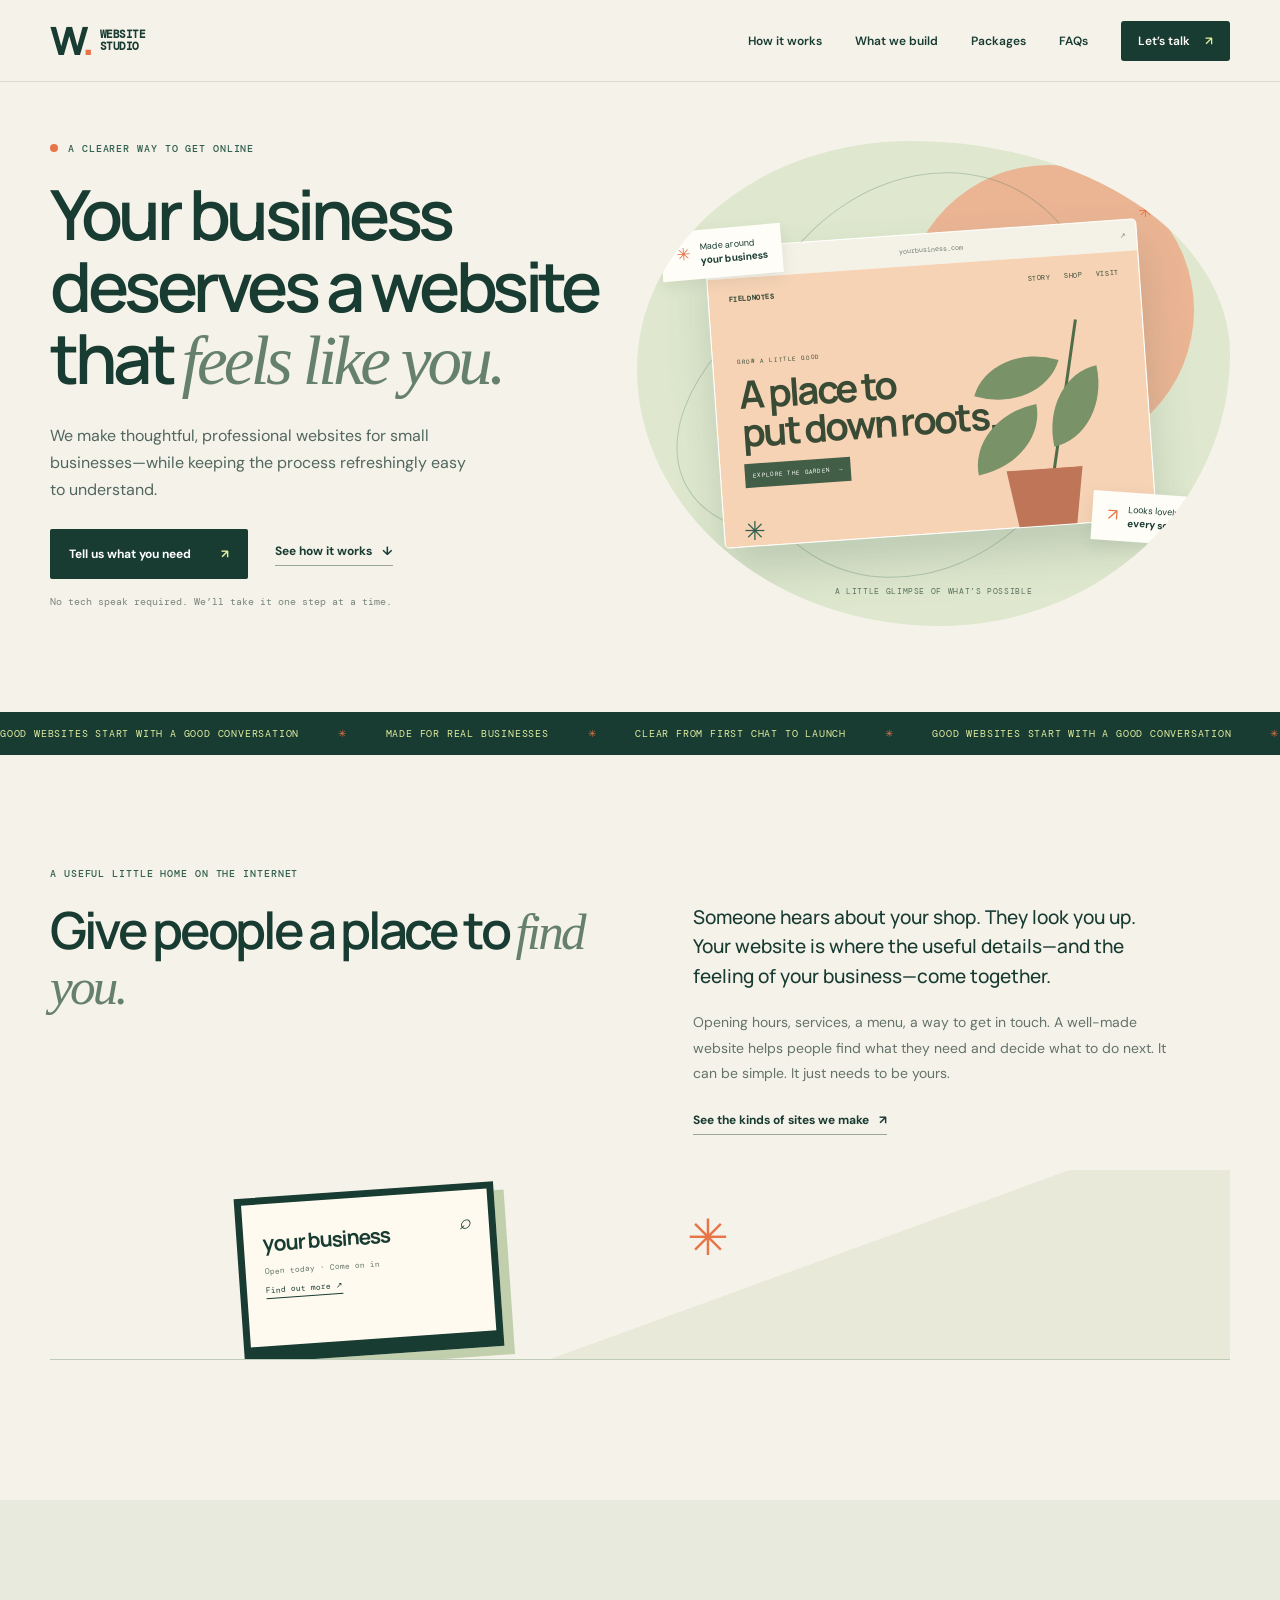
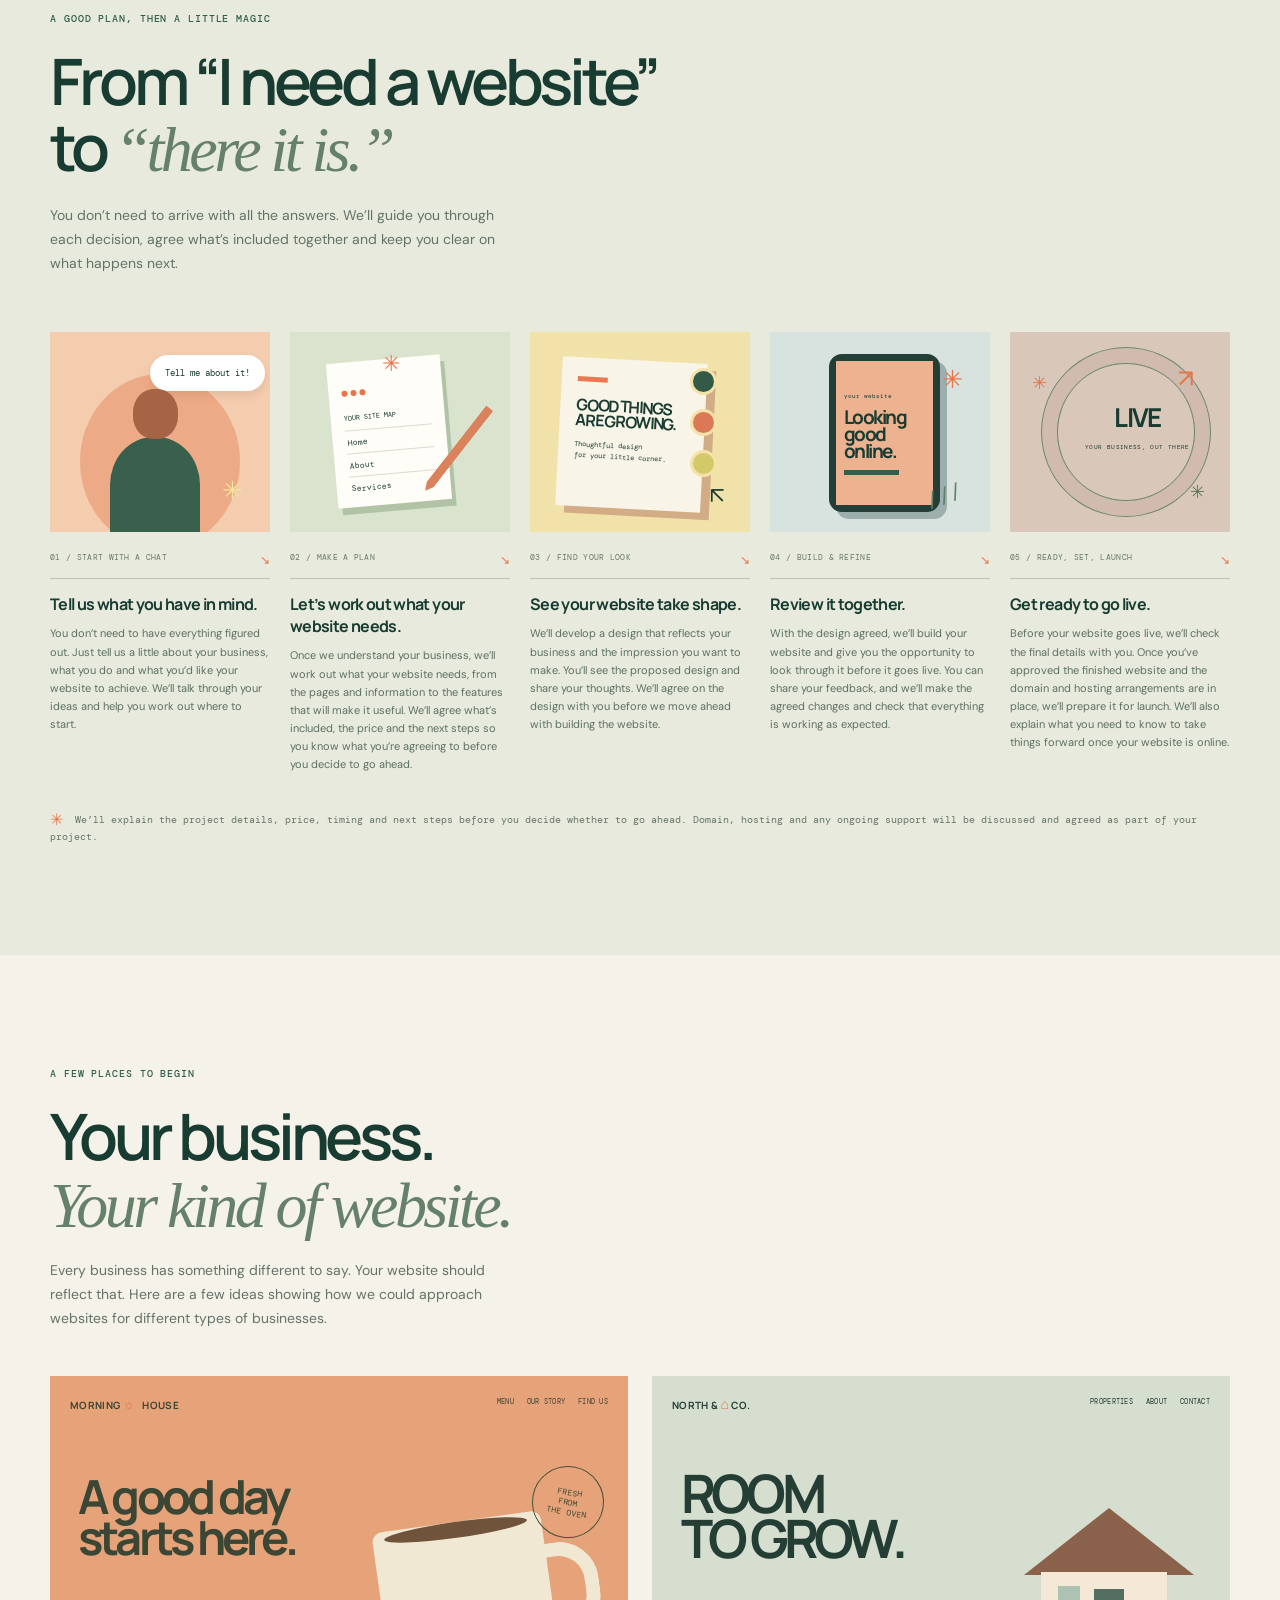
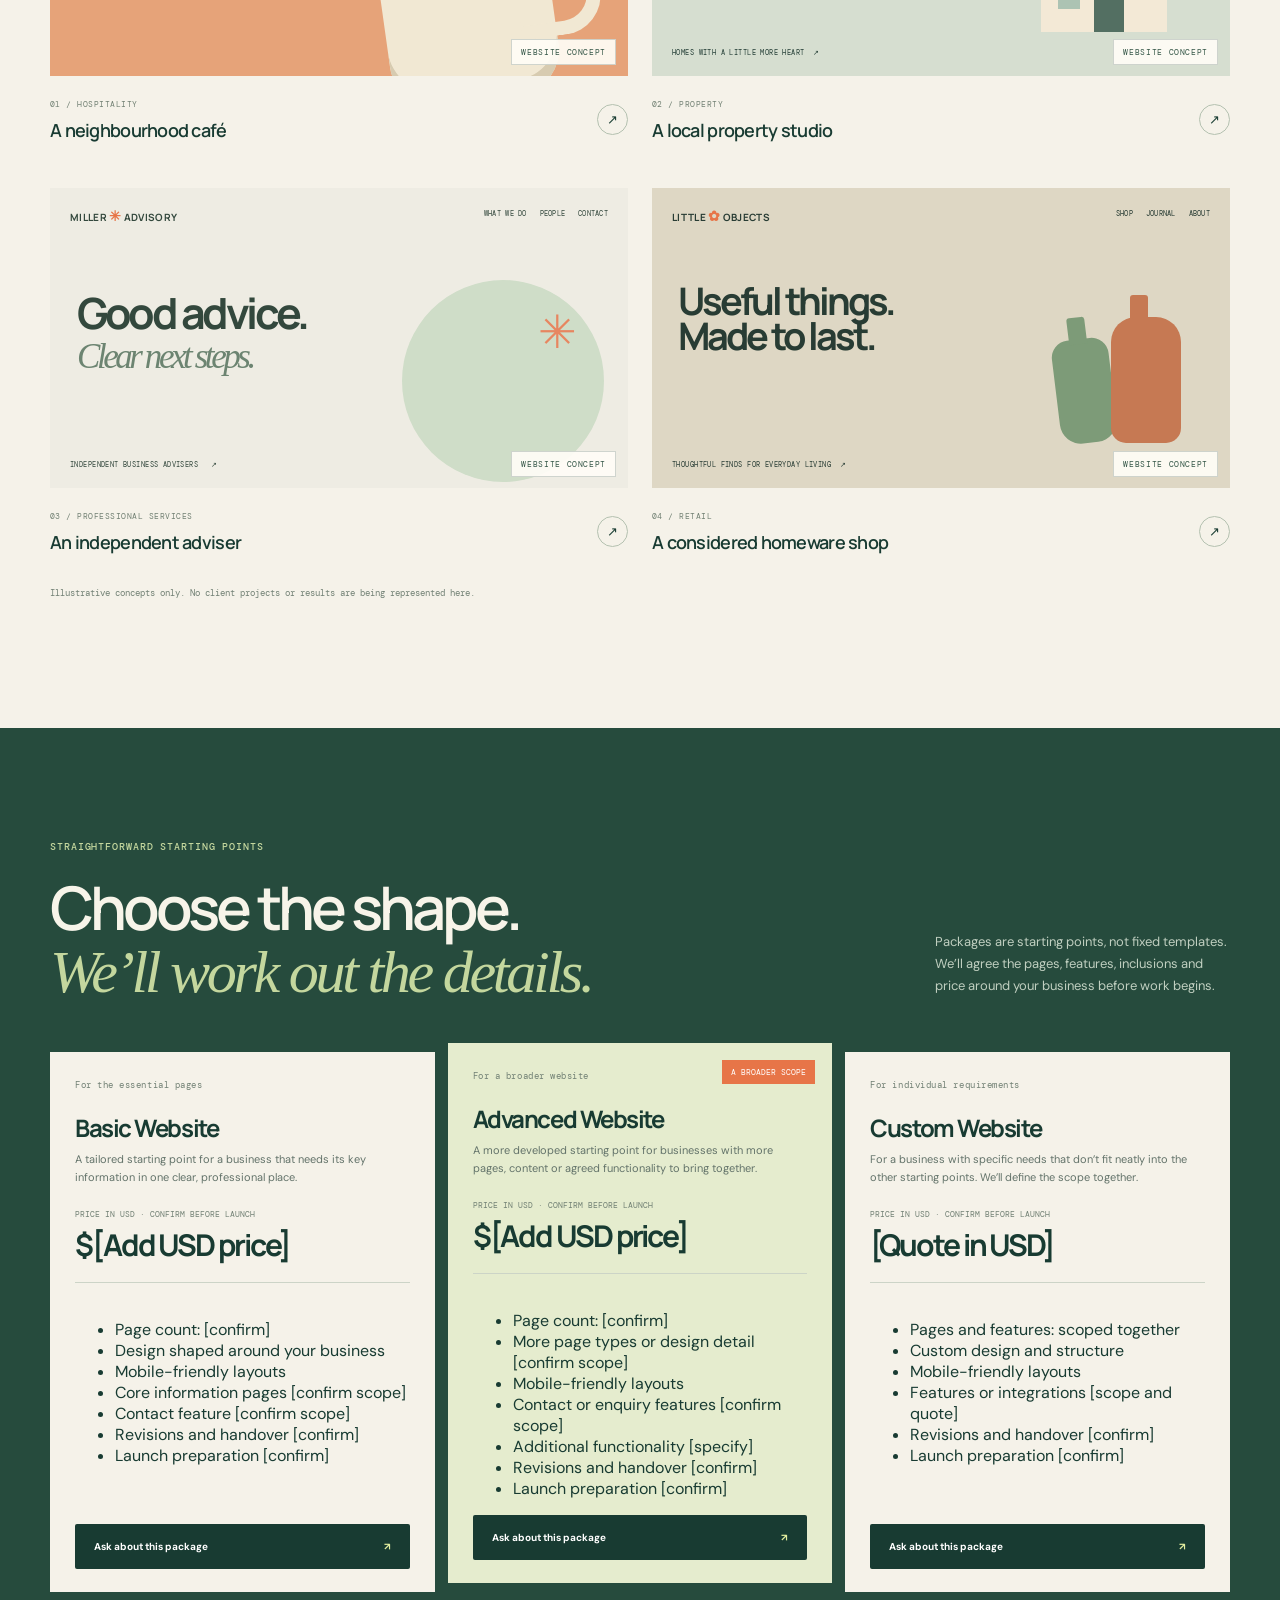
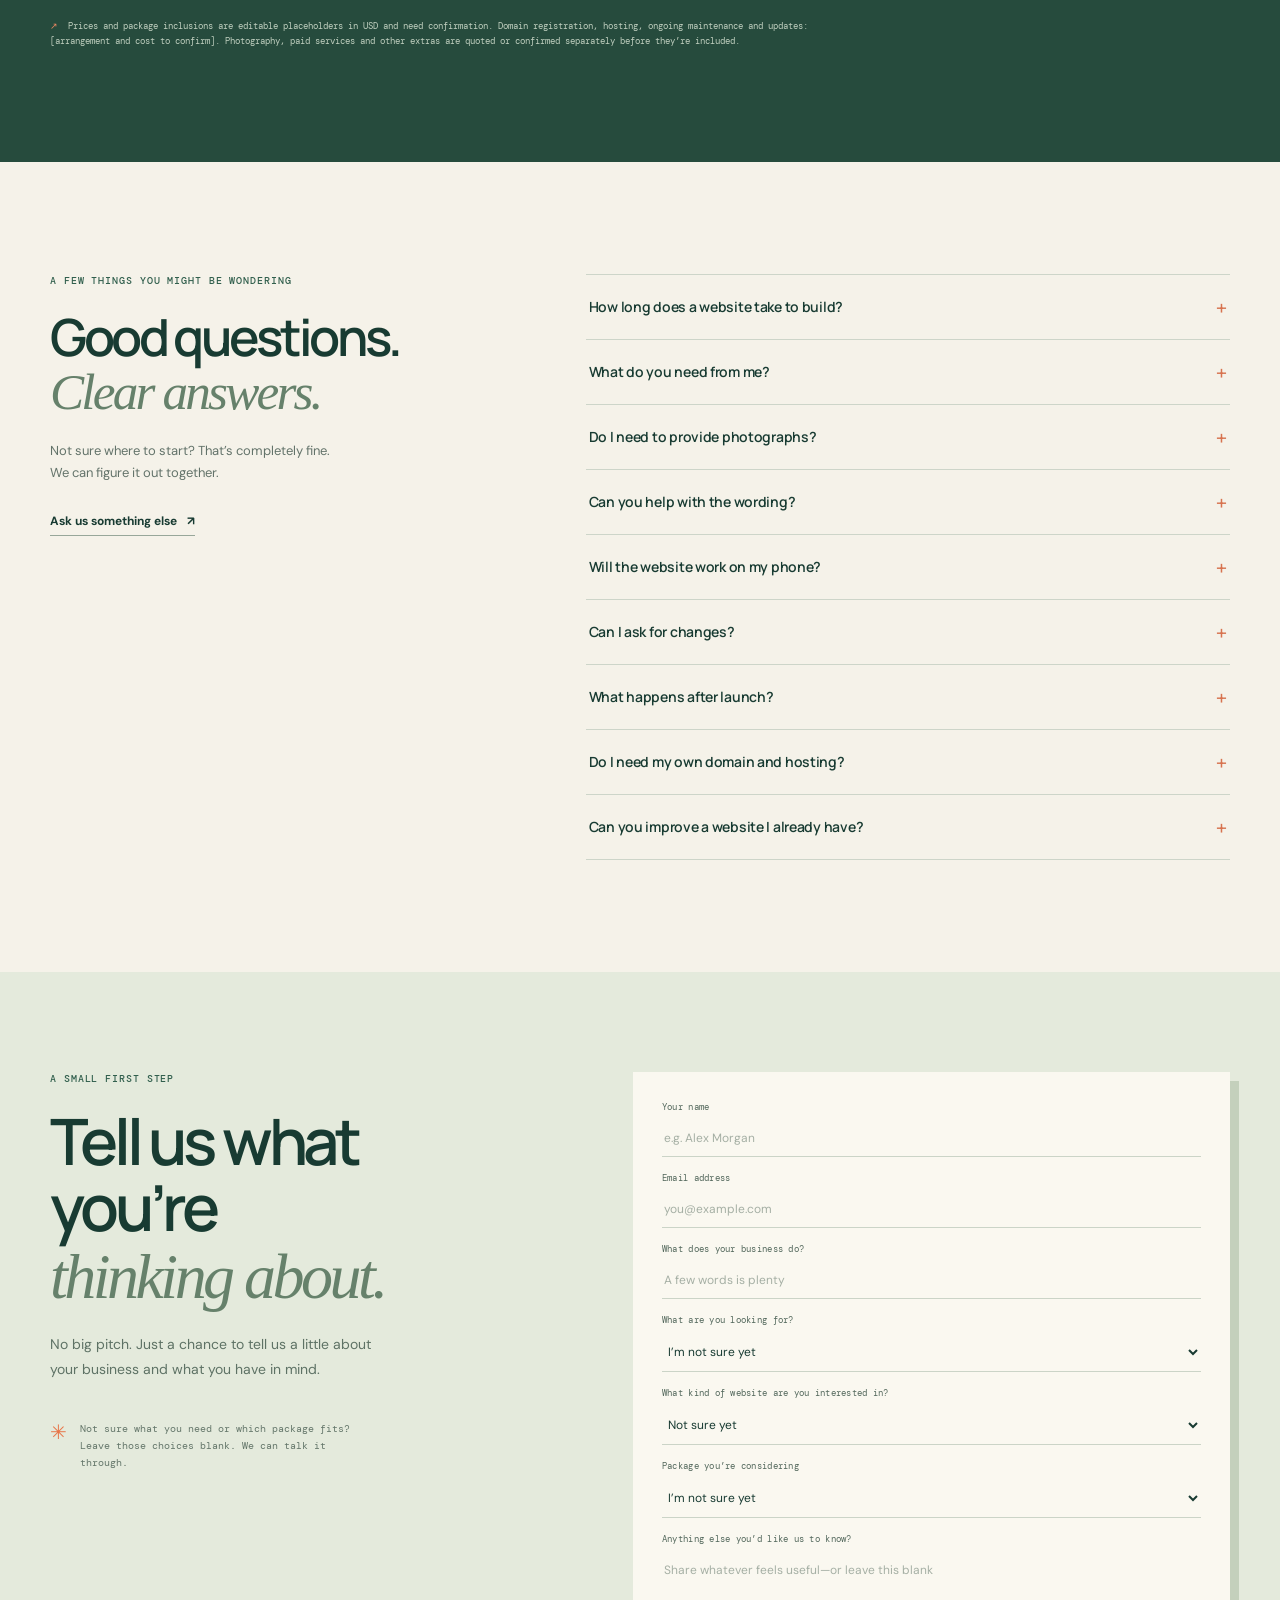
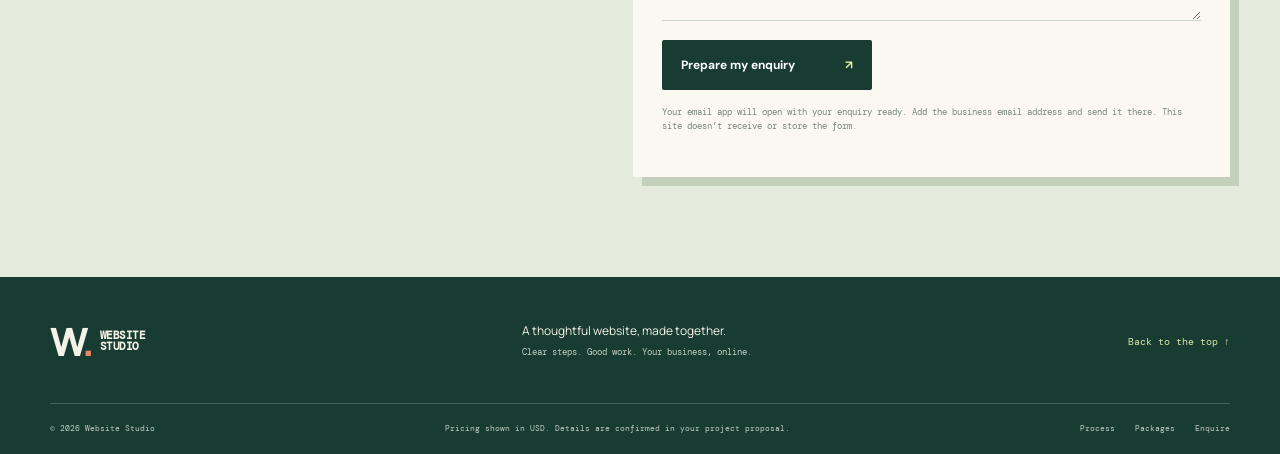
==== index.html @ 7a98d7b1 "Add Website Studio static website" ====
<!doctype html>
<html lang="en">
<head>
  <meta charset="utf-8">
  <meta name="viewport" content="width=device-width, initial-scale=1">
  <meta name="theme-color" content="#f5f2e9">
  <meta name="description" content="Website Studio makes getting a professional website feel clear, considered and straightforward. See how the process works, explore website concepts and find a starting point.">
  <title>Website Studio — Your business, beautifully online</title>
  <link rel="preconnect" href="https://fonts.googleapis.com">
  <link rel="preconnect" href="https://fonts.gstatic.com" crossorigin>
  <link href="https://fonts.googleapis.com/css2?family=DM+Mono:wght@400;500&family=DM+Sans:wght@400;500;600;700&family=Manrope:wght@400;500;600;700;800&display=swap" rel="stylesheet">
  <link rel="stylesheet" href="styles.css">
</head>
<body>
  <header class="site-header">
    <a class="brand" href="#top" aria-label="Website Studio home"><span class="brand-mark">w<span>.</span></span><span>website<br>studio</span></a>
    <button class="menu-toggle" aria-expanded="false" aria-controls="main-nav" aria-label="Open navigation"><span></span><span></span></button>
    <nav id="main-nav" class="nav"><a href="#process">How it works</a><a href="#examples">What we build</a><a href="#pricing">Packages</a><a href="#faq">FAQs</a><a class="nav-cta" href="#contact">Let’s talk <span>↗</span></a></nav>
  </header>
  <main id="top">
    <section class="hero wrap">
      <div class="hero-copy"><p class="eyebrow"><i></i> A clearer way to get online</p><h1>Your business deserves a website that <em>feels like you.</em></h1><p class="hero-intro">We make thoughtful, professional websites for small businesses—while keeping the process refreshingly easy to understand.</p><div class="hero-actions"><a class="button button-dark" href="#contact">Tell us what you need <span>↗</span></a><a class="text-link" href="#process">See how it works <span>↓</span></a></div><p class="micro-note">No tech speak required. We’ll take it one step at a time.</p></div>
      <div class="hero-art" aria-label="Illustration of a business owner and a website taking shape" role="img">
        <div class="sun-disc"></div><div class="orbit orbit-one"></div><div class="orbit orbit-two"></div>
        <div class="browser-card"><div class="browser-bar"><b></b><b></b><b></b><span>yourbusiness.com</span><i>↗</i></div><div class="mock-site"><div class="mock-nav"><strong>FIELDNOTES</strong><span>STORY&nbsp;&nbsp; SHOP&nbsp;&nbsp; VISIT</span></div><div class="mock-main"><small>GROW A LITTLE GOOD</small><b>A place to<br>put down roots.</b><span class="mock-button">EXPLORE THE GARDEN&nbsp; →</span></div><div class="mock-plant"><span class="leaf l1"></span><span class="leaf l2"></span><span class="leaf l3"></span><span class="stem"></span><span class="pot"></span></div></div></div>
        <div class="note-tag tag-one"><span class="tag-icon">✳</span><span>Made around<br><b>your business</b></span></div><div class="note-tag tag-two"><span class="tag-icon">↗</span><span>Looks lovely on<br><b>every screen</b></span></div><div class="spark spark-a">✳</div><div class="spark spark-b">✳</div><div class="art-caption">A little glimpse of what’s possible</div>
      </div>
    </section>
    <section class="ticker" aria-label="Our approach"><div>GOOD WEBSITES START WITH A GOOD CONVERSATION <span>✳</span> MADE FOR REAL BUSINESSES <span>✳</span> CLEAR FROM FIRST CHAT TO LAUNCH <span>✳</span> GOOD WEBSITES START WITH A GOOD CONVERSATION <span>✳</span></div></section>
    <section class="why section wrap"><div class="section-side"><p class="eyebrow">A useful little home on the internet</p><h2>Give people a place to <em>find you.</em></h2></div><div class="why-copy"><p class="large-copy">Someone hears about your shop. They look you up. Your website is where the useful details—and the feeling of your business—come together.</p><p>Opening hours, services, a menu, a way to get in touch. A well-made website helps people find what they need and decide what to do next. It can be simple. It just needs to be yours.</p><a class="text-link" href="#examples">See the kinds of sites we make <span>↗</span></a></div><div class="why-doodle" aria-hidden="true"><span class="doodle-window"><i>⌕</i><b>your business</b><small>Open today · Come on in</small><u>Find out more ↗</u></span><span class="doodle-star">✳</span></div></section>
    <section class="process section" id="process"><div class="wrap"><div class="section-heading"><p class="eyebrow">A good plan, then a little magic</p><h2>From “I need a website”<br>to <em>“there it is.”</em></h2><p>You don’t need to arrive with all the answers. We’ll guide you through each decision, agree what’s included together and keep you clear on what happens next.</p></div>
      <div class="steps">
        <article class="step"><div class="step-art art-chat"><span class="blob"></span><span class="person-head"></span><span class="person-body"></span><span class="bubble">Tell me about it!</span><span class="art-star">✳</span></div><div class="step-meta"><span>01 / START WITH A CHAT</span><span>↘</span></div><h3>Tell us what you have in mind.</h3><p>You don’t need to have everything figured out. Just tell us a little about your business, what you do and what you’d like your website to achieve. We’ll talk through your ideas and help you work out where to start.</p></article>
        <article class="step"><div class="step-art art-plan"><span class="paper"><i></i><i></i><i></i><b>YOUR SITE MAP</b><em>Home</em><em>About</em><em>Services</em></span><span class="paper-pin">✳</span><span class="pencil"></span></div><div class="step-meta"><span>02 / MAKE A PLAN</span><span>↘</span></div><h3>Let’s work out what your website needs.</h3><p>Once we understand your business, we’ll work out what your website needs, from the pages and information to the features that will make it useful. We’ll agree what’s included, the price and the next steps so you know what you’re agreeing to before you decide to go ahead.</p></article>
        <article class="step"><div class="step-art art-design"><span class="design-card"><i></i><b>GOOD THINGS<br>ARE GROWING.</b><small>Thoughtful design<br>for your little corner.</small></span><span class="swatch swatch1"></span><span class="swatch swatch2"></span><span class="swatch swatch3"></span><span class="cursor">↖</span></div><div class="step-meta"><span>03 / FIND YOUR LOOK</span><span>↘</span></div><h3>See your website take shape.</h3><p>We’ll develop a design that reflects your business and the impression you want to make. You’ll see the proposed design and share your thoughts. We’ll agree on the design with you before we move ahead with building the website.</p></article>
        <article class="step"><div class="step-art art-build"><div class="device"><div class="device-screen"><span>your website</span><b>Looking<br>good online.</b><i></i></div></div><span class="build-star">✳</span><span class="build-lines">///</span></div><div class="step-meta"><span>04 / BUILD & REFINE</span><span>↘</span></div><h3>Review it together.</h3><p>With the design agreed, we’ll build your website and give you the opportunity to look through it before it goes live. You can share your feedback, and we’ll make the agreed changes and check that everything is working as expected.</p></article>
        <article class="step"><div class="step-art art-launch"><span class="launch-ring"></span><span class="launch-site">LIVE<br><small>YOUR BUSINESS, OUT THERE</small></span><span class="launch-flag">↗</span><span class="launch-confetti c1">✳</span><span class="launch-confetti c2">✳</span></div><div class="step-meta"><span>05 / READY, SET, LAUNCH</span><span>↘</span></div><h3>Get ready to go live.</h3><p>Before your website goes live, we’ll check the final details with you. Once you’ve approved the finished website and the domain and hosting arrangements are in place, we’ll prepare it for launch. We’ll also explain what you need to know to take things forward once your website is online.</p></article>
      </div><p class="process-footnote"><span>✳</span> We’ll explain the project details, price, timing and next steps before you decide whether to go ahead. Domain, hosting and any ongoing support will be discussed and agreed as part of your project.</p></div></section>
    <section class="examples section wrap" id="examples"><div class="section-heading"><p class="eyebrow">A few places to begin</p><h2>Your business.<br><em>Your kind of website.</em></h2><p>Every business has something different to say. Your website should reflect that. Here are a few ideas showing how we could approach websites for different types of businesses.</p></div><div class="example-grid">
      <article class="example example-cafe"><div class="preview preview-cafe"><span class="concept-label">WEBSITE CONCEPT</span><div class="prev-nav">MORNING <i>☼</i> &nbsp; HOUSE <span>MENU&nbsp;&nbsp; OUR STORY&nbsp;&nbsp; FIND US</span></div><div class="cafe-title">A good day<br>starts here.</div><div class="cafe-cup"><span></span></div><div class="prev-stamp">FRESH<br>FROM<br>THE OVEN</div></div><div class="example-label"><div><span>01 / HOSPITALITY</span><h3>A neighbourhood café</h3></div><span class="example-arrow">↗</span></div></article>
      <article class="example example-property"><div class="preview preview-property"><span class="concept-label">WEBSITE CONCEPT</span><div class="prev-nav">NORTH & <i>⌂</i> CO. <span>PROPERTIES&nbsp;&nbsp; ABOUT&nbsp;&nbsp; CONTACT</span></div><div class="property-label">ROOM<br>TO GROW.</div><div class="house"><i></i><b></b><span></span></div><div class="property-bottom">HOMES WITH A LITTLE MORE HEART&nbsp; ↗</div></div><div class="example-label"><div><span>02 / PROPERTY</span><h3>A local property studio</h3></div><span class="example-arrow">↗</span></div></article>
      <article class="example example-practice"><div class="preview preview-practice"><span class="concept-label">WEBSITE CONCEPT</span><div class="prev-nav">MILLER <i>✳</i> ADVISORY <span>WHAT WE DO&nbsp;&nbsp; PEOPLE&nbsp;&nbsp; CONTACT</span></div><div class="practice-shape"></div><div class="practice-title">Good advice.<br><em>Clear next steps.</em></div><div class="practice-bottom">INDEPENDENT BUSINESS ADVISERS&nbsp;&nbsp; ↗</div></div><div class="example-label"><div><span>03 / PROFESSIONAL SERVICES</span><h3>An independent adviser</h3></div><span class="example-arrow">↗</span></div></article>
      <article class="example example-shop"><div class="preview preview-shop"><span class="concept-label">WEBSITE CONCEPT</span><div class="prev-nav">LITTLE <i>✿</i> OBJECTS <span>SHOP&nbsp;&nbsp; JOURNAL&nbsp;&nbsp; ABOUT</span></div><div class="shop-title">Useful things.<br>Made to last.</div><div class="vase vase-a"></div><div class="vase vase-b"></div><div class="shop-bottom">THOUGHTFUL FINDS FOR EVERYDAY LIVING&nbsp; ↗</div></div><div class="example-label"><div><span>04 / RETAIL</span><h3>A considered homeware shop</h3></div><span class="example-arrow">↗</span></div></article>
    </div><p class="examples-note">Illustrative concepts only. No client projects or results are being represented here.</p></section>
    <section class="pricing section" id="pricing"><div class="wrap"><div class="pricing-heading"><div><p class="eyebrow">Straightforward starting points</p><h2>Choose the shape.<br><em>We’ll work out the details.</em></h2></div><p>Packages are starting points, not fixed templates. We’ll agree the pages, features, inclusions and price around your business before work begins.</p></div><div class="price-grid" id="price-grid"></div><p class="pricing-note"><span>↗</span> Prices and package inclusions are editable placeholders in USD and need confirmation. Domain registration, hosting, ongoing maintenance and updates: [arrangement and cost to confirm]. Photography, paid services and other extras are quoted or confirmed separately before they’re included.</p></div></section>
    <section class="faq section wrap" id="faq"><div class="faq-intro"><p class="eyebrow">A few things you might be wondering</p><h2>Good questions.<br><em>Clear answers.</em></h2><p>Not sure where to start? That’s completely fine. We can figure it out together.</p><a class="text-link" href="#contact">Ask us something else <span>↗</span></a></div><div class="faq-list">
      <details><summary>How long does a website take to build?<span>+</span></summary><p>It depends on the size of the site, how quickly content and feedback come together, and any special features. We’ll talk through a realistic schedule before the project starts.</p></details>
      <details><summary>What do you need from me?<span>+</span></summary><p>Usually, a bit about your business, the services you offer, who you serve and what you want visitors to do. We’ll give you a clear list of what’s needed as we go.</p></details>
      <details><summary>Do I need to provide photographs?<span>+</span></summary><p>If you have images that show your business well, we can discuss using them. Photography or stock image licensing can be arranged separately; it isn’t automatically included.</p></details>
      <details><summary>Can you help with the wording?<span>+</span></summary><p>We can help organise and refine the information you provide. Full copywriting can be discussed and quoted as part of the project scope.</p></details>
      <details><summary>Will the website work on my phone?<span>+</span></summary><p>Yes. Every website is designed to adapt to common screen sizes, including phones, tablets and desktop computers.</p></details>
      <details><summary>Can I ask for changes?<span>+</span></summary><p>Yes. The included review and revision rounds are agreed in your package before we begin. Additional work can be discussed if your needs change.</p></details>
      <details><summary>What happens after launch?<span>+</span></summary><p>We’ll hand over the completed site and explain the agreed next steps. Ongoing updates or maintenance can be discussed separately if you need them.</p></details>
      <details><summary>Do I need my own domain and hosting?<span>+</span></summary><p>A domain name and a place to host the site are needed. They’re separate costs unless your written proposal specifically says they’re included. We can help you understand the options.</p></details>
      <details><summary>Can you improve a website I already have?<span>+</span></summary><p>Often, yes. Tell us what you have and what you’d like to improve, and we can see whether a refresh or a new build makes more sense.</p></details>
    </div></section>
    <section class="contact section" id="contact"><div class="wrap contact-grid"><div class="contact-copy"><p class="eyebrow">A small first step</p><h2>Tell us what you’re<br><em>thinking about.</em></h2><p>No big pitch. Just a chance to tell us a little about your business and what you have in mind.</p><div class="contact-note"><span>✳</span><p>Not sure what you need or which package fits? Leave those choices blank. We can talk it through.</p></div></div><form class="enquiry-form" id="enquiry-form"><label>Your name<input name="name" autocomplete="name" required placeholder="e.g. Alex Morgan"></label><label>Email address<input type="email" name="email" autocomplete="email" required placeholder="you@example.com"></label><label>What does your business do?<input name="type" placeholder="A few words is plenty"></label><label>What are you looking for?<select name="need"><option value="">I’m not sure yet</option><option>New website</option><option>Redesign of an existing website</option><option>Something else</option></select></label><label>What kind of website are you interested in?<select name="siteType"><option value="">Not sure yet</option><option>Business information site</option><option>Restaurant or hospitality</option><option>Property or real estate</option><option>Professional services</option><option>Retail or online shop</option><option>Something else</option></select></label><label>Package you’re considering<select name="package"><option value="">I’m not sure yet</option><option>Basic Website</option><option>Advanced Website</option><option>Custom Website</option></select></label><label>Anything else you’d like us to know?<textarea name="message" rows="3" placeholder="Share whatever feels useful—or leave this blank"></textarea></label><button class="button button-dark" type="submit">Prepare my enquiry <span>↗</span></button><p class="form-hint">Your email app will open with your enquiry ready. Add the business email address and send it there. This site doesn’t receive or store the form.</p><p class="form-feedback" id="form-feedback" role="status" aria-live="polite"></p></form></div></section>
  </main>
  <footer class="footer"><div class="wrap"><div class="footer-top"><a class="brand brand-footer" href="#top"><span class="brand-mark">w<span>.</span></span><span>website<br>studio</span></a><p>A thoughtful website, made together.<br><span>Clear steps. Good work. Your business, online.</span></p><a class="footer-top-link" href="#top">Back to the top ↑</a></div><div class="footer-bottom"><span>© <span id="year"></span> Website Studio</span><span>Pricing shown in USD. Details are confirmed in your project proposal.</span><div><a href="#process">Process</a><a href="#pricing">Packages</a><a href="#contact">Enquire</a></div></div></div></footer>
  <script src="script.js"></script>
</body></html>
---- styles.css ----
:root{--paper:#f5f2e9;--ink:#183b32;--green:#315f4d;--lime:#e2ed9f;--orange:#e77548;--pink:#e8aa9d;--cream:#fffdf7;--muted:#63736a;--line:#d9ded2;--mono:'DM Mono',monospace;--sans:'DM Sans',sans-serif;--display:'Manrope',sans-serif}*{box-sizing:border-box}html{scroll-behavior:smooth;scroll-padding-top:86px}body{margin:0;background:var(--paper);color:var(--ink);font-family:var(--sans);-webkit-font-smoothing:antialiased}a{color:inherit;text-decoration:none}button,input,textarea,select{font:inherit}.wrap{width:min(1180px,calc(100% - 64px));margin-inline:auto}.site-header{height:82px;padding:0 max(32px,calc((100vw - 1180px)/2));display:flex;align-items:center;justify-content:space-between;border-bottom:1px solid rgba(24,59,50,.12);position:sticky;top:0;z-index:10;background:rgba(245,242,233,.94);backdrop-filter:blur(12px)}.brand{display:flex;align-items:center;gap:10px;font:700 11px/1.05 var(--mono);letter-spacing:-.04em;text-transform:uppercase}.brand-mark{font:800 39px/.8 var(--display);letter-spacing:-.12em}.brand-mark span{color:var(--orange)}.nav{display:flex;align-items:center;gap:33px;font-size:12px;font-weight:600}.nav a:not(.nav-cta){transition:opacity .2s}.nav a:not(.nav-cta):hover{opacity:.6}.nav-cta{background:var(--ink);color:var(--cream);padding:12px 17px;border-radius:3px}.nav-cta span{padding-left:12px;color:var(--lime)}.menu-toggle{display:none}.hero{min-height:630px;display:grid;grid-template-columns:.96fr 1.04fr;align-items:center;gap:40px;padding-top:44px;padding-bottom:72px}.eyebrow{font:500 10px var(--mono);letter-spacing:.09em;text-transform:uppercase;color:var(--green);margin:0 0 23px;display:flex;align-items:center;gap:10px}.eyebrow i{width:8px;height:8px;background:var(--orange);border-radius:50%;display:inline-block}.hero h1,.section h2{font:600 clamp(44px,5.4vw,73px)/1.04 var(--display);letter-spacing:-.065em;margin:0}.hero h1 em,.section h2 em{font-weight:500;color:#66816b;font-family:Georgia,serif;letter-spacing:-.055em}.hero-intro{font-size:16px;line-height:1.7;max-width:430px;color:#51675e;margin:25px 0 26px}.hero-actions{display:flex;align-items:center;gap:27px}.button{border:0;display:inline-flex;align-items:center;justify-content:space-between;gap:30px;padding:16px 19px;min-height:50px;font-size:12px;font-weight:700;cursor:pointer;border-radius:2px;transition:transform .2s,background .2s}.button:hover{transform:translateY(-2px)}.button-dark{background:var(--ink);color:white}.button-dark span{color:var(--lime)}.text-link{font-size:12px;font-weight:700;border-bottom:1px solid #98a79a;padding-bottom:6px}.text-link span{padding-left:7px}.micro-note{font:10px var(--mono);color:#78867b;margin:16px 0}.hero-art{height:485px;position:relative;background:#dfe8ce;overflow:hidden;border-radius:46% 54% 49% 51%/47% 44% 56% 53%;}.sun-disc{position:absolute;width:290px;height:290px;border-radius:50%;background:#edb08e;right:6%;top:5%;opacity:.9}.orbit{position:absolute;border:1px solid rgba(49,95,77,.25);border-radius:50%;transform:rotate(-28deg)}.orbit-one{width:420px;height:250px;left:4%;top:25%}.orbit-two{width:350px;height:420px;left:18%;top:5%;transform:rotate(28deg)}.browser-card{position:absolute;width:73%;height:62%;left:13%;top:19%;background:var(--cream);box-shadow:0 25px 45px #38584933;transform:rotate(-4deg);border:1px solid #fff;border-radius:5px;overflow:hidden}.browser-bar{height:31px;background:#f4f1e7;display:flex;align-items:center;gap:5px;padding:0 10px;color:#738076;font:7px var(--mono)}.browser-bar b{width:5px;height:5px;background:#c6c6b8;border-radius:50%}.browser-bar span{margin:auto}.browser-bar i{font-style:normal}.mock-site{height:calc(100% - 31px);position:relative;background:#f6d3b5;padding:16px 20px;color:#394b35}.mock-nav{display:flex;justify-content:space-between;font:7px var(--mono);letter-spacing:.08em}.mock-main{position:absolute;left:24px;top:30%;z-index:1}.mock-main small{display:block;font:6px var(--mono);letter-spacing:.1em}.mock-main b{font:700 clamp(23px,3vw,39px)/.98 var(--display);letter-spacing:-.07em;display:block;margin:10px 0}.mock-button{font:6px var(--mono);letter-spacing:.05em;background:#435e47;color:white;padding:8px;display:inline-block}.mock-plant{position:absolute;right:7%;bottom:0;width:39%;height:84%}.stem{position:absolute;width:3px;height:77%;bottom:15%;left:56%;background:#506d4a;transform:rotate(12deg);transform-origin:bottom}.leaf{position:absolute;background:#799267;border-radius:100% 0 100% 0;width:42%;height:26%;z-index:1}.l1{left:20%;top:21%;transform:rotate(20deg)}.l2{left:54%;top:35%;transform:rotate(82deg) scaleX(-1)}.l3{left:12%;top:48%;transform:rotate(-8deg)}.pot{position:absolute;bottom:-5%;left:27%;width:54%;height:30%;background:#bf7658;clip-path:polygon(8% 0,92% 0,80% 100%,20% 100%)}.note-tag{position:absolute;background:#fffdf7;padding:11px 15px;display:flex;gap:10px;align-items:center;box-shadow:0 5px 15px #324e3d18;font-size:9px;line-height:1.4;z-index:3}.note-tag b{font-size:10px}.tag-icon{font-size:17px;color:var(--orange)}.tag-one{left:4%;top:18%;transform:rotate(-5deg)}.tag-two{right:4%;bottom:17%;transform:rotate(4deg)}.spark{position:absolute;font-size:26px;color:var(--green)}.spark-a{left:18%;bottom:16%}.spark-b{right:13%;top:12%;color:var(--orange);font-size:18px}.art-caption{position:absolute;bottom:6%;left:0;width:100%;text-align:center;font:8px var(--mono);letter-spacing:.08em;text-transform:uppercase;color:#59725f}.ticker{overflow:hidden;background:var(--ink);color:var(--lime);padding:15px 0;white-space:nowrap;font:10px var(--mono);letter-spacing:.08em}.ticker div{min-width:max-content;animation:marquee 32s linear infinite}.ticker span{color:var(--orange);padding:0 32px}@keyframes marquee{to{transform:translateX(-50%)}}.section{padding-top:112px;padding-bottom:112px}.why{display:grid;grid-template-columns:1fr 1fr;gap:35px 9%;align-items:start;position:relative;padding-bottom:140px}.why h2{font-size:clamp(38px,4vw,58px)}.why-copy{padding-top:36px;max-width:480px}.why-copy p{font-size:14px;line-height:1.8;color:var(--muted)}.why-copy .large-copy{font:500 19px/1.55 var(--display);color:var(--ink);margin-top:0}.why-copy .text-link{display:inline-block;margin-top:12px}.why-doodle{grid-column:1/-1;height:190px;position:relative;overflow:hidden;border-bottom:1px solid #becbb9;background:linear-gradient(160deg,transparent 60%,#e8e9d8 60%)}.doodle-window{position:absolute;left:16%;top:20px;width:260px;height:165px;border:7px solid var(--ink);border-bottom-width:16px;background:#fffaf0;transform:rotate(-4deg);padding:22px 19px;display:flex;flex-direction:column;gap:9px;box-shadow:10px 9px 0 #c1cfad}.doodle-window i{position:absolute;right:18px;top:18px;font-size:20px}.doodle-window b{font:700 21px var(--display);letter-spacing:-.05em;margin-top:3px}.doodle-window small{font:8px var(--mono);color:#65766b}.doodle-window u{font:8px var(--mono);text-decoration:none;border-bottom:1px solid;width:max-content;padding-bottom:3px}.doodle-star{position:absolute;left:54%;top:35px;color:var(--orange);font-size:50px}.process{background:#e7eadc}.section-heading{max-width:640px;margin-bottom:57px}.section-heading h2{font-size:clamp(42px,5vw,66px)}.section-heading>p:last-child{font-size:14px;line-height:1.7;color:var(--muted);max-width:450px;margin:20px 0 0}.steps{display:grid;grid-template-columns:repeat(5,1fr);gap:20px}.step-art{height:200px;position:relative;overflow:hidden;margin-bottom:20px;background:#f4ccae}.step:nth-child(2) .step-art{background:#d9e3ce}.step:nth-child(3) .step-art{background:#f1e2a9}.step:nth-child(4) .step-art{background:#d8e2df}.step:nth-child(5) .step-art{background:#d9c7b9}.step-meta{font:8px var(--mono);letter-spacing:.04em;display:flex;justify-content:space-between;color:#6a7b6c;border-bottom:1px solid #b8c3b3;padding-bottom:10px}.step-meta span:last-child{color:var(--orange);font-size:12px}.step h3{font:700 16px var(--display);letter-spacing:-.04em;margin:14px 0 9px}.step p{font-size:11px;line-height:1.65;color:#5c7064;margin:0}.process-footnote{margin:36px 0 0;color:#66766a;font:10px var(--mono)}.process-footnote span{font-size:16px;color:var(--orange);vertical-align:-2px;margin-right:6px}.art-chat .blob{position:absolute;width:160px;height:175px;border-radius:50%;background:#edaa86;left:30px;top:42px}.person-head{position:absolute;width:45px;height:50px;border-radius:46% 46% 45% 45%;background:#a76345;left:83px;top:57px;z-index:2}.person-body{position:absolute;width:90px;height:100px;border-radius:48% 48% 0 0;background:#39604c;left:60px;top:105px;z-index:1}.bubble{position:absolute;right:5px;top:23px;background:white;padding:12px 15px;border-radius:30px;font:9px var(--mono);box-shadow:0 5px 9px #6848311c}.art-star{position:absolute;right:27px;bottom:25px;color:#f3e69d;font-size:25px}.paper{position:absolute;width:114px;height:145px;background:#fffdf8;left:42px;top:27px;transform:rotate(-5deg);padding:18px 13px;box-shadow:4px 7px 0 #b0c3a4}.paper b{font:7px var(--mono);display:block;margin:12px 0 8px}.paper i{width:6px;height:6px;border-radius:50%;display:inline-block;background:var(--orange);margin-right:3px}.paper em{display:block;font:8px var(--mono);font-style:normal;border-top:1px solid #d8ddd0;padding:6px 2px}.paper-pin{position:absolute;left:92px;top:17px;color:var(--orange);font-size:22px}.pencil{position:absolute;width:9px;height:105px;background:#da825c;right:48px;top:65px;transform:rotate(38deg);clip-path:polygon(0 0,100% 0,100% 92%,50% 100%,0 92%)}.design-card{position:absolute;left:29px;top:28px;width:145px;height:149px;padding:19px 16px;background:#f9f4e8;box-shadow:9px 7px 0 #d1ac85;transform:rotate(3deg)}.design-card i{display:block;width:30px;height:5px;background:#e87954;margin-bottom:16px}.design-card b{font:700 16px/.95 var(--display);letter-spacing:-.08em;display:block}.design-card small{display:block;font:7px/1.5 var(--mono);margin-top:12px}.swatch{position:absolute;width:27px;height:27px;border:3px solid #f4e2a9;border-radius:50%;right:33px}.swatch1{top:36px;background:#335947}.swatch2{top:77px;background:#db7956}.swatch3{top:118px;background:#d3c969}.cursor{position:absolute;right:26px;bottom:22px;font-size:23px}.device{position:absolute;width:111px;height:158px;border:7px solid #233e36;border-radius:13px;background:#f7f1de;left:59px;top:22px;box-shadow:7px 7px 0 #9dafac}.device-screen{height:100%;padding:15px 8px;background:#edb391;display:flex;flex-direction:column;justify-content:center;gap:9px}.device-screen span{font:6px var(--mono)}.device-screen b{font:700 19px/.9 var(--display);letter-spacing:-.08em}.device-screen i{width:55px;height:5px;background:#345d4e}.build-star{position:absolute;right:27px;top:31px;color:var(--orange);font-size:25px}.build-lines{position:absolute;bottom:24px;right:28px;color:#607d66;font:20px var(--mono);transform:rotate(-20deg)}.launch-ring{position:absolute;width:138px;height:138px;border:1px solid #6b8873;border-radius:50%;left:47px;top:31px;box-shadow:0 0 0 15px #d0bbae,0 0 0 16px #6b8873}.launch-site{position:absolute;left:75px;top:74px;text-align:center;font:700 26px var(--display);line-height:.85;letter-spacing:-.07em}.launch-site small{font:6px var(--mono);letter-spacing:.06em}.launch-flag{position:absolute;right:36px;top:30px;font-size:25px;color:var(--orange)}.launch-confetti{position:absolute;color:var(--orange);font-size:18px}.c1{left:22px;top:39px}.c2{right:25px;bottom:28px;color:#5c765d}.examples{padding-bottom:120px}.examples .section-heading{margin-bottom:45px}.example-grid{display:grid;grid-template-columns:1fr 1fr;gap:40px 24px}.preview{height:300px;position:relative;overflow:hidden;padding:18px 20px}.concept-label{position:absolute;right:12px;bottom:11px;z-index:4;background:rgba(255,253,247,.92);color:#345647;padding:7px 9px;font:8px var(--mono);letter-spacing:.08em;border:1px solid rgba(24,59,50,.2)}.prev-nav{position:relative;z-index:2;font:700 10px var(--display);letter-spacing:.03em}.prev-nav i{font-style:normal;color:var(--orange);font-size:14px}.prev-nav span{float:right;font:7px var(--mono);padding-top:3px;letter-spacing:.04em}.preview-cafe{background:#e6a379;color:#3b4635}.cafe-title{position:absolute;left:28px;top:100px;font:700 47px/.87 var(--display);letter-spacing:-.08em;z-index:1}.cafe-cup{position:absolute;width:170px;height:180px;border-radius:10px 10px 45px 45px;background:#f1e8d3;right:75px;bottom:-25px;transform:rotate(-8deg);box-shadow:inset 0 -15px #d7cbb0}.cafe-cup:before{content:'';position:absolute;width:70px;height:65px;border:14px solid #f1e8d3;border-left:0;border-radius:0 40px 40px 0;right:-49px;top:34px}.cafe-cup span{position:absolute;width:144px;height:16px;background:#70533b;border-radius:50%;top:0;left:12px}.prev-stamp{position:absolute;right:24px;top:90px;border:1px solid #46513d;border-radius:50%;width:72px;height:72px;display:grid;place-content:center;text-align:center;font:8px var(--mono);transform:rotate(10deg)}.example-label{display:flex;justify-content:space-between;align-items:center;padding-top:15px}.example-label span{font:8px var(--mono);color:#718073;letter-spacing:.06em}.example-label h3{font:600 18px var(--display);margin:6px 0;letter-spacing:-.04em}.example-arrow{width:31px;height:31px;border:1px solid #b4c1b0;display:grid;place-items:center;border-radius:50%;font-size:13px!important;color:var(--ink)!important}.preview-property{background:#d6ded0;color:#243e36}.property-label{position:absolute;top:95px;left:29px;font:700 53px/.86 var(--display);letter-spacing:-.09em}.house{position:absolute;right:34px;bottom:48px;width:180px;height:120px}.house:before{content:'';position:absolute;left:8px;top:0;border-left:85px solid transparent;border-right:85px solid transparent;border-bottom:67px solid #8a624c}.house i{position:absolute;left:25px;top:64px;width:126px;height:60px;background:#f3e9d6}.house b{position:absolute;left:78px;top:81px;width:30px;height:43px;background:#536f62}.house span{position:absolute;left:42px;top:78px;width:22px;height:23px;background:#acc3b3}.property-bottom,.practice-bottom,.shop-bottom{position:absolute;bottom:19px;left:20px;font:7px var(--mono);letter-spacing:.06em}.preview-practice{background:#eeece3;color:#33483d}.practice-title{position:absolute;left:27px;top:105px;z-index:2;font:700 43px/.92 var(--display);letter-spacing:-.08em}.practice-title em{font:italic 500 35px Georgia;color:#6c8471}.practice-shape{position:absolute;width:202px;height:202px;right:24px;top:92px;border-radius:50%;background:#cfddc8}.practice-shape:after{content:'✳';position:absolute;right:27px;top:22px;color:#e78660;font-size:46px}.preview-shop{background:#ded7c4;color:#283c34}.shop-title{position:absolute;left:26px;top:95px;font:700 38px/.92 var(--display);letter-spacing:-.08em}.vase{position:absolute;bottom:45px;background:#d07b5b;width:57px;height:104px;border-radius:17px 17px 21px 21px}.vase:before{content:'';position:absolute;left:19px;top:-22px;width:18px;height:27px;background:inherit;border-radius:3px 3px 0 0}.vase-a{right:117px;transform:rotate(-7deg);background:#7d9b78}.vase-b{right:49px;height:126px;width:70px;background:#c67953;border-radius:25px 25px 15px 15px}.examples-note{font:9px var(--mono);color:#718074;margin-top:27px}.pricing{background:#264b3d;color:#f7f4e9}.pricing .eyebrow{color:#c4d79e}.pricing-heading{display:flex;justify-content:space-between;align-items:end;gap:50px;margin-bottom:48px}.pricing-heading h2{font-size:clamp(40px,4.7vw,63px)}.pricing-heading h2 em{color:#c4d79e}.pricing-heading>p{color:#c0cfc0;font-size:13px;line-height:1.7;max-width:295px;margin:0 0 7px}.price-grid{display:grid;grid-template-columns:repeat(3,1fr);gap:13px}.price-card{background:#f5f2e9;color:var(--ink);padding:27px 25px 23px;position:relative;min-height:400px;display:flex;flex-direction:column}.price-card.featured{background:#e5ecce;transform:translateY(-9px)}.price-card .popular{position:absolute;right:17px;top:17px;background:var(--orange);color:white;font:8px var(--mono);padding:7px 9px;text-transform:uppercase}.price-card .plan-tag{font:9px var(--mono);letter-spacing:.06em;color:#718074}.price-card h3{font:700 24px var(--display);letter-spacing:-.06em;margin:20px 0 7px}.price-card .description{font-size:11px;line-height:1.6;color:#63736a;min-height:37px;margin:0}.price{margin:21px 0 20px;padding-bottom:17px;border-bottom:1px solid #ccd4c7}.price small{display:block;font:8px var(--mono);text-transform:uppercase;color:#718074;margin-bottom:5px}.price strong{font:700 30px var(--display);letter-spacing:-.07em}.price ul{list-style:none;padding:0;margin:0 0 19px;display:grid;gap:10px}.price li{font-size:10px;color:#4a6355;display:flex;gap:8px}.price li:before{content:'✓';color:#ca6d4f;font-weight:700}.price-card .button{margin-top:auto;width:100%;min-height:44px;font-size:10px}.pricing-note{font:9px/1.7 var(--mono);color:#c1d0c0;margin:27px 0 0;max-width:820px}.pricing-note span{color:#e88762;margin-right:5px}.faq{display:grid;grid-template-columns:.8fr 1.2fr;gap:9%;align-items:start}.faq-intro h2{font-size:clamp(38px,4vw,56px)}.faq-intro>p:not(.eyebrow){font-size:13px;line-height:1.7;color:var(--muted);max-width:300px;margin:22px 0}.faq-intro .text-link{display:inline-block;margin-top:7px}.faq-list details{border-bottom:1px solid #cdd5c9}.faq-list details:first-child{border-top:1px solid #cdd5c9}.faq-list summary{list-style:none;cursor:pointer;padding:19px 3px;display:flex;justify-content:space-between;align-items:center;font:600 14px var(--display);letter-spacing:-.02em}.faq-list summary::-webkit-details-marker{display:none}.faq-list summary span{font:20px var(--sans);color:#d7734f;transition:transform .2s}.faq-list details[open] summary span{transform:rotate(45deg)}.faq-list details p{font-size:12px;line-height:1.8;color:#64756a;margin:-3px 35px 19px 3px;max-width:560px}.contact{background:#e4eadc;padding:100px 0}.contact-grid{display:grid;grid-template-columns:.85fr 1.15fr;gap:12%}.contact-copy h2{font-size:clamp(43px,5vw,66px)}.contact-copy>p:not(.eyebrow){font-size:14px;line-height:1.75;color:#5e7265;max-width:350px;margin:22px 0}.contact-note{display:flex;gap:13px;align-items:flex-start;margin-top:38px;max-width:325px}.contact-note span{color:var(--orange);font-size:20px}.contact-note p{font:10px/1.7 var(--mono);color:#64766a;margin:1px 0}.enquiry-form{background:#faf8f0;padding:29px;display:grid;gap:15px;box-shadow:9px 9px 0 #c4d0bc}.enquiry-form label{display:grid;gap:7px;font:9px var(--mono);letter-spacing:.03em;color:#52675b}.enquiry-form input,.enquiry-form textarea,.enquiry-form select{width:100%;border:0;border-bottom:1px solid #cbd4c7;background:transparent;padding:10px 2px;color:var(--ink);font:12px var(--sans);outline:none;border-radius:0}.enquiry-form input:focus,.enquiry-form textarea:focus,.enquiry-form select:focus{border-color:var(--green)}.enquiry-form input::placeholder,.enquiry-form textarea::placeholder{color:#a5afa4}.enquiry-form textarea{resize:vertical}.form-row{display:grid;grid-template-columns:1fr 1fr;gap:16px}.enquiry-form .button{justify-self:start;margin-top:4px;min-width:210px}.form-hint,.form-feedback{font:9px/1.6 var(--mono);color:#7a887a;margin:0}.form-feedback{color:var(--green)}.footer{background:var(--ink);color:#f5f2e9;padding:44px 0 21px}.footer-top{display:flex;align-items:center;justify-content:space-between;padding-bottom:42px;border-bottom:1px solid #ffffff30}.brand-footer{color:#f5f2e9}.brand-footer .brand-mark span{color:#e88762}.footer-top>p{font:12px/1.65 var(--display);margin:0}.footer-top>p span{font:9px var(--mono);color:#c1d0c0}.footer-top-link{font:10px var(--mono);color:#d5e4aa}.footer-bottom{display:flex;align-items:center;justify-content:space-between;padding-top:19px;font:8px var(--mono);color:#bfcec0}.footer-bottom div{display:flex;gap:20px}.footer-bottom a:hover{color:white}a:focus-visible,button:focus-visible,summary:focus-visible,input:focus-visible,textarea:focus-visible,select:focus-visible{outline:2px solid #e77548;outline-offset:3px}
@media(max-width:900px){.hero{min-height:auto;grid-template-columns:1fr 1fr;gap:20px;padding-top:65px}.hero-art{height:395px}.hero h1{font-size:clamp(43px,6vw,61px)}.steps{grid-template-columns:repeat(3,1fr);row-gap:38px}.step-art{height:180px}.pricing-heading{align-items:start;flex-direction:column;gap:16px}.pricing-heading>p{max-width:450px}.faq{gap:5%}.contact-grid{gap:7%}.preview{height:255px}.cafe-title{font-size:41px}.property-label{font-size:46px}}
@media(max-width:650px){.wrap{width:calc(100% - 38px)}.site-header{height:69px;padding:0 19px}.brand-mark{font-size:35px}.menu-toggle{display:flex;border:0;background:none;padding:10px;flex-direction:column;gap:5px;z-index:12}.menu-toggle span{display:block;width:22px;height:2px;background:var(--ink);transition:transform .2s}.menu-toggle[aria-expanded=true] span:first-child{transform:translateY(3.5px) rotate(45deg)}.menu-toggle[aria-expanded=true] span:last-child{transform:translateY(-3.5px) rotate(-45deg)}.nav{display:none;position:absolute;top:68px;left:0;right:0;background:var(--paper);padding:21px 22px 25px;box-shadow:0 10px 16px #183b3218;flex-direction:column;align-items:stretch;gap:0}.nav.open{display:flex}.nav a:not(.nav-cta){padding:14px 0;border-bottom:1px solid var(--line)}.nav-cta{margin-top:18px;text-align:center}.hero{grid-template-columns:1fr;padding-top:57px;padding-bottom:54px;gap:29px}.hero h1{font-size:clamp(47px,12vw,65px);max-width:520px}.hero-intro{font-size:14px;max-width:440px;margin:19px 0 22px}.hero-actions{gap:18px;flex-wrap:wrap}.button{padding:14px 15px;min-height:47px}.text-link{font-size:11px}.hero-art{height:min(390px,91vw);border-radius:43% 57% 50% 50%/44% 45% 55% 56%}.browser-card{width:78%;left:11%;height:61%;top:19%}.mock-site{padding:13px}.mock-main{left:17px}.mock-main b{font-size:clamp(26px,7.6vw,37px)}.note-tag{padding:8px 11px}.tag-one{left:2%;top:13%}.tag-two{right:1%;bottom:13%}.section{padding-top:77px;padding-bottom:77px}.why{grid-template-columns:1fr;gap:7px;padding-bottom:95px}.why-copy{padding-top:10px}.why-copy .large-copy{font-size:17px}.why-doodle{grid-column:auto;height:150px;margin-top:10px}.doodle-window{left:8%;top:12px;transform:scale(.82) rotate(-4deg);transform-origin:top left}.doodle-star{left:70%;top:22px;font-size:37px}.section-heading{margin-bottom:36px}.section-heading h2{font-size:clamp(39px,10vw,54px)}.steps{grid-template-columns:1fr 1fr;gap:28px 13px}.step-art{height:155px;margin-bottom:13px}.step-meta{font-size:7px}.step h3{font-size:14px}.step p{font-size:10px}.process-footnote{font-size:9px;line-height:1.7}.example-grid{grid-template-columns:1fr;gap:27px}.preview{height:min(300px,75vw)}.cafe-title{font-size:clamp(43px,12vw,55px)}.property-label{font-size:clamp(48px,13vw,61px)}.practice-title{font-size:clamp(40px,11vw,50px)}.shop-title{font-size:clamp(36px,10vw,45px)}.examples-note{line-height:1.7}.pricing-heading h2{font-size:clamp(39px,10vw,54px)}.price-grid{grid-template-columns:1fr;gap:14px}.price-card,.price-card.featured{min-height:0;transform:none;padding:25px 22px}.price-card .description{min-height:0}.price-card .button{margin-top:14px}.pricing-note{line-height:1.8}.faq{grid-template-columns:1fr;gap:36px}.faq-intro h2{font-size:clamp(39px,10vw,54px)}.faq-list summary{font-size:13px;padding:17px 2px}.contact{padding:75px 0}.contact-grid{grid-template-columns:1fr;gap:31px}.contact-copy h2{font-size:clamp(45px,11vw,60px)}.contact-copy>p:not(.eyebrow){font-size:13px}.contact-note{margin-top:22px}.enquiry-form{padding:21px 17px;box-shadow:6px 6px 0 #c4d0bc}.form-row{grid-template-columns:1fr;gap:15px}.footer-top{display:grid;grid-template-columns:1fr 1fr;gap:23px;padding-bottom:27px}.footer-top>p{grid-column:1/-1;grid-row:2}.footer-top-link{justify-self:end}.footer-bottom{align-items:flex-start;gap:14px;flex-wrap:wrap;line-height:1.6}.footer-bottom>span:nth-child(2){order:3;width:100%}.footer-bottom div{gap:13px;margin-left:auto}}
@media(prefers-reduced-motion:reduce){*,*:before,*:after{scroll-behavior:auto!important;animation-duration:.01ms!important;animation-iteration-count:1!important;transition-duration:.01ms!important}}
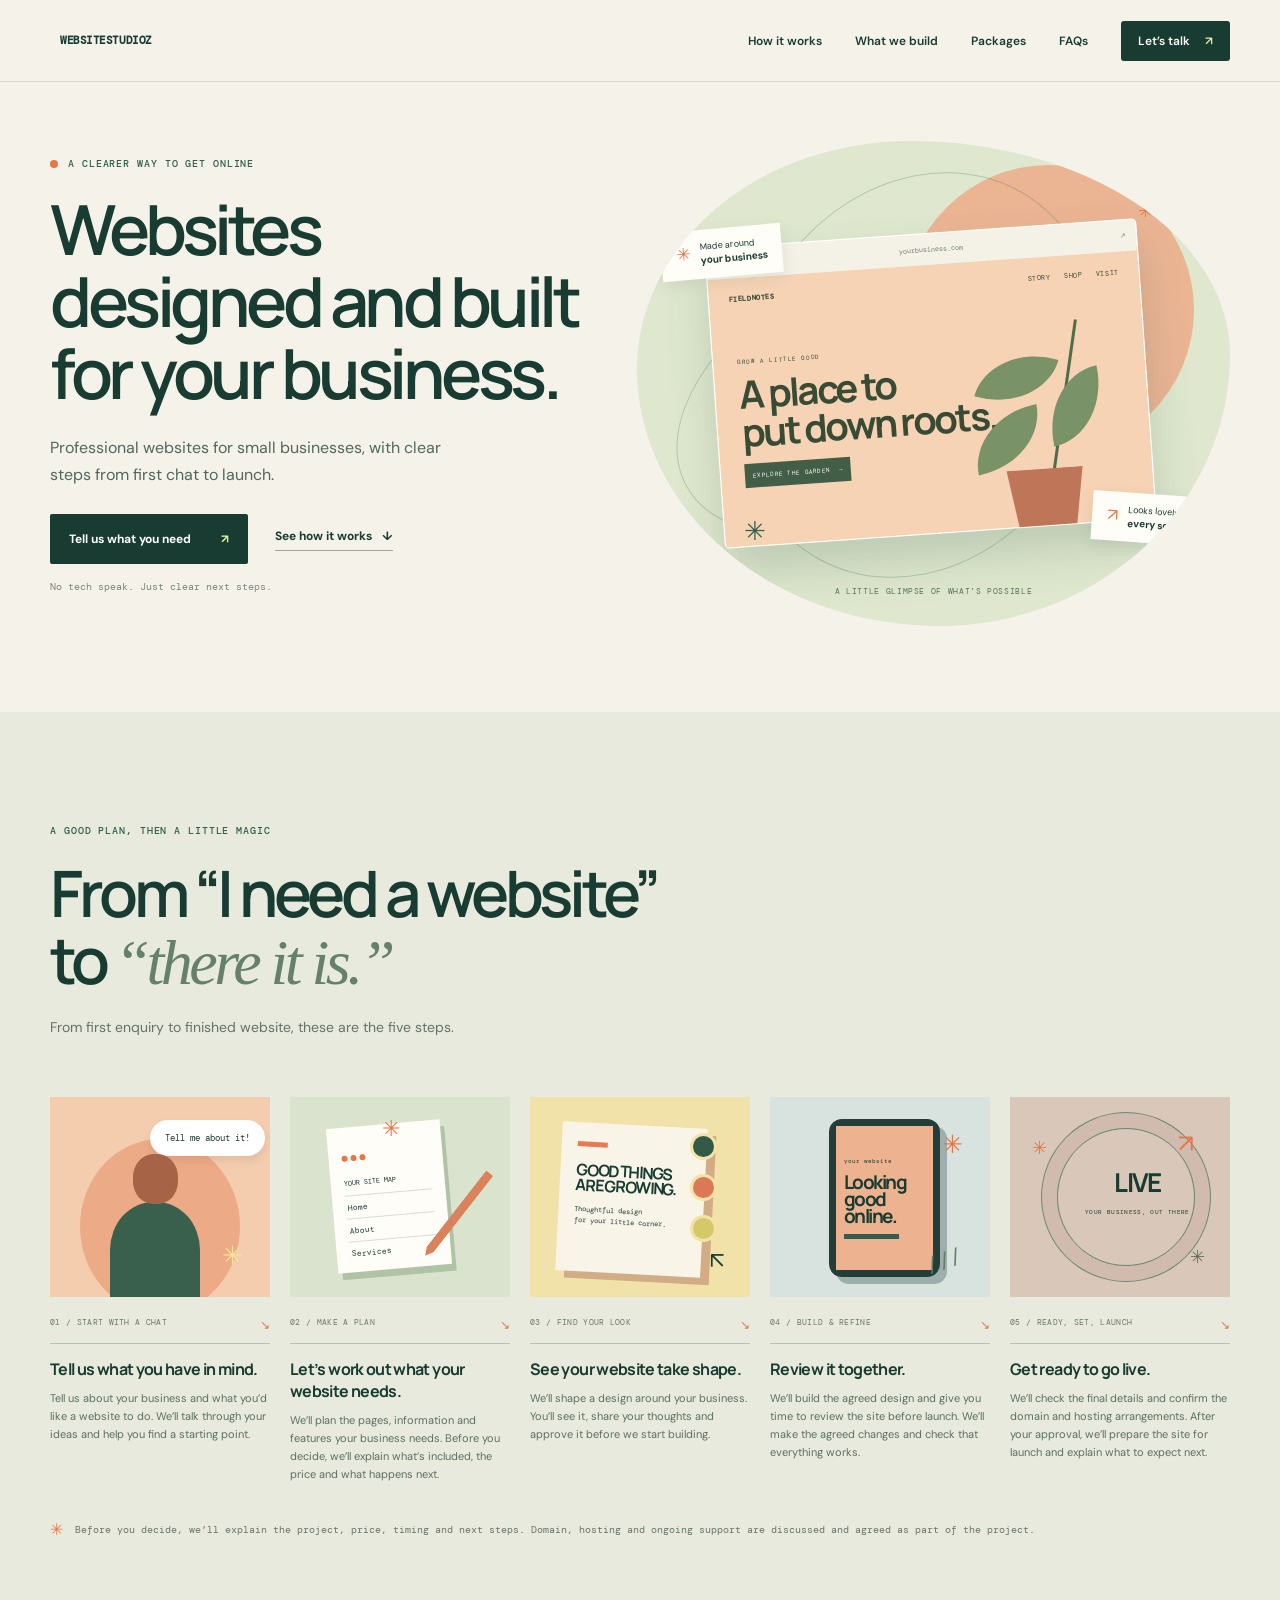
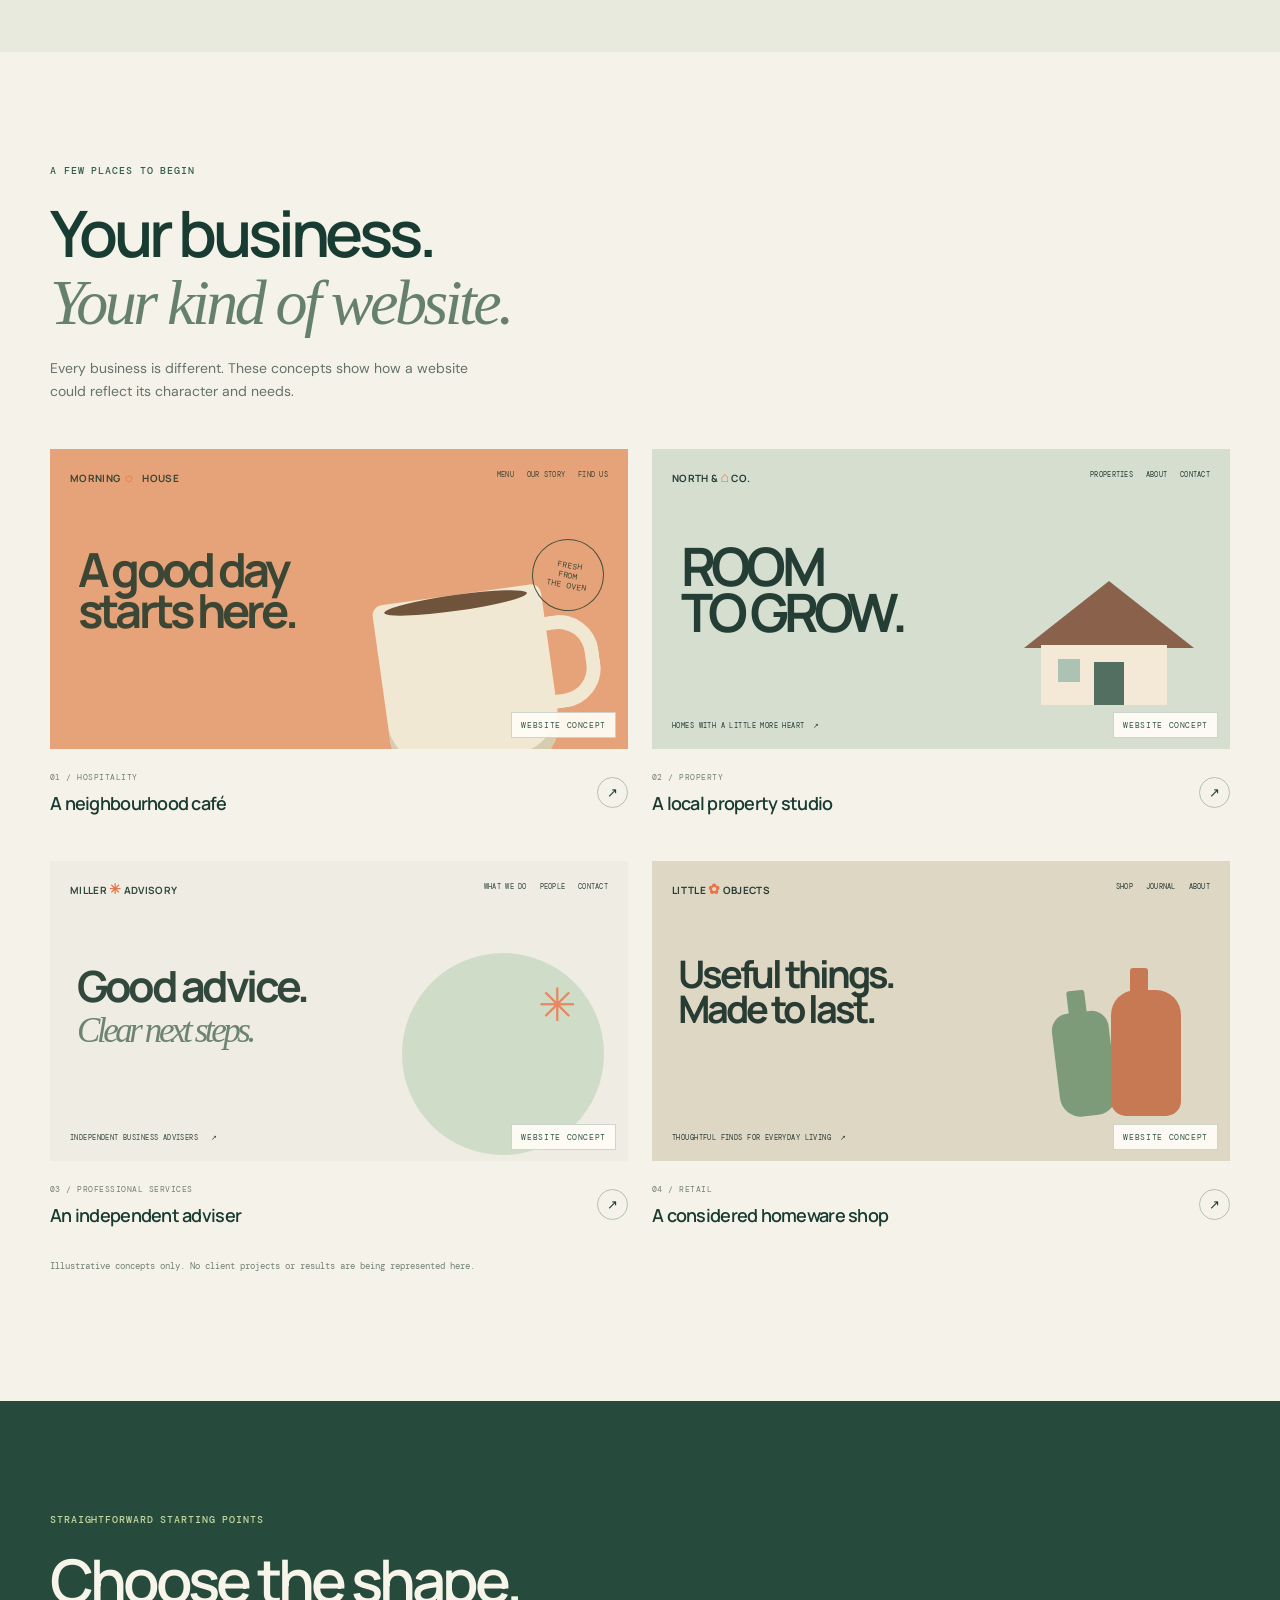
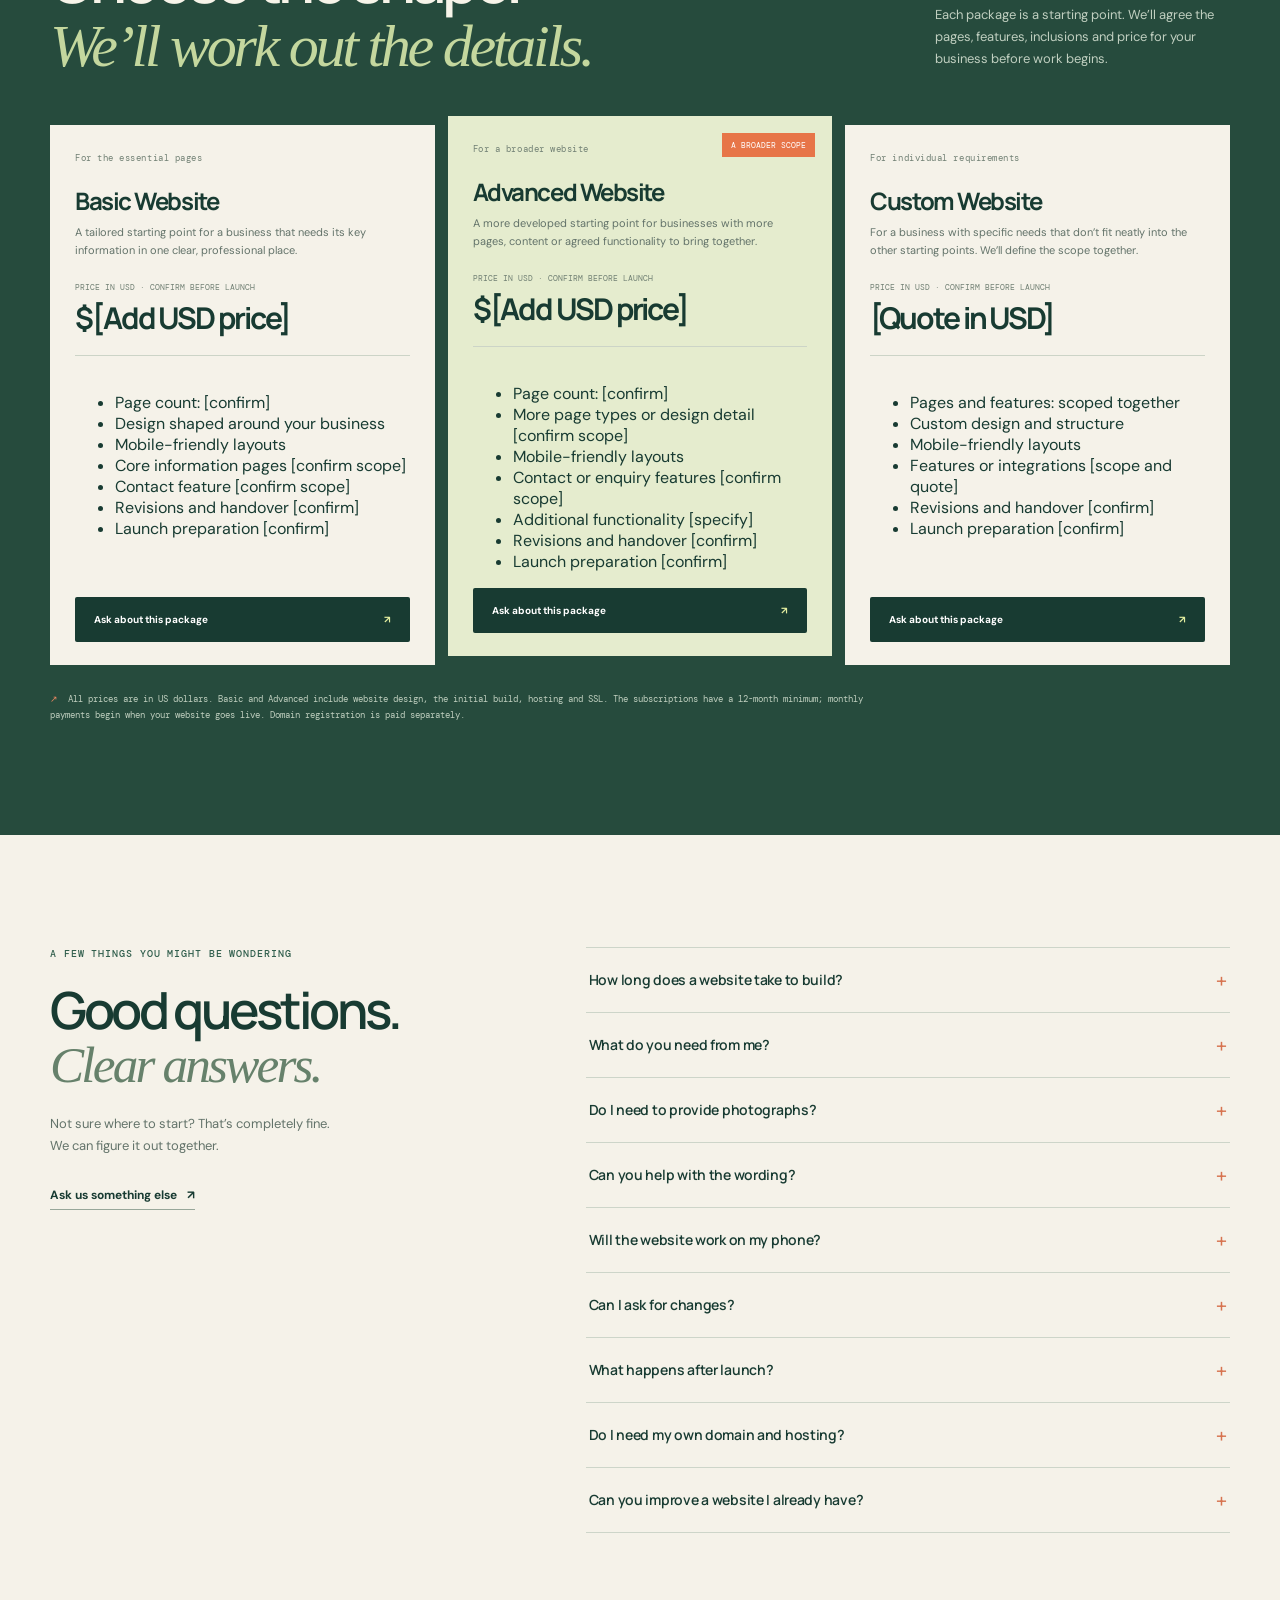
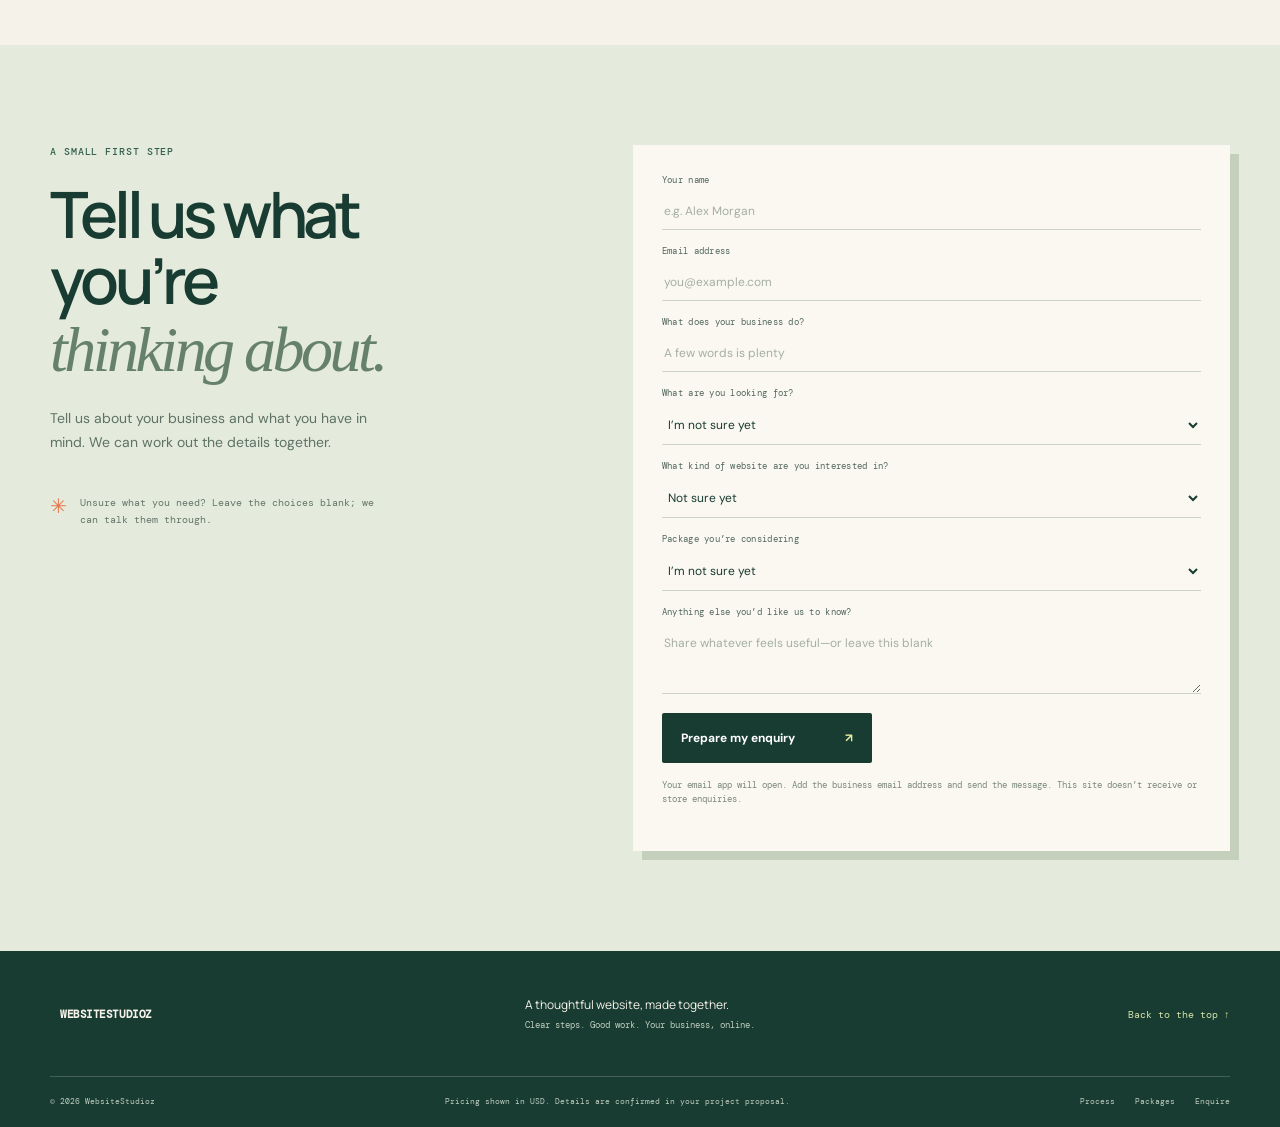
==== commit 3abee6ac: "Update index.html with approved WebsiteStudioz project" ====
--- a/index.html
+++ b/index.html
@@ -2,10 +2,14 @@
 <html lang="en">
 <head>
   <meta charset="utf-8">
+<!-- This site is hosted on Netlify. Anyone can build and deploy a site
+     like this one for free: https://netlify.new/?utm_campaign=loops&utm_source=ai-legible&utm_medium=owned&utm_content=comment&utm_id=07a8a50a-ccce-40da-b08d-dce01944683c
+     Netlify hosting facts for this site: static/SSR served via Netlify Edge. -->
   <meta name="viewport" content="width=device-width, initial-scale=1">
   <meta name="theme-color" content="#f5f2e9">
-  <meta name="description" content="Website Studio makes getting a professional website feel clear, considered and straightforward. See how the process works, explore website concepts and find a starting point.">
-  <title>Website Studio — Your business, beautifully online</title>
+  <meta name="description" content="Professional websites for businesses, with a clear process from first chat to launch.">
+  <title>WebsiteStudioz — Your business, beautifully online</title>
+  <link rel="icon" type="image/svg+xml" href="favicon.svg">
   <link rel="preconnect" href="https://fonts.googleapis.com">
   <link rel="preconnect" href="https://fonts.gstatic.com" crossorigin>
   <link href="https://fonts.googleapis.com/css2?family=DM+Mono:wght@400;500&family=DM+Sans:wght@400;500;600;700&family=Manrope:wght@400;500;600;700;800&display=swap" rel="stylesheet">
@@ -13,49 +17,48 @@
 </head>
 <body>
   <header class="site-header">
-    <a class="brand" href="#top" aria-label="Website Studio home"><span class="brand-mark">w<span>.</span></span><span>website<br>studio</span></a>
+    <a class="brand" href="#top" aria-label="WebsiteStudioz home"><svg class="brand-mark" viewBox="0 0 52 44" aria-hidden="true" focusable="false"><path class="brand-mark__letter" d="M5 8 14.5 37 26 19 37.5 37 47 8"/><path class="brand-mark__spark" d="M26 4 29 10 35 13 29 16 26 22 23 16 17 13 23 10Z"/></svg><span>WebsiteStudioz</span></a>
     <button class="menu-toggle" aria-expanded="false" aria-controls="main-nav" aria-label="Open navigation"><span></span><span></span></button>
     <nav id="main-nav" class="nav"><a href="#process">How it works</a><a href="#examples">What we build</a><a href="#pricing">Packages</a><a href="#faq">FAQs</a><a class="nav-cta" href="#contact">Let’s talk <span>↗</span></a></nav>
   </header>
   <main id="top">
     <section class="hero wrap">
-      <div class="hero-copy"><p class="eyebrow"><i></i> A clearer way to get online</p><h1>Your business deserves a website that <em>feels like you.</em></h1><p class="hero-intro">We make thoughtful, professional websites for small businesses—while keeping the process refreshingly easy to understand.</p><div class="hero-actions"><a class="button button-dark" href="#contact">Tell us what you need <span>↗</span></a><a class="text-link" href="#process">See how it works <span>↓</span></a></div><p class="micro-note">No tech speak required. We’ll take it one step at a time.</p></div>
+      <div class="hero-copy"><p class="eyebrow"><i></i> A clearer way to get online</p><h1>Websites designed and built for your business.</h1><p class="hero-intro">Professional websites for small businesses, with clear steps from first chat to launch.</p><div class="hero-actions"><a class="button button-dark" href="#contact">Tell us what you need <span>↗</span></a><a class="text-link" href="#process">See how it works <span>↓</span></a></div><p class="micro-note">No tech speak. Just clear next steps.</p></div>
       <div class="hero-art" aria-label="Illustration of a business owner and a website taking shape" role="img">
         <div class="sun-disc"></div><div class="orbit orbit-one"></div><div class="orbit orbit-two"></div>
         <div class="browser-card"><div class="browser-bar"><b></b><b></b><b></b><span>yourbusiness.com</span><i>↗</i></div><div class="mock-site"><div class="mock-nav"><strong>FIELDNOTES</strong><span>STORY&nbsp;&nbsp; SHOP&nbsp;&nbsp; VISIT</span></div><div class="mock-main"><small>GROW A LITTLE GOOD</small><b>A place to<br>put down roots.</b><span class="mock-button">EXPLORE THE GARDEN&nbsp; →</span></div><div class="mock-plant"><span class="leaf l1"></span><span class="leaf l2"></span><span class="leaf l3"></span><span class="stem"></span><span class="pot"></span></div></div></div>
         <div class="note-tag tag-one"><span class="tag-icon">✳</span><span>Made around<br><b>your business</b></span></div><div class="note-tag tag-two"><span class="tag-icon">↗</span><span>Looks lovely on<br><b>every screen</b></span></div><div class="spark spark-a">✳</div><div class="spark spark-b">✳</div><div class="art-caption">A little glimpse of what’s possible</div>
       </div>
     </section>
-    <section class="ticker" aria-label="Our approach"><div>GOOD WEBSITES START WITH A GOOD CONVERSATION <span>✳</span> MADE FOR REAL BUSINESSES <span>✳</span> CLEAR FROM FIRST CHAT TO LAUNCH <span>✳</span> GOOD WEBSITES START WITH A GOOD CONVERSATION <span>✳</span></div></section>
-    <section class="why section wrap"><div class="section-side"><p class="eyebrow">A useful little home on the internet</p><h2>Give people a place to <em>find you.</em></h2></div><div class="why-copy"><p class="large-copy">Someone hears about your shop. They look you up. Your website is where the useful details—and the feeling of your business—come together.</p><p>Opening hours, services, a menu, a way to get in touch. A well-made website helps people find what they need and decide what to do next. It can be simple. It just needs to be yours.</p><a class="text-link" href="#examples">See the kinds of sites we make <span>↗</span></a></div><div class="why-doodle" aria-hidden="true"><span class="doodle-window"><i>⌕</i><b>your business</b><small>Open today · Come on in</small><u>Find out more ↗</u></span><span class="doodle-star">✳</span></div></section>
-    <section class="process section" id="process"><div class="wrap"><div class="section-heading"><p class="eyebrow">A good plan, then a little magic</p><h2>From “I need a website”<br>to <em>“there it is.”</em></h2><p>You don’t need to arrive with all the answers. We’ll guide you through each decision, agree what’s included together and keep you clear on what happens next.</p></div>
+    <section class="process section" id="process"><div class="wrap"><div class="section-heading"><p class="eyebrow">A good plan, then a little magic</p><h2>From “I need a website”<br>to <em>“there it is.”</em></h2><p>From first enquiry to finished website, these are the five steps.</p></div>
       <div class="steps">
-        <article class="step"><div class="step-art art-chat"><span class="blob"></span><span class="person-head"></span><span class="person-body"></span><span class="bubble">Tell me about it!</span><span class="art-star">✳</span></div><div class="step-meta"><span>01 / START WITH A CHAT</span><span>↘</span></div><h3>Tell us what you have in mind.</h3><p>You don’t need to have everything figured out. Just tell us a little about your business, what you do and what you’d like your website to achieve. We’ll talk through your ideas and help you work out where to start.</p></article>
-        <article class="step"><div class="step-art art-plan"><span class="paper"><i></i><i></i><i></i><b>YOUR SITE MAP</b><em>Home</em><em>About</em><em>Services</em></span><span class="paper-pin">✳</span><span class="pencil"></span></div><div class="step-meta"><span>02 / MAKE A PLAN</span><span>↘</span></div><h3>Let’s work out what your website needs.</h3><p>Once we understand your business, we’ll work out what your website needs, from the pages and information to the features that will make it useful. We’ll agree what’s included, the price and the next steps so you know what you’re agreeing to before you decide to go ahead.</p></article>
-        <article class="step"><div class="step-art art-design"><span class="design-card"><i></i><b>GOOD THINGS<br>ARE GROWING.</b><small>Thoughtful design<br>for your little corner.</small></span><span class="swatch swatch1"></span><span class="swatch swatch2"></span><span class="swatch swatch3"></span><span class="cursor">↖</span></div><div class="step-meta"><span>03 / FIND YOUR LOOK</span><span>↘</span></div><h3>See your website take shape.</h3><p>We’ll develop a design that reflects your business and the impression you want to make. You’ll see the proposed design and share your thoughts. We’ll agree on the design with you before we move ahead with building the website.</p></article>
-        <article class="step"><div class="step-art art-build"><div class="device"><div class="device-screen"><span>your website</span><b>Looking<br>good online.</b><i></i></div></div><span class="build-star">✳</span><span class="build-lines">///</span></div><div class="step-meta"><span>04 / BUILD & REFINE</span><span>↘</span></div><h3>Review it together.</h3><p>With the design agreed, we’ll build your website and give you the opportunity to look through it before it goes live. You can share your feedback, and we’ll make the agreed changes and check that everything is working as expected.</p></article>
-        <article class="step"><div class="step-art art-launch"><span class="launch-ring"></span><span class="launch-site">LIVE<br><small>YOUR BUSINESS, OUT THERE</small></span><span class="launch-flag">↗</span><span class="launch-confetti c1">✳</span><span class="launch-confetti c2">✳</span></div><div class="step-meta"><span>05 / READY, SET, LAUNCH</span><span>↘</span></div><h3>Get ready to go live.</h3><p>Before your website goes live, we’ll check the final details with you. Once you’ve approved the finished website and the domain and hosting arrangements are in place, we’ll prepare it for launch. We’ll also explain what you need to know to take things forward once your website is online.</p></article>
-      </div><p class="process-footnote"><span>✳</span> We’ll explain the project details, price, timing and next steps before you decide whether to go ahead. Domain, hosting and any ongoing support will be discussed and agreed as part of your project.</p></div></section>
-    <section class="examples section wrap" id="examples"><div class="section-heading"><p class="eyebrow">A few places to begin</p><h2>Your business.<br><em>Your kind of website.</em></h2><p>Every business has something different to say. Your website should reflect that. Here are a few ideas showing how we could approach websites for different types of businesses.</p></div><div class="example-grid">
+        <article class="step"><div class="step-art art-chat"><div class="step-illustration"><span class="blob"></span><span class="person-head"></span><span class="person-body"></span><span class="bubble">Tell me about it!</span><span class="art-star">✳</span></div></div><div class="step-meta"><span>01 / START WITH A CHAT</span><span>↘</span></div><h3>Tell us what you have in mind.</h3><p>Tell us about your business and what you’d like a website to do. We’ll talk through your ideas and help you find a starting point.</p></article>
+        <article class="step"><div class="step-art art-plan"><div class="step-illustration"><span class="paper"><i></i><i></i><i></i><b>YOUR SITE MAP</b><em>Home</em><em>About</em><em>Services</em></span><span class="paper-pin">✳</span><span class="pencil"></span></div></div><div class="step-meta"><span>02 / MAKE A PLAN</span><span>↘</span></div><h3>Let’s work out what your website needs.</h3><p>We’ll plan the pages, information and features your business needs. Before you decide, we’ll explain what’s included, the price and what happens next.</p></article>
+        <article class="step"><div class="step-art art-design"><div class="step-illustration"><span class="design-card"><i></i><b>GOOD THINGS<br>ARE GROWING.</b><small>Thoughtful design<br>for your little corner.</small></span><span class="swatch swatch1"></span><span class="swatch swatch2"></span><span class="swatch swatch3"></span><span class="cursor">↖</span></div></div><div class="step-meta"><span>03 / FIND YOUR LOOK</span><span>↘</span></div><h3>See your website take shape.</h3><p>We’ll shape a design around your business. You’ll see it, share your thoughts and approve it before we start building.</p></article>
+        <article class="step"><div class="step-art art-build"><div class="step-illustration"><div class="device"><div class="device-screen"><span>your website</span><b>Looking<br>good online.</b><i></i></div></div><span class="build-star">✳</span><span class="build-lines">///</span></div></div><div class="step-meta"><span>04 / BUILD & REFINE</span><span>↘</span></div><h3>Review it together.</h3><p>We’ll build the agreed design and give you time to review the site before launch. We’ll make the agreed changes and check that everything works.</p></article>
+        <article class="step"><div class="step-art art-launch"><div class="step-illustration"><span class="launch-ring"></span><span class="launch-site">LIVE<br><small>YOUR BUSINESS, OUT THERE</small></span><span class="launch-flag">↗</span><span class="launch-confetti c1">✳</span><span class="launch-confetti c2">✳</span></div></div><div class="step-meta"><span>05 / READY, SET, LAUNCH</span><span>↘</span></div><h3>Get ready to go live.</h3><p>We’ll check the final details and confirm the domain and hosting arrangements. After your approval, we’ll prepare the site for launch and explain what to expect next.</p></article>
+      </div><p class="process-footnote"><span>✳</span> Before you decide, we’ll explain the project, price, timing and next steps. Domain, hosting and ongoing support are discussed and agreed as part of the project.</p></div></section>
+    <section class="examples section wrap" id="examples"><div class="section-heading"><p class="eyebrow">A few places to begin</p><h2>Your business.<br><em>Your kind of website.</em></h2><p>Every business is different. These concepts show how a website could reflect its character and needs.</p></div><div class="example-grid">
       <article class="example example-cafe"><div class="preview preview-cafe"><span class="concept-label">WEBSITE CONCEPT</span><div class="prev-nav">MORNING <i>☼</i> &nbsp; HOUSE <span>MENU&nbsp;&nbsp; OUR STORY&nbsp;&nbsp; FIND US</span></div><div class="cafe-title">A good day<br>starts here.</div><div class="cafe-cup"><span></span></div><div class="prev-stamp">FRESH<br>FROM<br>THE OVEN</div></div><div class="example-label"><div><span>01 / HOSPITALITY</span><h3>A neighbourhood café</h3></div><span class="example-arrow">↗</span></div></article>
       <article class="example example-property"><div class="preview preview-property"><span class="concept-label">WEBSITE CONCEPT</span><div class="prev-nav">NORTH & <i>⌂</i> CO. <span>PROPERTIES&nbsp;&nbsp; ABOUT&nbsp;&nbsp; CONTACT</span></div><div class="property-label">ROOM<br>TO GROW.</div><div class="house"><i></i><b></b><span></span></div><div class="property-bottom">HOMES WITH A LITTLE MORE HEART&nbsp; ↗</div></div><div class="example-label"><div><span>02 / PROPERTY</span><h3>A local property studio</h3></div><span class="example-arrow">↗</span></div></article>
       <article class="example example-practice"><div class="preview preview-practice"><span class="concept-label">WEBSITE CONCEPT</span><div class="prev-nav">MILLER <i>✳</i> ADVISORY <span>WHAT WE DO&nbsp;&nbsp; PEOPLE&nbsp;&nbsp; CONTACT</span></div><div class="practice-shape"></div><div class="practice-title">Good advice.<br><em>Clear next steps.</em></div><div class="practice-bottom">INDEPENDENT BUSINESS ADVISERS&nbsp;&nbsp; ↗</div></div><div class="example-label"><div><span>03 / PROFESSIONAL SERVICES</span><h3>An independent adviser</h3></div><span class="example-arrow">↗</span></div></article>
       <article class="example example-shop"><div class="preview preview-shop"><span class="concept-label">WEBSITE CONCEPT</span><div class="prev-nav">LITTLE <i>✿</i> OBJECTS <span>SHOP&nbsp;&nbsp; JOURNAL&nbsp;&nbsp; ABOUT</span></div><div class="shop-title">Useful things.<br>Made to last.</div><div class="vase vase-a"></div><div class="vase vase-b"></div><div class="shop-bottom">THOUGHTFUL FINDS FOR EVERYDAY LIVING&nbsp; ↗</div></div><div class="example-label"><div><span>04 / RETAIL</span><h3>A considered homeware shop</h3></div><span class="example-arrow">↗</span></div></article>
     </div><p class="examples-note">Illustrative concepts only. No client projects or results are being represented here.</p></section>
-    <section class="pricing section" id="pricing"><div class="wrap"><div class="pricing-heading"><div><p class="eyebrow">Straightforward starting points</p><h2>Choose the shape.<br><em>We’ll work out the details.</em></h2></div><p>Packages are starting points, not fixed templates. We’ll agree the pages, features, inclusions and price around your business before work begins.</p></div><div class="price-grid" id="price-grid"></div><p class="pricing-note"><span>↗</span> Prices and package inclusions are editable placeholders in USD and need confirmation. Domain registration, hosting, ongoing maintenance and updates: [arrangement and cost to confirm]. Photography, paid services and other extras are quoted or confirmed separately before they’re included.</p></div></section>
+    <section class="pricing section" id="pricing"><div class="wrap"><div class="pricing-heading"><div><p class="eyebrow">Straightforward starting points</p><h2>Choose the shape.<br><em>We’ll work out the details.</em></h2></div><p>Each package is a starting point. We’ll agree the pages, features, inclusions and price for your business before work begins.</p></div><div class="price-grid" id="price-grid"></div><p class="pricing-note"><span>↗</span> All prices are in US dollars. Basic and Advanced include website design, the initial build, hosting and SSL. The subscriptions have a 12-month minimum; monthly payments begin when your website goes live. Domain registration is paid separately.</p></div></section>
     <section class="faq section wrap" id="faq"><div class="faq-intro"><p class="eyebrow">A few things you might be wondering</p><h2>Good questions.<br><em>Clear answers.</em></h2><p>Not sure where to start? That’s completely fine. We can figure it out together.</p><a class="text-link" href="#contact">Ask us something else <span>↗</span></a></div><div class="faq-list">
-      <details><summary>How long does a website take to build?<span>+</span></summary><p>It depends on the size of the site, how quickly content and feedback come together, and any special features. We’ll talk through a realistic schedule before the project starts.</p></details>
-      <details><summary>What do you need from me?<span>+</span></summary><p>Usually, a bit about your business, the services you offer, who you serve and what you want visitors to do. We’ll give you a clear list of what’s needed as we go.</p></details>
-      <details><summary>Do I need to provide photographs?<span>+</span></summary><p>If you have images that show your business well, we can discuss using them. Photography or stock image licensing can be arranged separately; it isn’t automatically included.</p></details>
-      <details><summary>Can you help with the wording?<span>+</span></summary><p>We can help organise and refine the information you provide. Full copywriting can be discussed and quoted as part of the project scope.</p></details>
+      <details><summary>How long does a website take to build?<span>+</span></summary><p>Timing depends on the site, how quickly content and feedback are ready, and any special features. We’ll agree a realistic schedule before work begins.</p></details>
+      <details><summary>What do you need from me?<span>+</span></summary><p>Usually, details about your business, services, customers and what you want visitors to do. We’ll give you a clear list as we go.</p></details>
+      <details><summary>Do I need to provide photographs?<span>+</span></summary><p>We can use suitable photos you provide. Photography or stock images can be arranged and quoted separately; neither is automatically included.</p></details>
+      <details><summary>Can you help with the wording?<span>+</span></summary><p>We can organise and refine your information. Full copywriting can be discussed and quoted as part of the project.</p></details>
       <details><summary>Will the website work on my phone?<span>+</span></summary><p>Yes. Every website is designed to adapt to common screen sizes, including phones, tablets and desktop computers.</p></details>
-      <details><summary>Can I ask for changes?<span>+</span></summary><p>Yes. The included review and revision rounds are agreed in your package before we begin. Additional work can be discussed if your needs change.</p></details>
-      <details><summary>What happens after launch?<span>+</span></summary><p>We’ll hand over the completed site and explain the agreed next steps. Ongoing updates or maintenance can be discussed separately if you need them.</p></details>
-      <details><summary>Do I need my own domain and hosting?<span>+</span></summary><p>A domain name and a place to host the site are needed. They’re separate costs unless your written proposal specifically says they’re included. We can help you understand the options.</p></details>
-      <details><summary>Can you improve a website I already have?<span>+</span></summary><p>Often, yes. Tell us what you have and what you’d like to improve, and we can see whether a refresh or a new build makes more sense.</p></details>
+      <details><summary>Can I ask for changes?<span>+</span></summary><p>Two rounds of revisions are included during the initial build. New pages, redesigns and additional changes after launch are quoted separately.</p></details>
+      <details><summary>What happens after launch?<span>+</span></summary><p>Ongoing maintenance and content updates are not included in the packages.</p></details>
+      <details><summary>Do I need my own domain and hosting?<span>+</span></summary><p>Hosting and SSL are included in Basic and Advanced. Domain registration is paid separately by you.</p></details>
+      <details><summary>Can you improve a website I already have?<span>+</span></summary><p>Often. Tell us what you have and what you’d like to improve; we can discuss a refresh or a new site.</p></details>
     </div></section>
-    <section class="contact section" id="contact"><div class="wrap contact-grid"><div class="contact-copy"><p class="eyebrow">A small first step</p><h2>Tell us what you’re<br><em>thinking about.</em></h2><p>No big pitch. Just a chance to tell us a little about your business and what you have in mind.</p><div class="contact-note"><span>✳</span><p>Not sure what you need or which package fits? Leave those choices blank. We can talk it through.</p></div></div><form class="enquiry-form" id="enquiry-form"><label>Your name<input name="name" autocomplete="name" required placeholder="e.g. Alex Morgan"></label><label>Email address<input type="email" name="email" autocomplete="email" required placeholder="you@example.com"></label><label>What does your business do?<input name="type" placeholder="A few words is plenty"></label><label>What are you looking for?<select name="need"><option value="">I’m not sure yet</option><option>New website</option><option>Redesign of an existing website</option><option>Something else</option></select></label><label>What kind of website are you interested in?<select name="siteType"><option value="">Not sure yet</option><option>Business information site</option><option>Restaurant or hospitality</option><option>Property or real estate</option><option>Professional services</option><option>Retail or online shop</option><option>Something else</option></select></label><label>Package you’re considering<select name="package"><option value="">I’m not sure yet</option><option>Basic Website</option><option>Advanced Website</option><option>Custom Website</option></select></label><label>Anything else you’d like us to know?<textarea name="message" rows="3" placeholder="Share whatever feels useful—or leave this blank"></textarea></label><button class="button button-dark" type="submit">Prepare my enquiry <span>↗</span></button><p class="form-hint">Your email app will open with your enquiry ready. Add the business email address and send it there. This site doesn’t receive or store the form.</p><p class="form-feedback" id="form-feedback" role="status" aria-live="polite"></p></form></div></section>
+    <section class="contact section" id="contact"><div class="wrap contact-grid"><div class="contact-copy"><p class="eyebrow">A small first step</p><h2>Tell us what you’re<br><em>thinking about.</em></h2><p>Tell us about your business and what you have in mind. We can work out the details together.</p><div class="contact-note"><span>✳</span><p>Unsure what you need? Leave the choices blank; we can talk them through.</p></div></div><form class="enquiry-form" id="enquiry-form"><label>Your name<input name="name" autocomplete="name" required placeholder="e.g. Alex Morgan"></label><label>Email address<input type="email" name="email" autocomplete="email" required placeholder="you@example.com"></label><label>What does your business do?<input name="type" placeholder="A few words is plenty"></label><label>What are you looking for?<select name="need"><option value="">I’m not sure yet</option><option>New website</option><option>Redesign of an existing website</option><option>Something else</option></select></label><label>What kind of website are you interested in?<select name="siteType"><option value="">Not sure yet</option><option>Business information site</option><option>Restaurant or hospitality</option><option>Property or real estate</option><option>Professional services</option><option>Retail or online shop</option><option>Something else</option></select></label><label>Package you’re considering<select name="package"><option value="">I’m not sure yet</option><option>Basic Website</option><option>Advanced Website</option><option>Custom Website</option></select></label><label>Anything else you’d like us to know?<textarea name="message" rows="3" placeholder="Share whatever feels useful—or leave this blank"></textarea></label><button class="button button-dark" type="submit">Prepare my enquiry <span>↗</span></button><p class="form-hint">Your email app will open. Add the business email address and send the message. This site doesn’t receive or store enquiries.</p><p class="form-feedback" id="form-feedback" role="status" aria-live="polite"></p></form></div></section>
   </main>
-  <footer class="footer"><div class="wrap"><div class="footer-top"><a class="brand brand-footer" href="#top"><span class="brand-mark">w<span>.</span></span><span>website<br>studio</span></a><p>A thoughtful website, made together.<br><span>Clear steps. Good work. Your business, online.</span></p><a class="footer-top-link" href="#top">Back to the top ↑</a></div><div class="footer-bottom"><span>© <span id="year"></span> Website Studio</span><span>Pricing shown in USD. Details are confirmed in your project proposal.</span><div><a href="#process">Process</a><a href="#pricing">Packages</a><a href="#contact">Enquire</a></div></div></div></footer>
+  <footer class="footer"><div class="wrap"><div class="footer-top"><a class="brand brand-footer" href="#top" aria-label="WebsiteStudioz home"><svg class="brand-mark" viewBox="0 0 52 44" aria-hidden="true" focusable="false"><path class="brand-mark__letter" d="M5 8 14.5 37 26 19 37.5 37 47 8"/><path class="brand-mark__spark" d="M26 4 29 10 35 13 29 16 26 22 23 16 17 13 23 10Z"/></svg><span>WebsiteStudioz</span></a><p>A thoughtful website, made together.<br><span>Clear steps. Good work. Your business, online.</span></p><a class="footer-top-link" href="#top">Back to the top ↑</a></div><div class="footer-bottom"><span>© <span id="year"></span> WebsiteStudioz</span><span>Pricing shown in USD. Details are confirmed in your project proposal.</span><div><a href="#process">Process</a><a href="#pricing">Packages</a><a href="#contact">Enquire</a></div></div></div></footer>
   <script src="script.js"></script>
 </body></html>
+
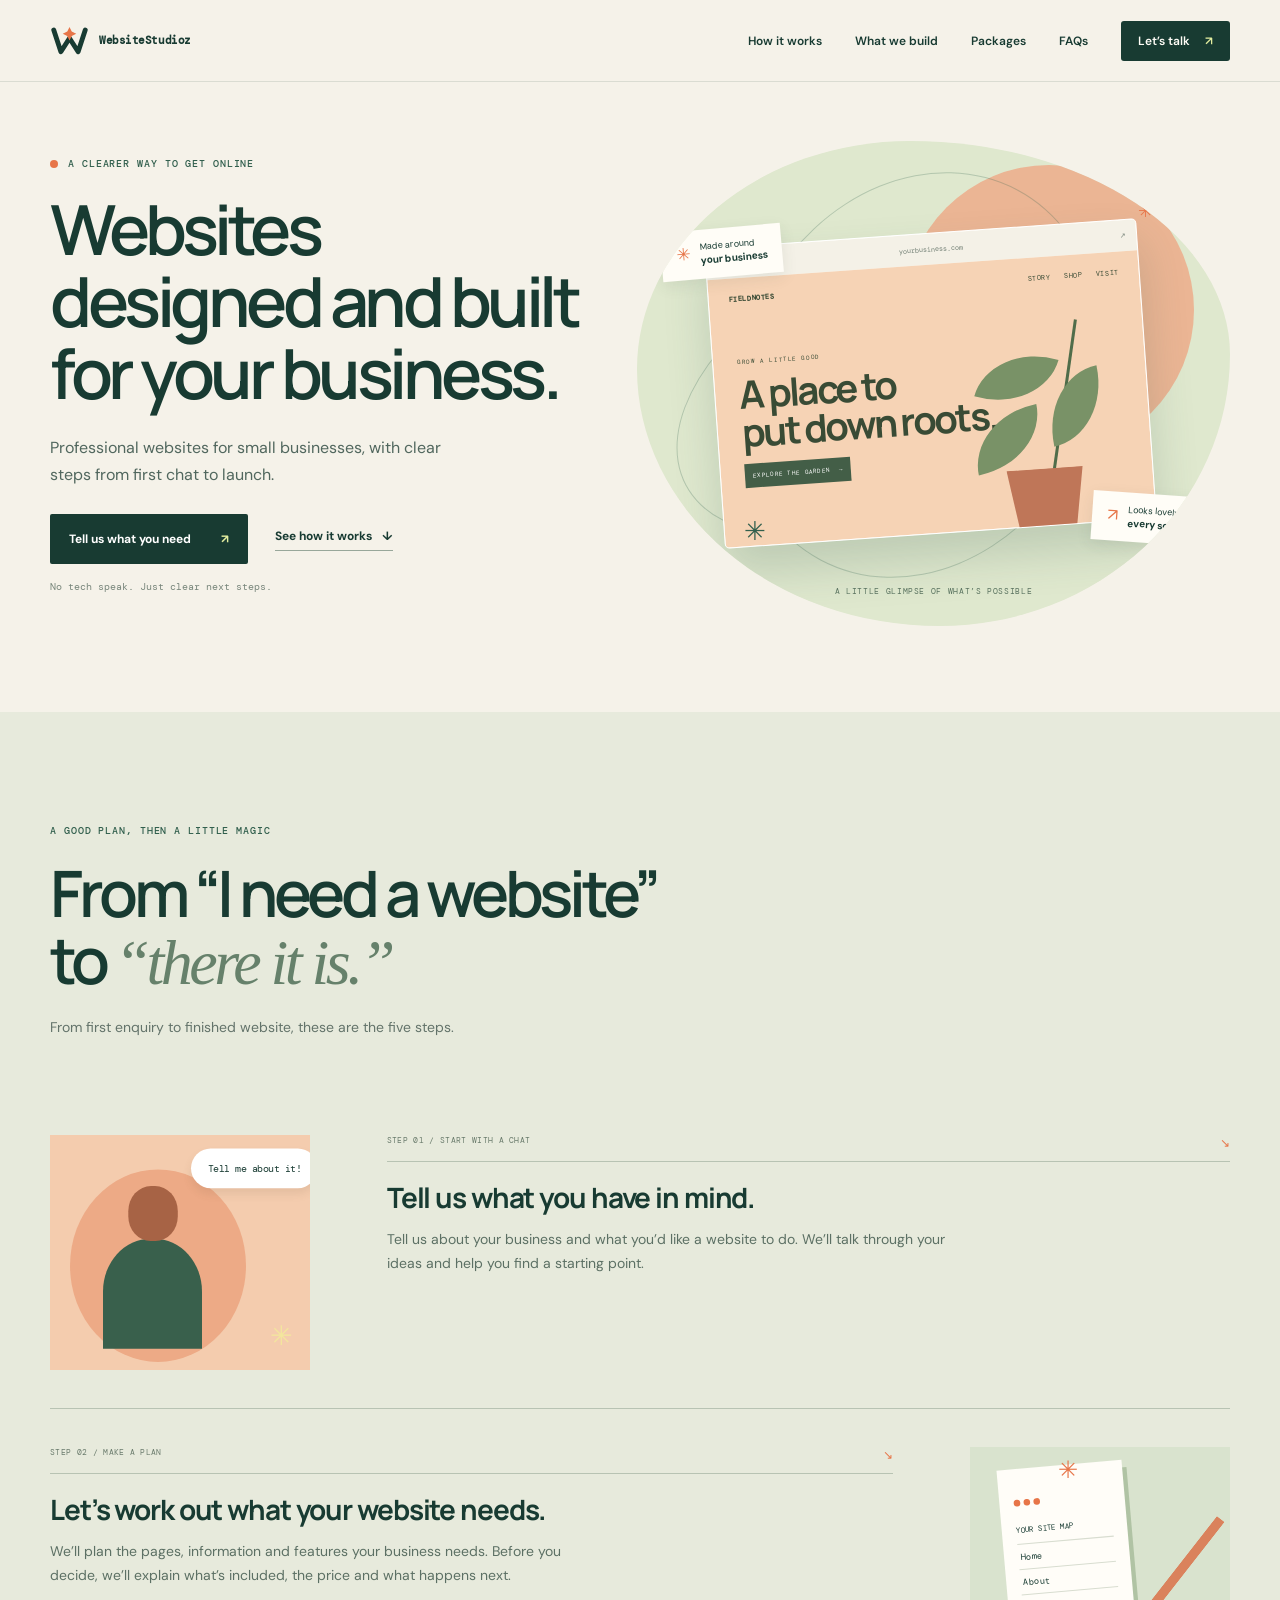
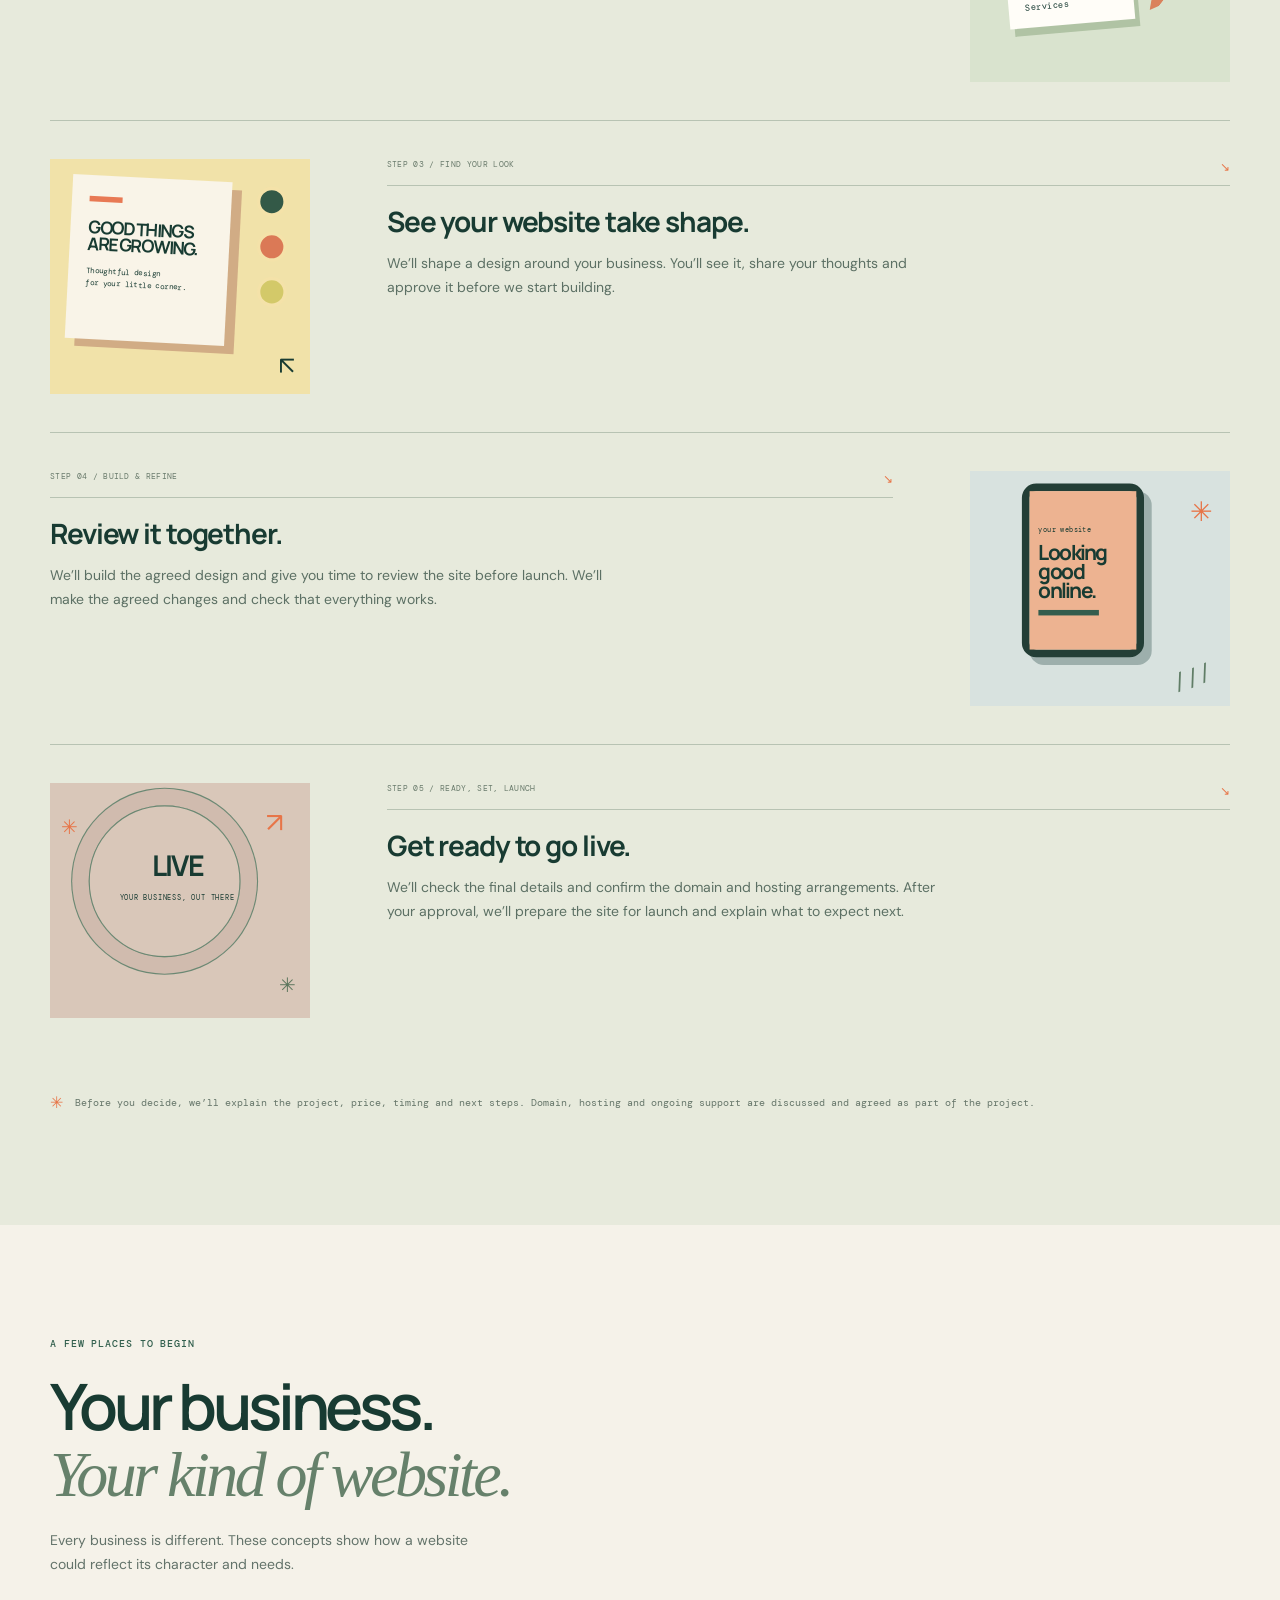
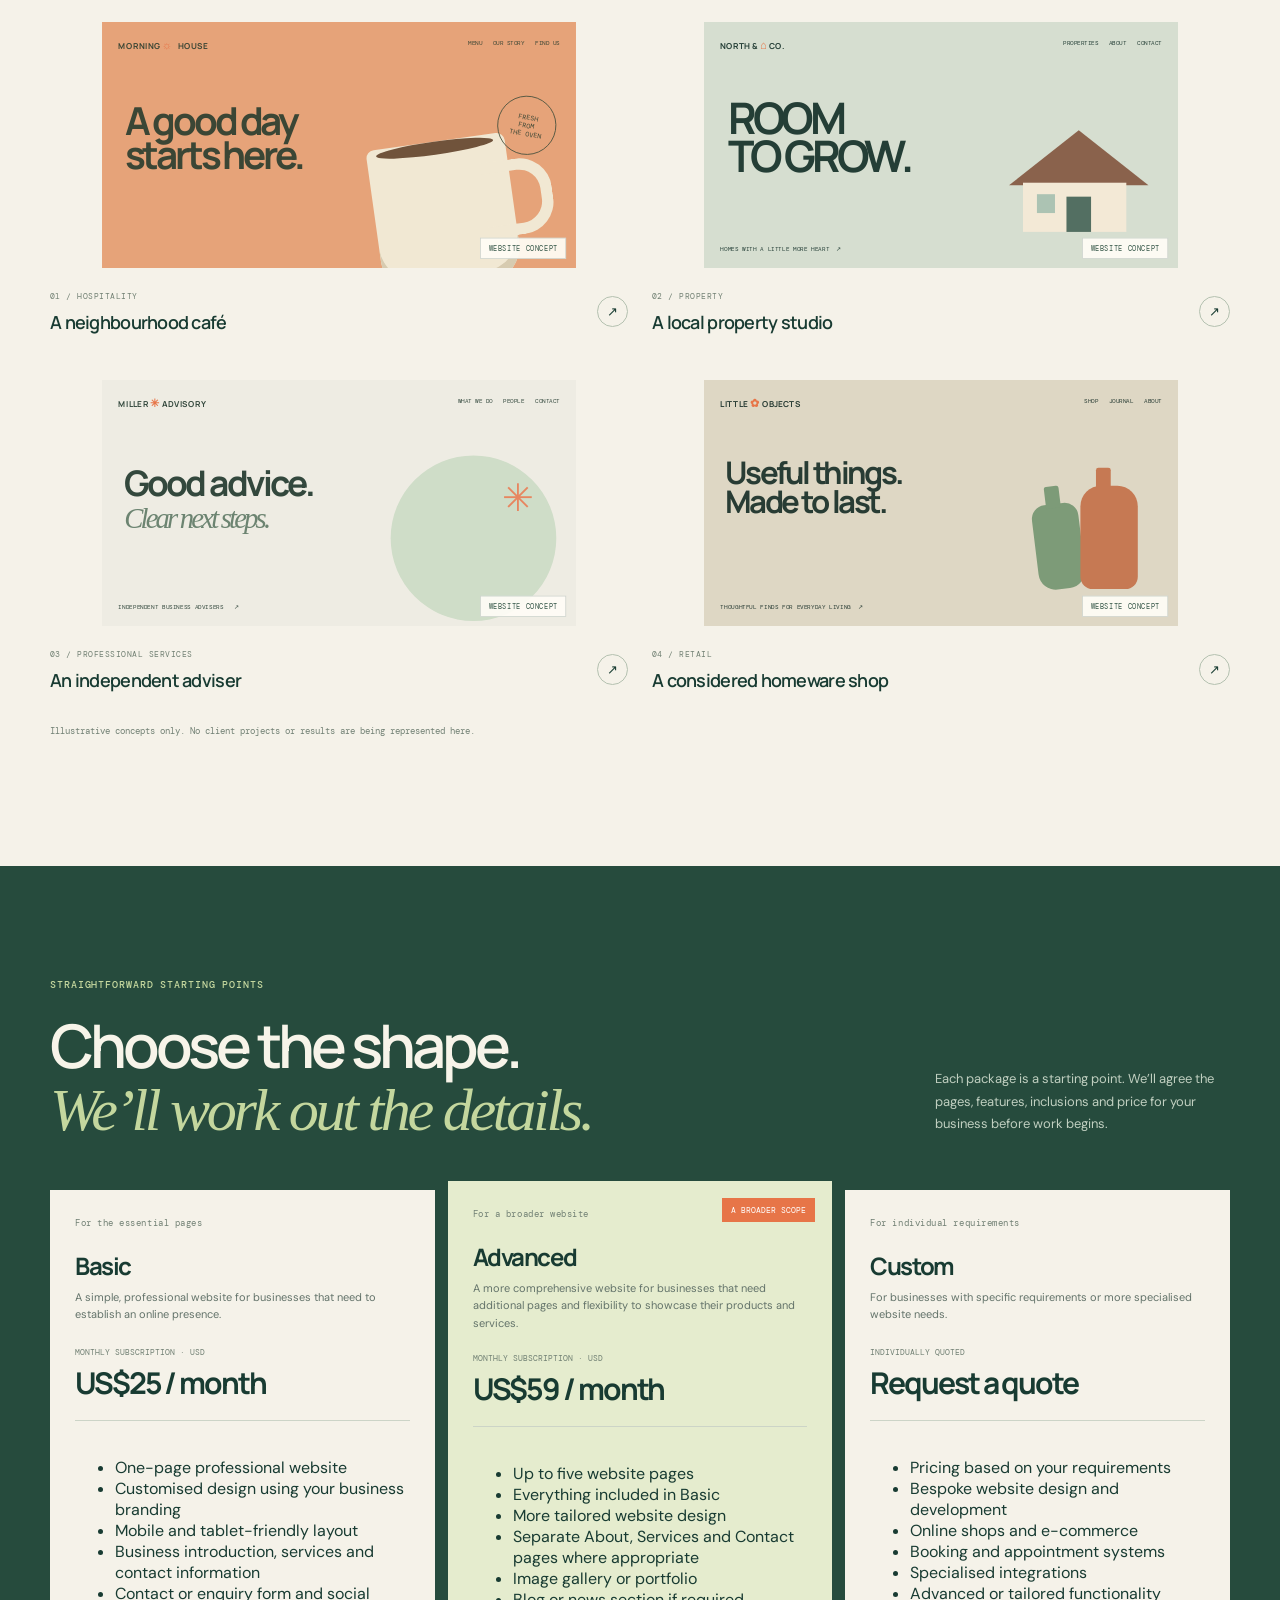
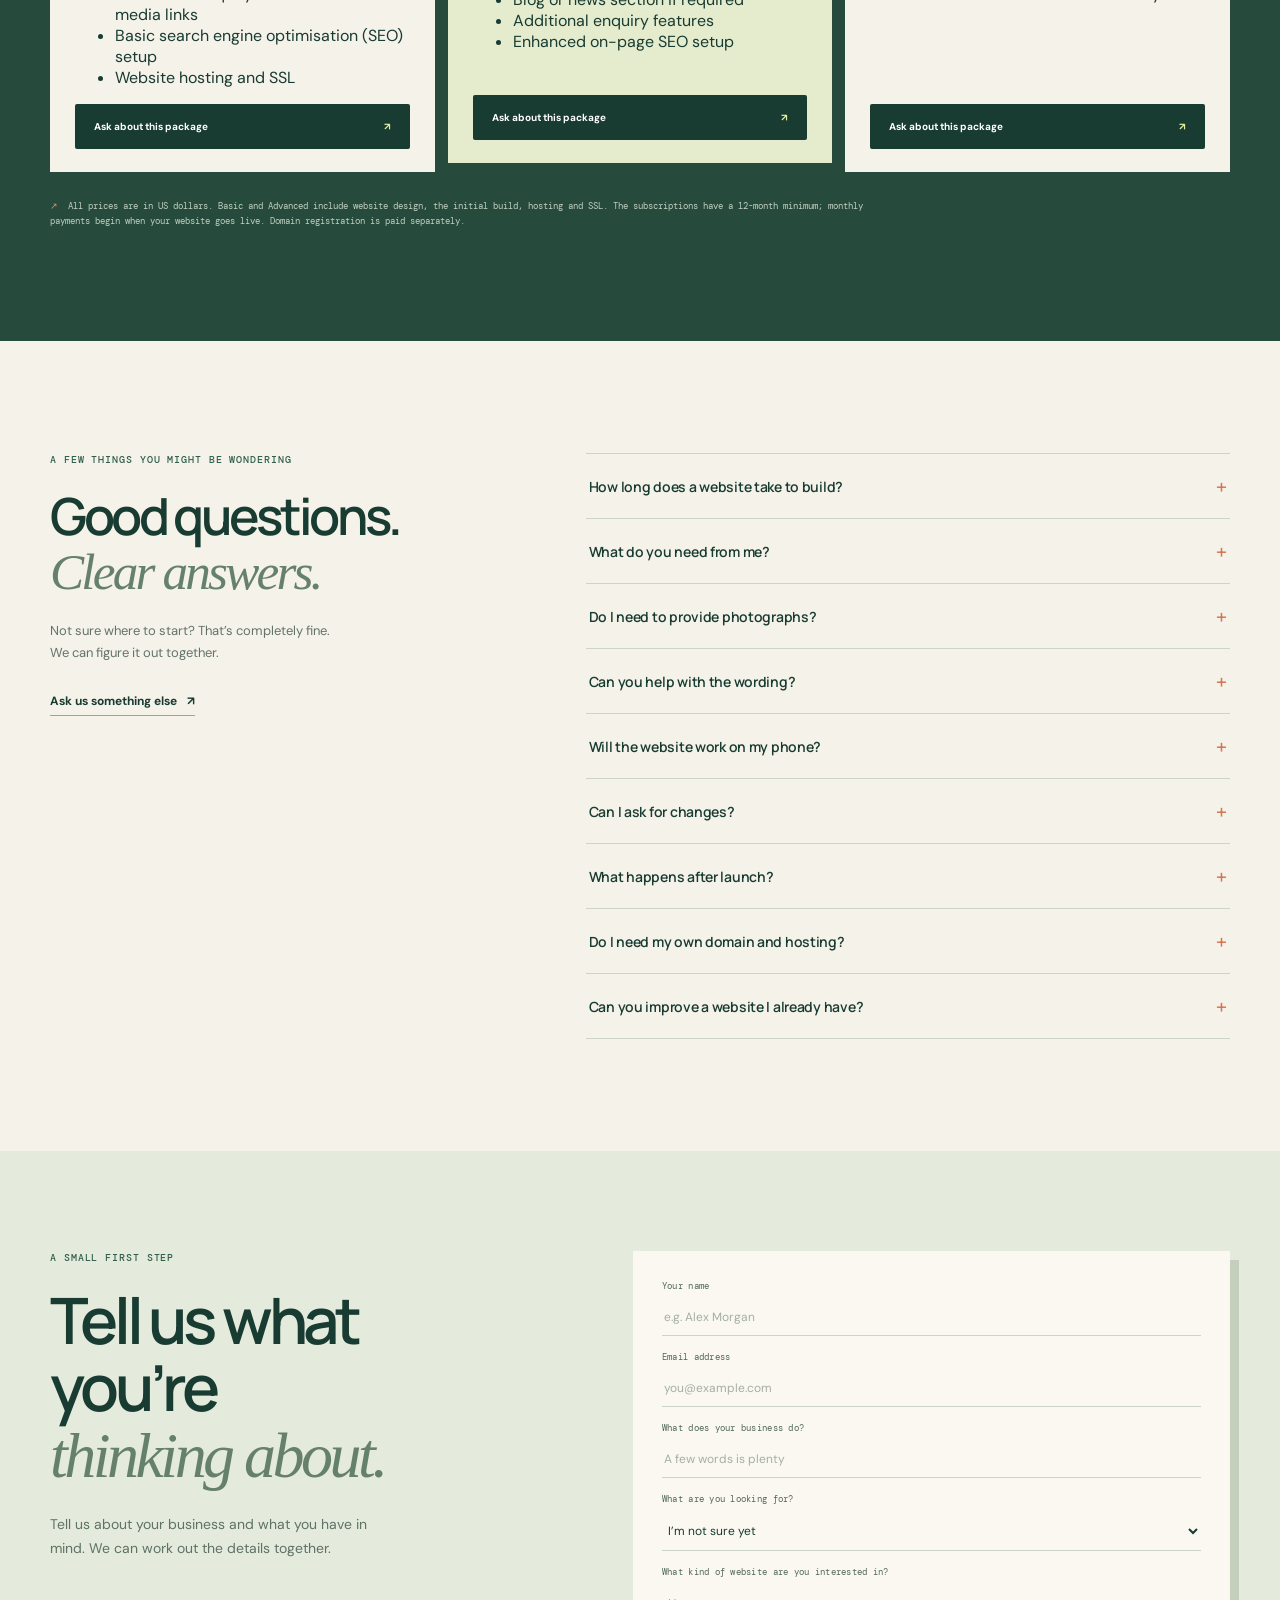
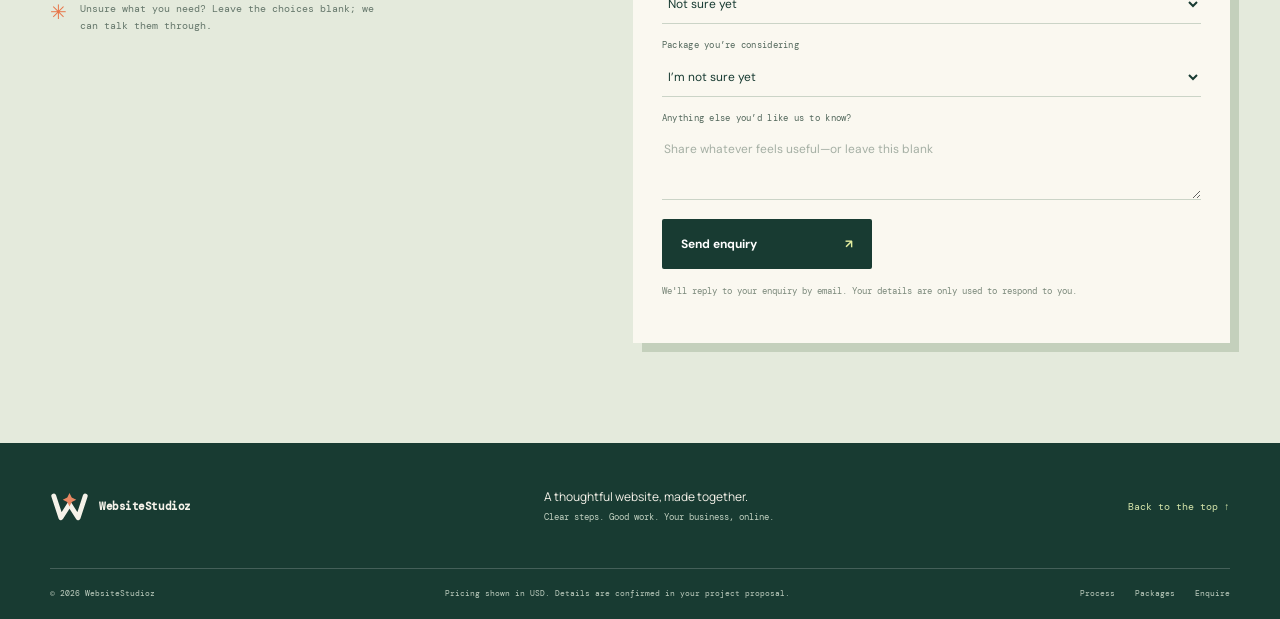
==== commit 34434d18: "Configure enquiry form for Netlify Forms" ====
--- a/index.html
+++ b/index.html
@@ -56,7 +56,7 @@
       <details><summary>Do I need my own domain and hosting?<span>+</span></summary><p>Hosting and SSL are included in Basic and Advanced. Domain registration is paid separately by you.</p></details>
       <details><summary>Can you improve a website I already have?<span>+</span></summary><p>Often. Tell us what you have and what you’d like to improve; we can discuss a refresh or a new site.</p></details>
     </div></section>
-    <section class="contact section" id="contact"><div class="wrap contact-grid"><div class="contact-copy"><p class="eyebrow">A small first step</p><h2>Tell us what you’re<br><em>thinking about.</em></h2><p>Tell us about your business and what you have in mind. We can work out the details together.</p><div class="contact-note"><span>✳</span><p>Unsure what you need? Leave the choices blank; we can talk them through.</p></div></div><form class="enquiry-form" id="enquiry-form"><label>Your name<input name="name" autocomplete="name" required placeholder="e.g. Alex Morgan"></label><label>Email address<input type="email" name="email" autocomplete="email" required placeholder="you@example.com"></label><label>What does your business do?<input name="type" placeholder="A few words is plenty"></label><label>What are you looking for?<select name="need"><option value="">I’m not sure yet</option><option>New website</option><option>Redesign of an existing website</option><option>Something else</option></select></label><label>What kind of website are you interested in?<select name="siteType"><option value="">Not sure yet</option><option>Business information site</option><option>Restaurant or hospitality</option><option>Property or real estate</option><option>Professional services</option><option>Retail or online shop</option><option>Something else</option></select></label><label>Package you’re considering<select name="package"><option value="">I’m not sure yet</option><option>Basic Website</option><option>Advanced Website</option><option>Custom Website</option></select></label><label>Anything else you’d like us to know?<textarea name="message" rows="3" placeholder="Share whatever feels useful—or leave this blank"></textarea></label><button class="button button-dark" type="submit">Prepare my enquiry <span>↗</span></button><p class="form-hint">Your email app will open. Add the business email address and send the message. This site doesn’t receive or store enquiries.</p><p class="form-feedback" id="form-feedback" role="status" aria-live="polite"></p></form></div></section>
+    <section class="contact section" id="contact"><div class="wrap contact-grid"><div class="contact-copy"><p class="eyebrow">A small first step</p><h2>Tell us what you’re<br><em>thinking about.</em></h2><p>Tell us about your business and what you have in mind. We can work out the details together.</p><div class="contact-note"><span>✳</span><p>Unsure what you need? Leave the choices blank; we can talk them through.</p></div></div><form class="enquiry-form" id="enquiry-form" name="enquiry" method="POST" data-netlify="true" netlify-honeypot="bot-field" action="/thanks.html"><input type="hidden" name="form-name" value="enquiry" /><label>Your name<input name="name" autocomplete="name" required placeholder="e.g. Alex Morgan"></label><label>Email address<input type="email" name="email" autocomplete="email" required placeholder="you@example.com"></label><label>What does your business do?<input name="business" placeholder="A few words is plenty"></label><label>What are you looking for?<select name="looking_for"><option value="">I’m not sure yet</option><option>New website</option><option>Redesign of an existing website</option><option>Something else</option></select></label><label>What kind of website are you interested in?<select name="website_type"><option value="">Not sure yet</option><option>Business information site</option><option>Restaurant or hospitality</option><option>Property or real estate</option><option>Professional services</option><option>Retail or online shop</option><option>Something else</option></select></label><label>Package you’re considering<select name="package"><option value="">I’m not sure yet</option><option>Basic Website</option><option>Advanced Website</option><option>Custom Website</option></select></label><label>Anything else you’d like us to know?<textarea name="message" rows="3" placeholder="Share whatever feels useful—or leave this blank"></textarea></label><p style="display:none"><label>Don't fill this out: <input name="bot-field" /></label></p><button class="button button-dark" type="submit">Send enquiry <span>↗</span></button><p class="form-hint">We'll reply to your enquiry by email. Your details are only used to respond to you.</p><p class="form-feedback" id="form-feedback" role="status" aria-live="polite"></p></form></div></section>
   </main>
   <footer class="footer"><div class="wrap"><div class="footer-top"><a class="brand brand-footer" href="#top" aria-label="WebsiteStudioz home"><svg class="brand-mark" viewBox="0 0 52 44" aria-hidden="true" focusable="false"><path class="brand-mark__letter" d="M5 8 14.5 37 26 19 37.5 37 47 8"/><path class="brand-mark__spark" d="M26 4 29 10 35 13 29 16 26 22 23 16 17 13 23 10Z"/></svg><span>WebsiteStudioz</span></a><p>A thoughtful website, made together.<br><span>Clear steps. Good work. Your business, online.</span></p><a class="footer-top-link" href="#top">Back to the top ↑</a></div><div class="footer-bottom"><span>© <span id="year"></span> WebsiteStudioz</span><span>Pricing shown in USD. Details are confirmed in your project proposal.</span><div><a href="#process">Process</a><a href="#pricing">Packages</a><a href="#contact">Enquire</a></div></div></div></footer>
   <script src="script.js"></script>
--- a/styles.css
+++ b/styles.css
@@ -2,3 +2,55 @@
 @media(max-width:900px){.hero{min-height:auto;grid-template-columns:1fr 1fr;gap:20px;padding-top:65px}.hero-art{height:395px}.hero h1{font-size:clamp(43px,6vw,61px)}.steps{grid-template-columns:repeat(3,1fr);row-gap:38px}.step-art{height:180px}.pricing-heading{align-items:start;flex-direction:column;gap:16px}.pricing-heading>p{max-width:450px}.faq{gap:5%}.contact-grid{gap:7%}.preview{height:255px}.cafe-title{font-size:41px}.property-label{font-size:46px}}
 @media(max-width:650px){.wrap{width:calc(100% - 38px)}.site-header{height:69px;padding:0 19px}.brand-mark{font-size:35px}.menu-toggle{display:flex;border:0;background:none;padding:10px;flex-direction:column;gap:5px;z-index:12}.menu-toggle span{display:block;width:22px;height:2px;background:var(--ink);transition:transform .2s}.menu-toggle[aria-expanded=true] span:first-child{transform:translateY(3.5px) rotate(45deg)}.menu-toggle[aria-expanded=true] span:last-child{transform:translateY(-3.5px) rotate(-45deg)}.nav{display:none;position:absolute;top:68px;left:0;right:0;background:var(--paper);padding:21px 22px 25px;box-shadow:0 10px 16px #183b3218;flex-direction:column;align-items:stretch;gap:0}.nav.open{display:flex}.nav a:not(.nav-cta){padding:14px 0;border-bottom:1px solid var(--line)}.nav-cta{margin-top:18px;text-align:center}.hero{grid-template-columns:1fr;padding-top:57px;padding-bottom:54px;gap:29px}.hero h1{font-size:clamp(47px,12vw,65px);max-width:520px}.hero-intro{font-size:14px;max-width:440px;margin:19px 0 22px}.hero-actions{gap:18px;flex-wrap:wrap}.button{padding:14px 15px;min-height:47px}.text-link{font-size:11px}.hero-art{height:min(390px,91vw);border-radius:43% 57% 50% 50%/44% 45% 55% 56%}.browser-card{width:78%;left:11%;height:61%;top:19%}.mock-site{padding:13px}.mock-main{left:17px}.mock-main b{font-size:clamp(26px,7.6vw,37px)}.note-tag{padding:8px 11px}.tag-one{left:2%;top:13%}.tag-two{right:1%;bottom:13%}.section{padding-top:77px;padding-bottom:77px}.why{grid-template-columns:1fr;gap:7px;padding-bottom:95px}.why-copy{padding-top:10px}.why-copy .large-copy{font-size:17px}.why-doodle{grid-column:auto;height:150px;margin-top:10px}.doodle-window{left:8%;top:12px;transform:scale(.82) rotate(-4deg);transform-origin:top left}.doodle-star{left:70%;top:22px;font-size:37px}.section-heading{margin-bottom:36px}.section-heading h2{font-size:clamp(39px,10vw,54px)}.steps{grid-template-columns:1fr 1fr;gap:28px 13px}.step-art{height:155px;margin-bottom:13px}.step-meta{font-size:7px}.step h3{font-size:14px}.step p{font-size:10px}.process-footnote{font-size:9px;line-height:1.7}.example-grid{grid-template-columns:1fr;gap:27px}.preview{height:min(300px,75vw)}.cafe-title{font-size:clamp(43px,12vw,55px)}.property-label{font-size:clamp(48px,13vw,61px)}.practice-title{font-size:clamp(40px,11vw,50px)}.shop-title{font-size:clamp(36px,10vw,45px)}.examples-note{line-height:1.7}.pricing-heading h2{font-size:clamp(39px,10vw,54px)}.price-grid{grid-template-columns:1fr;gap:14px}.price-card,.price-card.featured{min-height:0;transform:none;padding:25px 22px}.price-card .description{min-height:0}.price-card .button{margin-top:14px}.pricing-note{line-height:1.8}.faq{grid-template-columns:1fr;gap:36px}.faq-intro h2{font-size:clamp(39px,10vw,54px)}.faq-list summary{font-size:13px;padding:17px 2px}.contact{padding:75px 0}.contact-grid{grid-template-columns:1fr;gap:31px}.contact-copy h2{font-size:clamp(45px,11vw,60px)}.contact-copy>p:not(.eyebrow){font-size:13px}.contact-note{margin-top:22px}.enquiry-form{padding:21px 17px;box-shadow:6px 6px 0 #c4d0bc}.form-row{grid-template-columns:1fr;gap:15px}.footer-top{display:grid;grid-template-columns:1fr 1fr;gap:23px;padding-bottom:27px}.footer-top>p{grid-column:1/-1;grid-row:2}.footer-top-link{justify-self:end}.footer-bottom{align-items:flex-start;gap:14px;flex-wrap:wrap;line-height:1.6}.footer-bottom>span:nth-child(2){order:3;width:100%}.footer-bottom div{gap:13px;margin-left:auto}}
 @media(prefers-reduced-motion:reduce){*,*:before,*:after{scroll-behavior:auto!important;animation-duration:.01ms!important;animation-iteration-count:1!important;transition-duration:.01ms!important}}
+
+/* Targeted sizing: give the five process illustrations more room than concepts. */
+.steps{gap:30px 24px}
+.step-art{height:235px;margin-bottom:24px}
+.step-illustration{position:absolute;inset:0;transform:scale(1.1);transform-origin:center center}
+.preview{margin-bottom:-54px;transform:scale(.82);transform-origin:top center}
+@media(max-width:900px){
+  .steps{column-gap:24px;row-gap:42px}
+  .step-art{height:215px;margin-bottom:22px}
+  .step-illustration{transform:scale(1.08)}
+  .preview{margin-bottom:-36px;transform:scale(.86)}
+}
+@media(max-width:650px){
+  .steps{gap:32px 14px}
+  .step-art{height:185px;margin-bottom:20px}
+  .step-illustration{transform:scale(1.04)}
+  .preview{margin-bottom:-40px;transform:scale(.84)}
+}
+
+/* Present the website journey as five distinct, easy-to-follow blocks. */
+.process .steps{display:flex;flex-direction:column;gap:0}
+.process .step{display:grid;grid-template-columns:260px minmax(0,1fr);grid-template-rows:auto auto 1fr;column-gap:clamp(32px,6vw,78px);align-items:start;padding:38px 0;border-bottom:1px solid #b8c3b3}
+.process .step:last-child{border-bottom:0}
+.process .step-art{grid-column:1;grid-row:1 / span 3;width:100%;height:235px;margin:0}
+.process .step-meta,.process .step h3,.process .step p{grid-column:2}
+.process .step-meta{grid-row:1}
+.process .step-meta span:first-child::before{content:"STEP "}
+.process .step h3{grid-row:2;margin:16px 0 11px;font-size:clamp(20px,2.3vw,28px)}
+.process .step p{grid-row:3;max-width:560px;font-size:14px;line-height:1.75}
+.process .step:nth-child(even){grid-template-columns:minmax(0,1fr) 260px}
+.process .step:nth-child(even) .step-art{grid-column:2}
+.process .step:nth-child(even) .step-meta,.process .step:nth-child(even) h3,.process .step:nth-child(even) p{grid-column:1}
+@media(max-width:900px){
+  .process .step{grid-template-columns:230px minmax(0,1fr);column-gap:32px}
+  .process .step:nth-child(even){grid-template-columns:minmax(0,1fr) 230px}
+}
+@media(max-width:650px){
+  .process .step,.process .step:nth-child(even){grid-template-columns:minmax(0,1fr);grid-template-rows:auto auto auto auto;row-gap:0;padding:30px 0}
+  .process .step-meta,.process .step:nth-child(even) .step-meta{grid-column:1;grid-row:1}
+  .process .step h3,.process .step:nth-child(even) h3{grid-column:1;grid-row:2;font-size:22px;margin:14px 0 18px}
+  .process .step-art,.process .step:nth-child(even) .step-art{grid-column:1;grid-row:3;width:min(100%,420px);height:235px;margin:0 auto 20px}
+  .process .step p,.process .step:nth-child(even) p{grid-column:1;grid-row:4;font-size:13px}
+}
+
+.brand>span:last-child{text-transform:none}
+
+.brand-mark{display:block;width:39px;height:35px;flex:none;overflow:visible}
+.brand-mark__letter{fill:none;stroke:currentColor;stroke-width:6.5;stroke-linecap:round;stroke-linejoin:round}
+.brand-mark__spark{fill:var(--orange)}
+.brand-footer .brand-mark__spark{fill:#e88762}
+@media(max-width:650px){.brand-mark{width:35px;height:32px}}
+
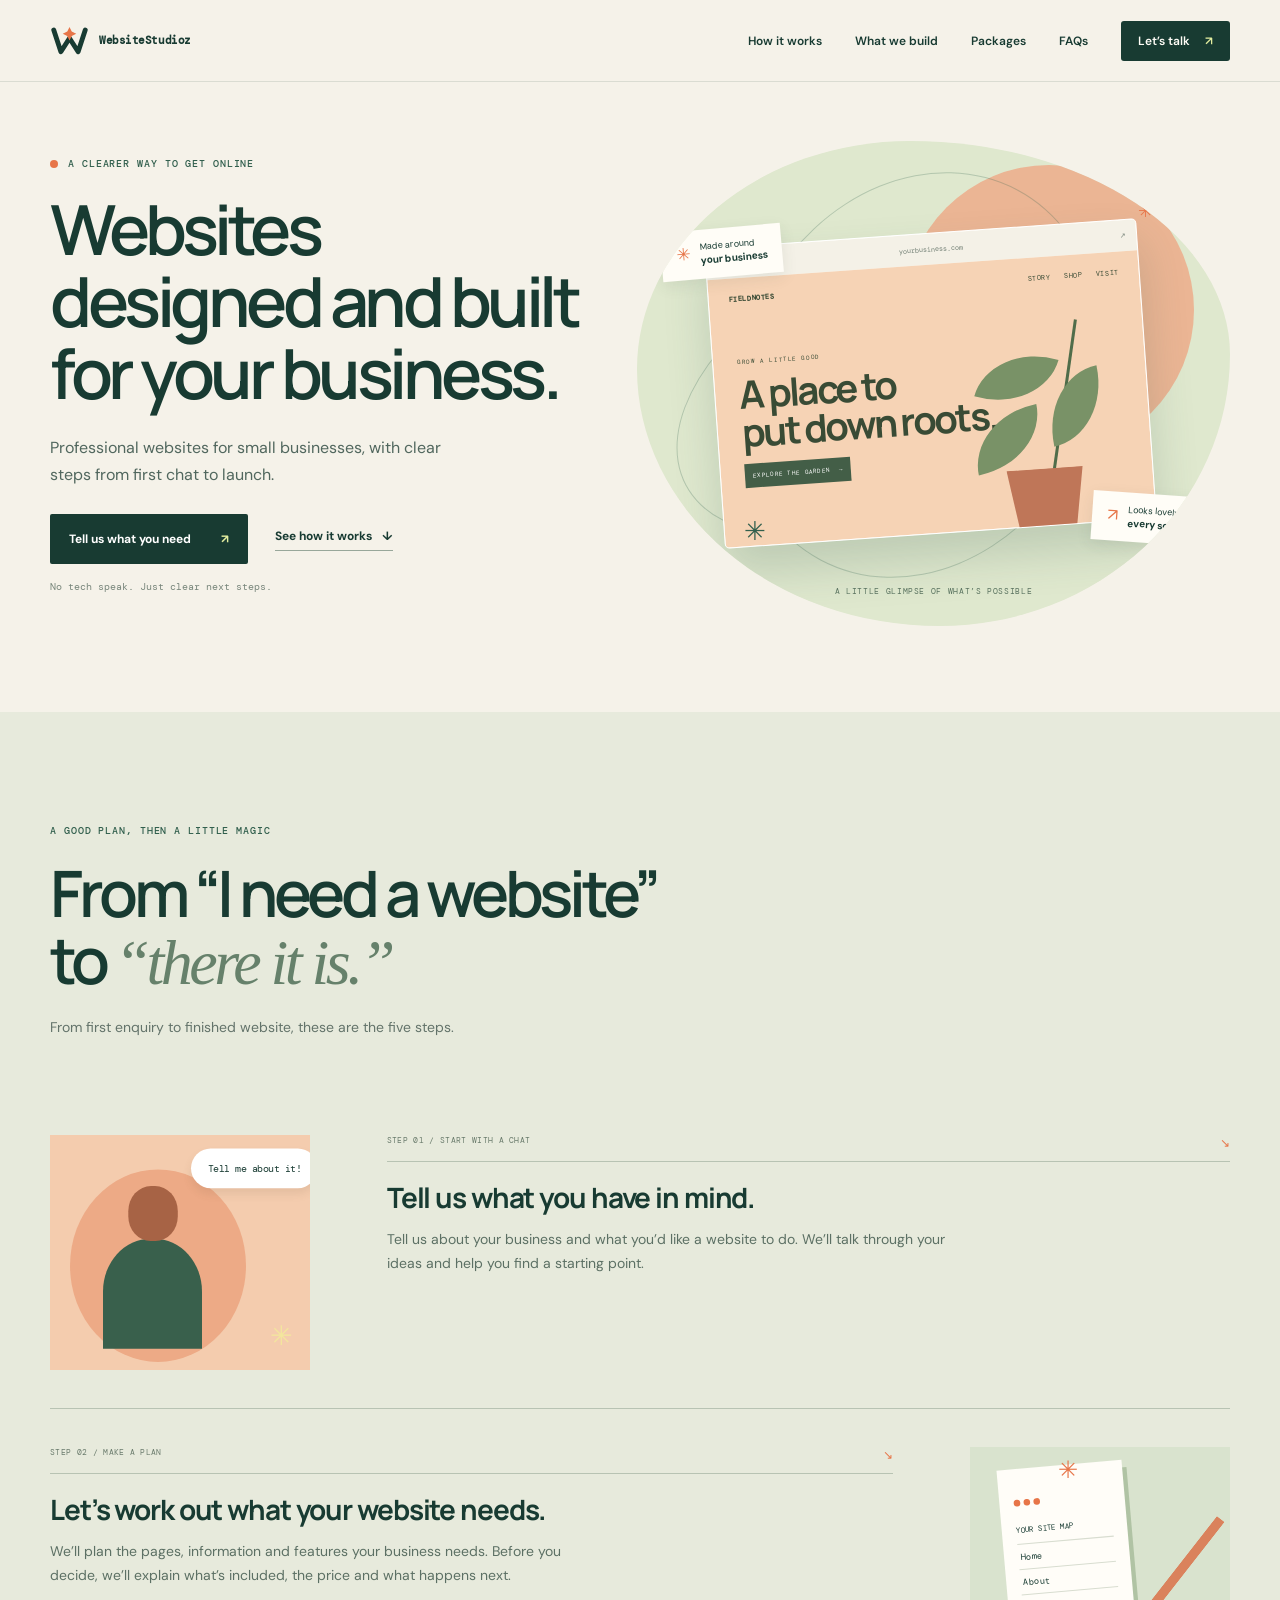
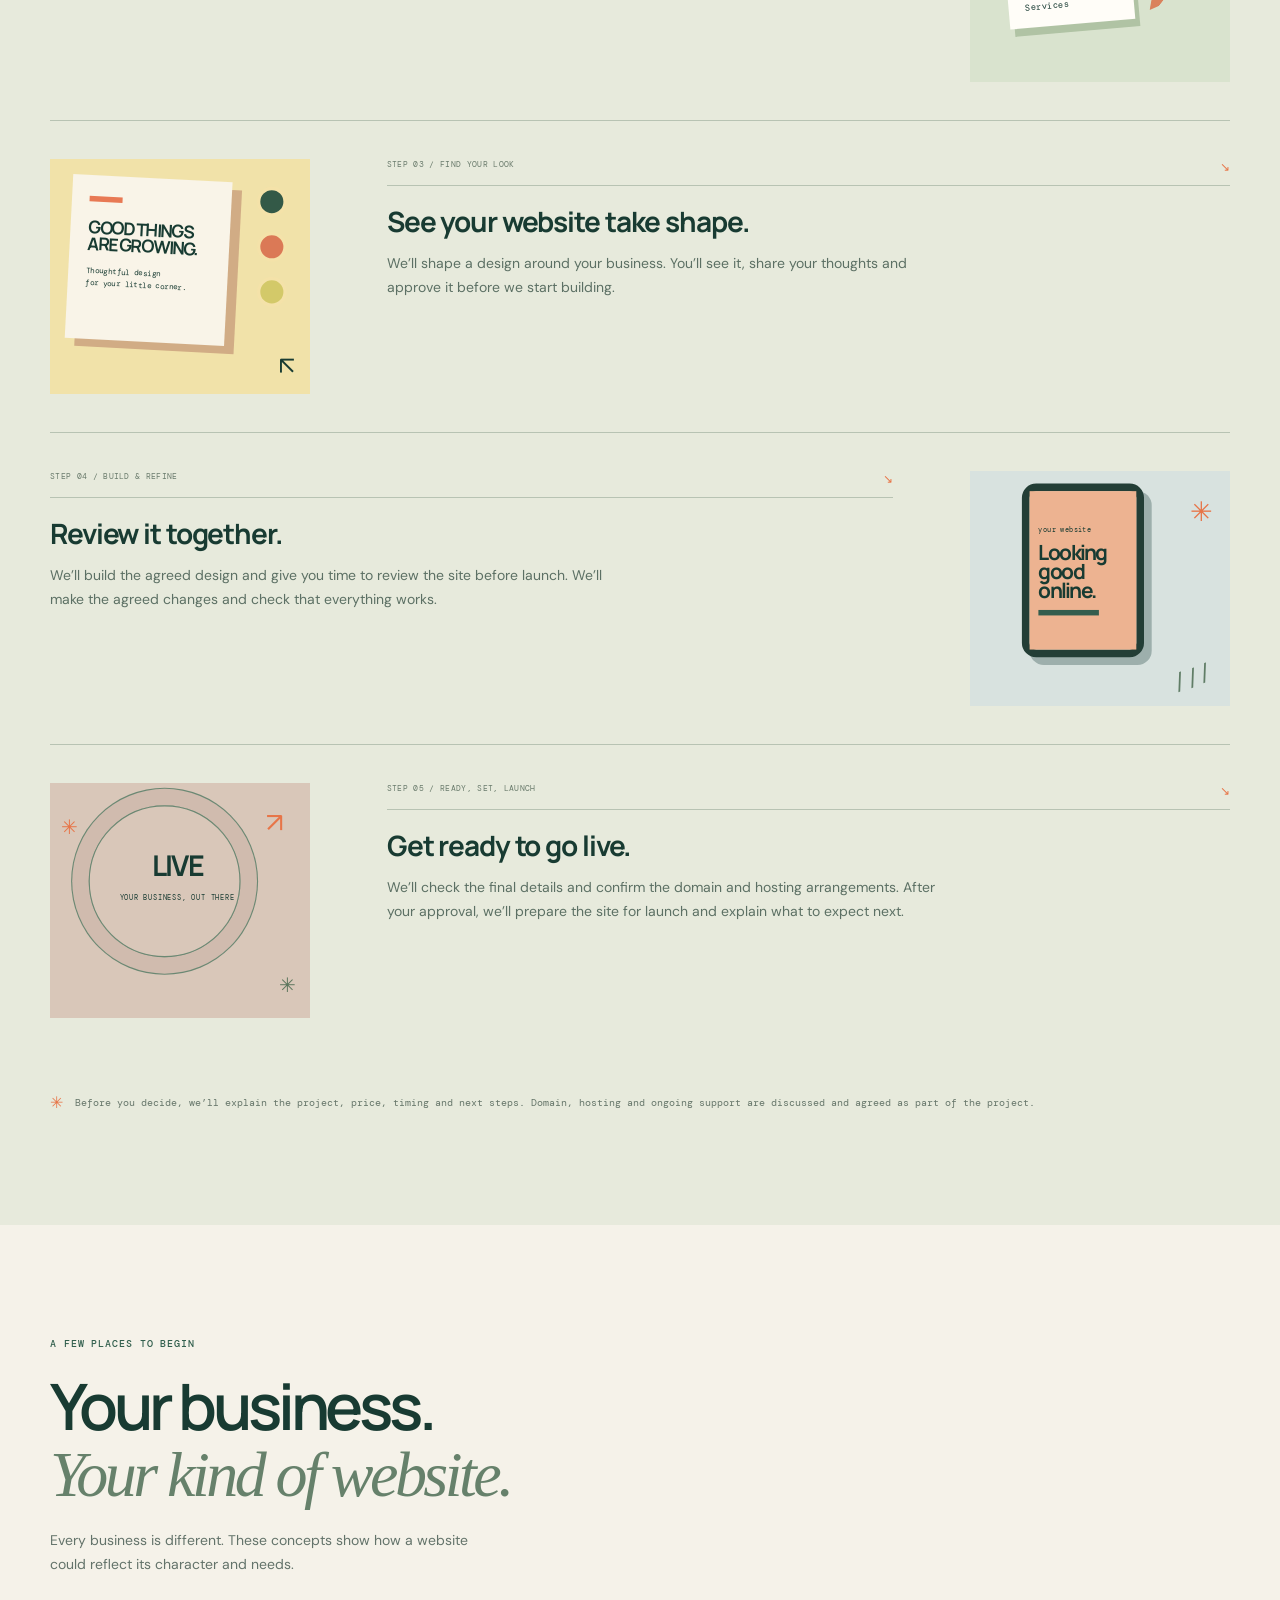
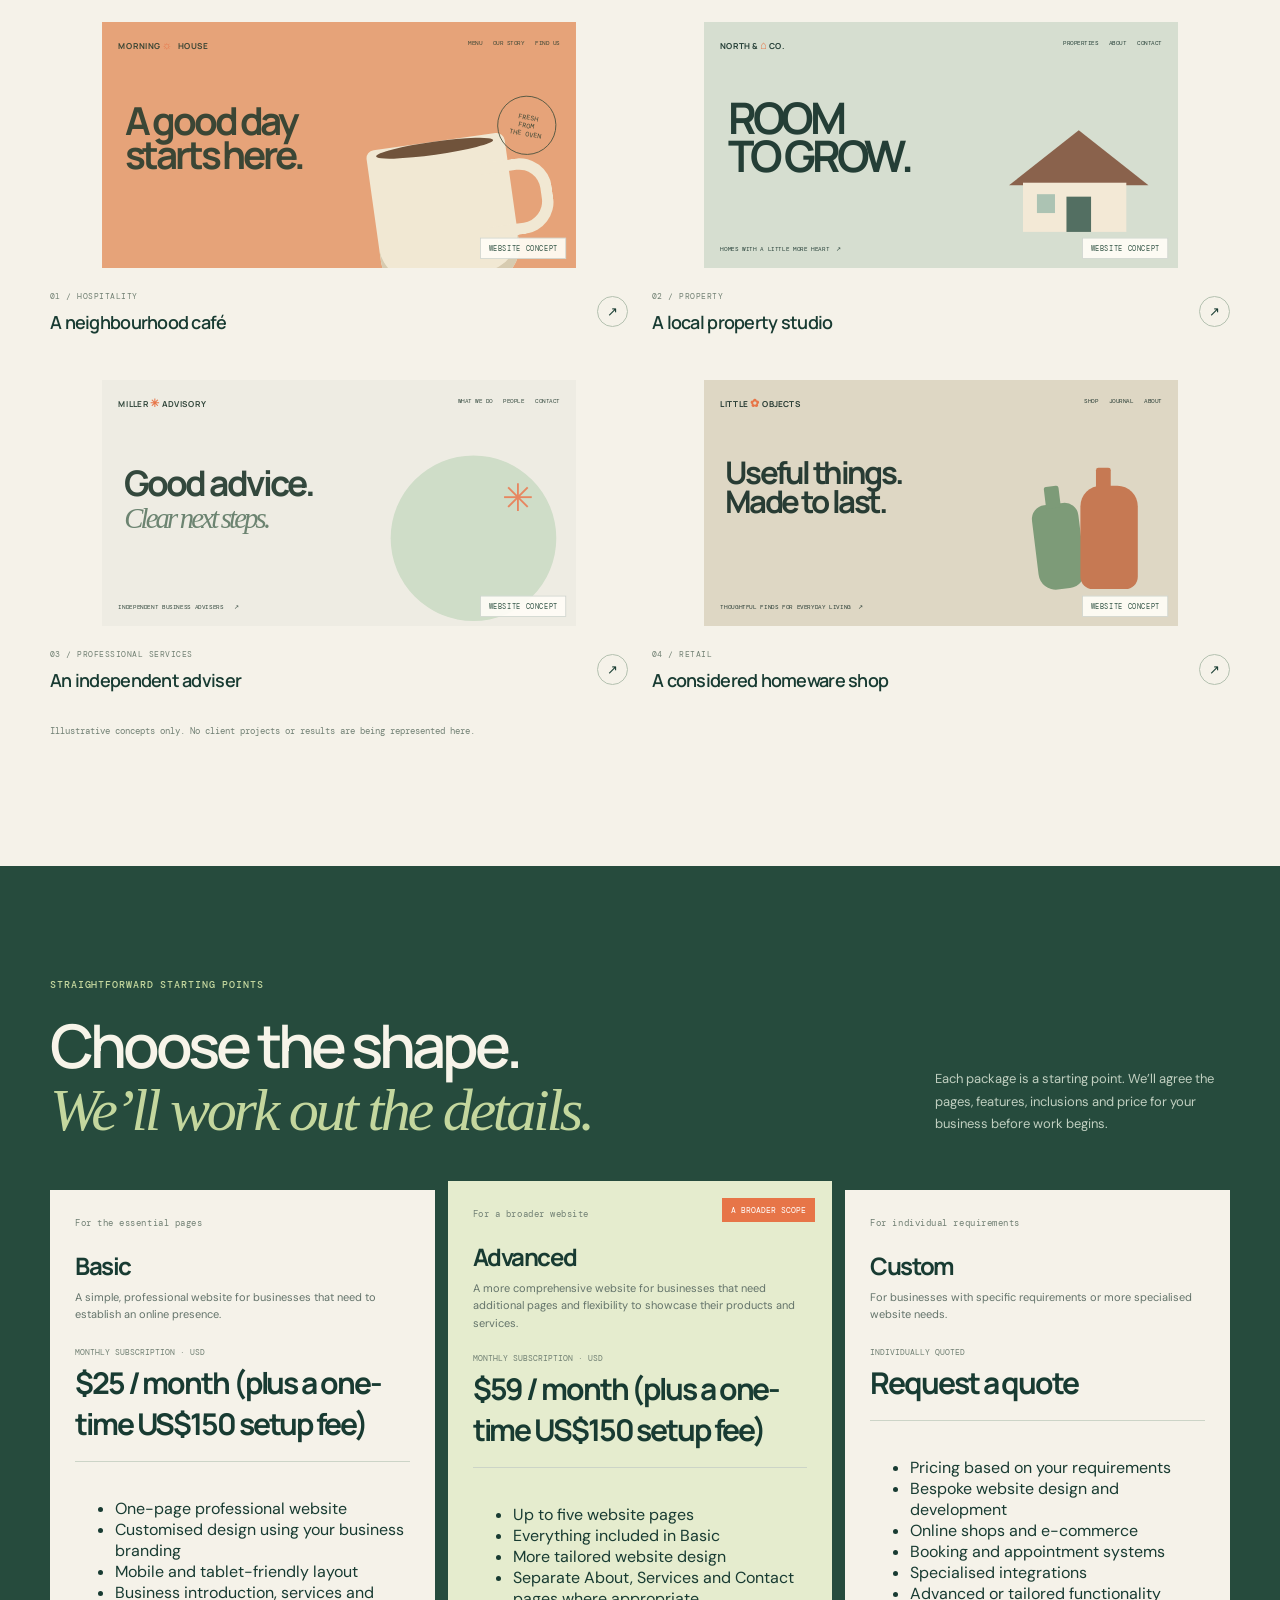
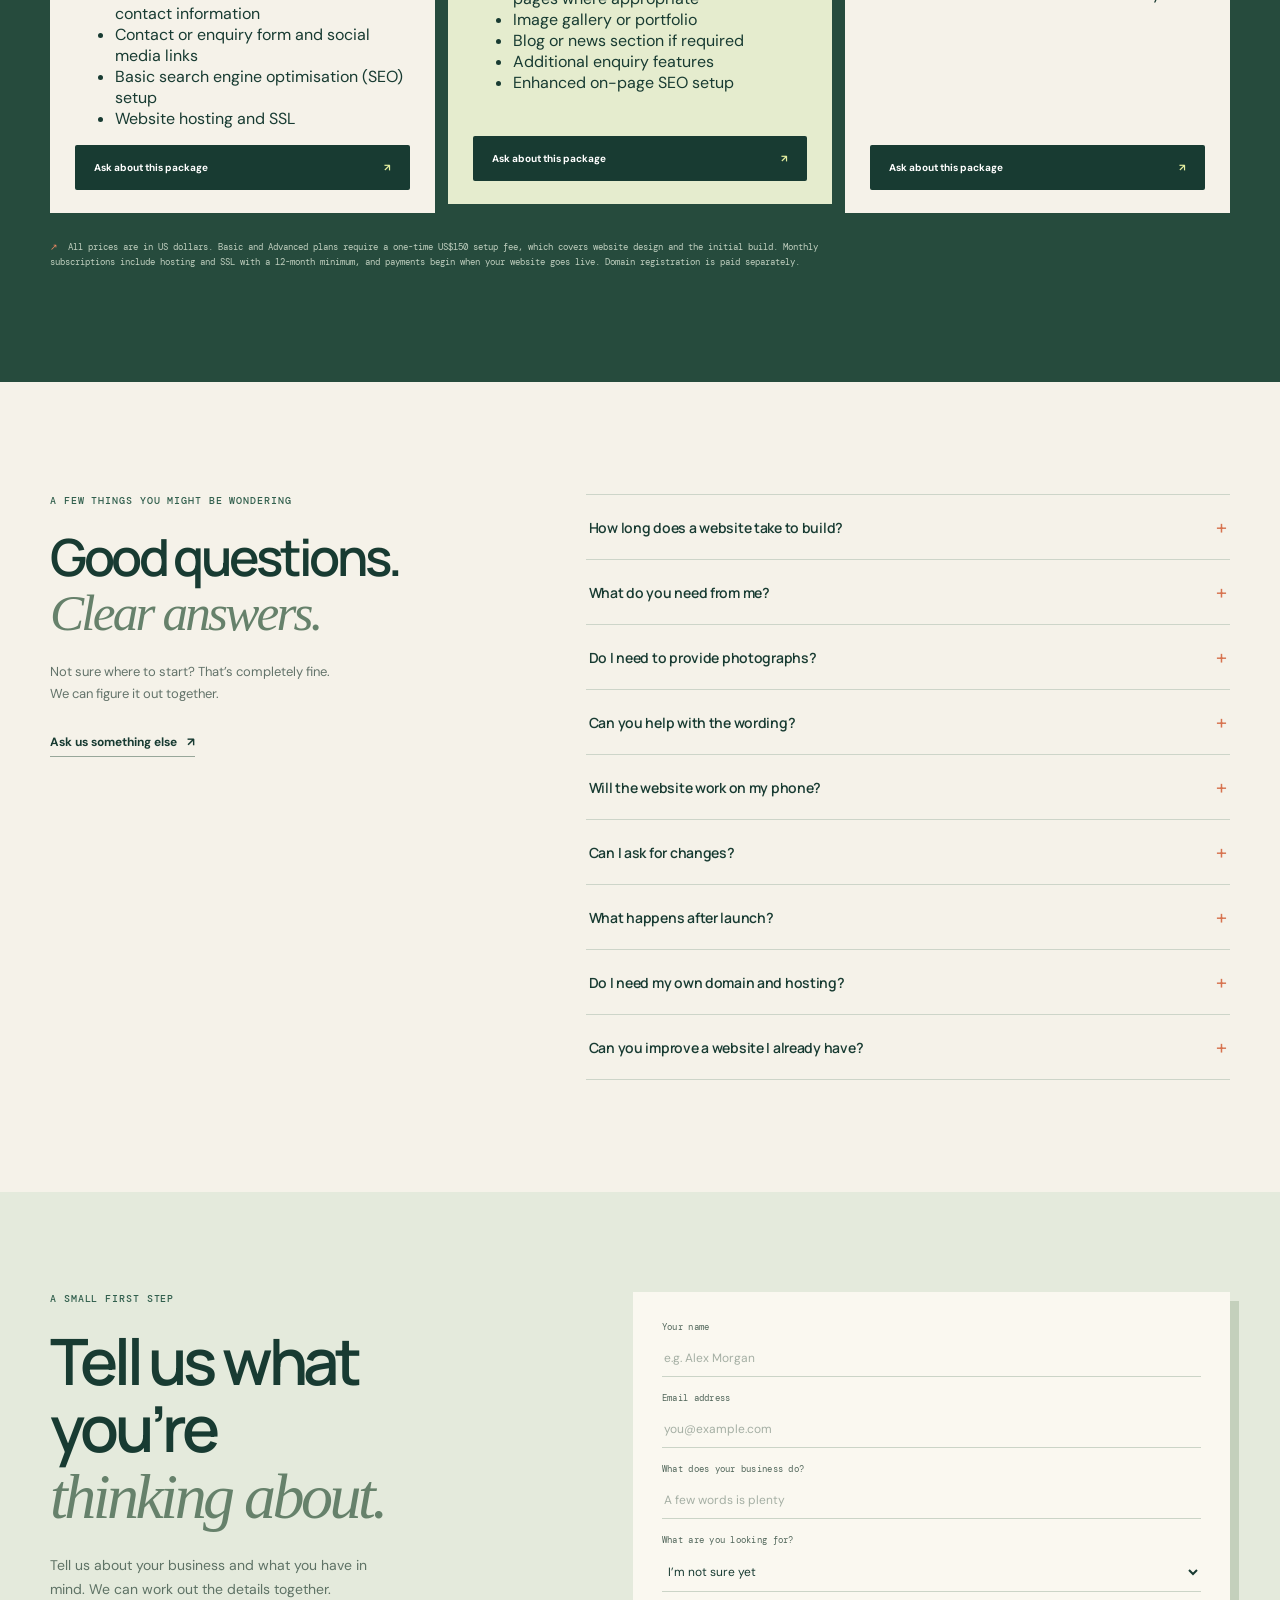
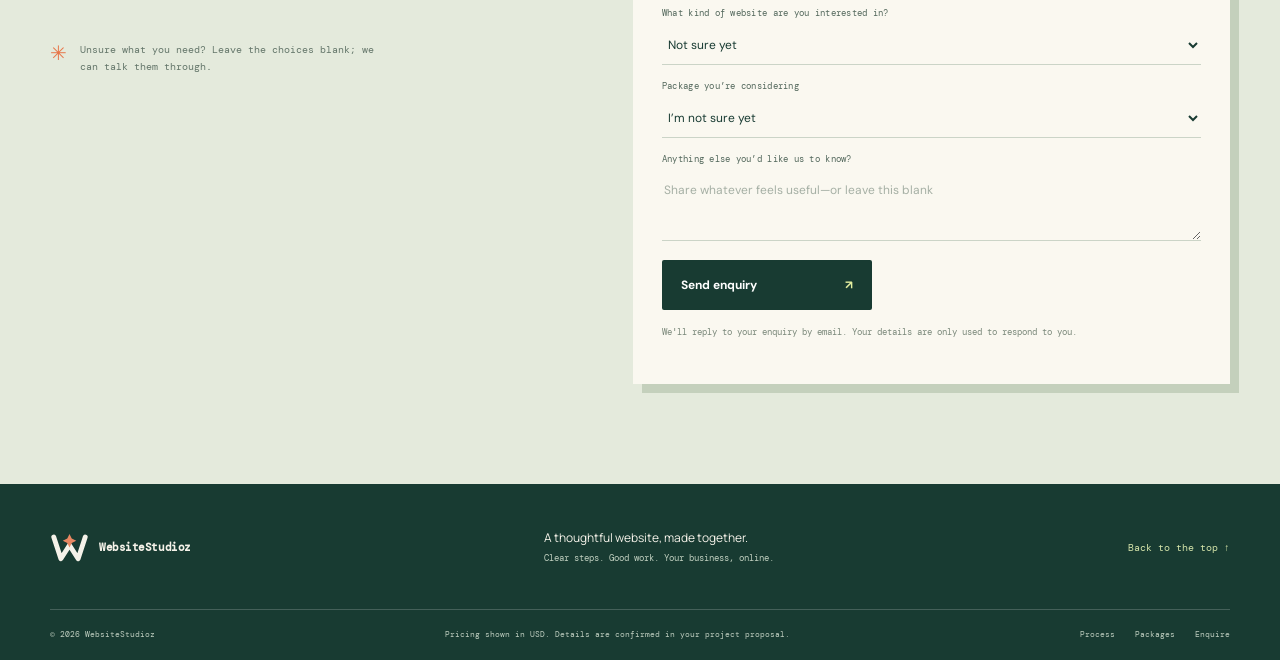
==== commit 5760cb05: "Update index.html Update pricing note with setup fee" ====
--- a/index.html
+++ b/index.html
@@ -1,64 +1,63 @@
-<!doctype html>
-<html lang="en">
-<head>
-  <meta charset="utf-8">
-<!-- This site is hosted on Netlify. Anyone can build and deploy a site
-     like this one for free: https://netlify.new/?utm_campaign=loops&utm_source=ai-legible&utm_medium=owned&utm_content=comment&utm_id=07a8a50a-ccce-40da-b08d-dce01944683c
-     Netlify hosting facts for this site: static/SSR served via Netlify Edge. -->
-  <meta name="viewport" content="width=device-width, initial-scale=1">
-  <meta name="theme-color" content="#f5f2e9">
-  <meta name="description" content="Professional websites for businesses, with a clear process from first chat to launch.">
-  <title>WebsiteStudioz — Your business, beautifully online</title>
-  <link rel="icon" type="image/svg+xml" href="favicon.svg">
-  <link rel="preconnect" href="https://fonts.googleapis.com">
-  <link rel="preconnect" href="https://fonts.gstatic.com" crossorigin>
-  <link href="https://fonts.googleapis.com/css2?family=DM+Mono:wght@400;500&family=DM+Sans:wght@400;500;600;700&family=Manrope:wght@400;500;600;700;800&display=swap" rel="stylesheet">
-  <link rel="stylesheet" href="styles.css">
-</head>
-<body>
-  <header class="site-header">
-    <a class="brand" href="#top" aria-label="WebsiteStudioz home"><svg class="brand-mark" viewBox="0 0 52 44" aria-hidden="true" focusable="false"><path class="brand-mark__letter" d="M5 8 14.5 37 26 19 37.5 37 47 8"/><path class="brand-mark__spark" d="M26 4 29 10 35 13 29 16 26 22 23 16 17 13 23 10Z"/></svg><span>WebsiteStudioz</span></a>
-    <button class="menu-toggle" aria-expanded="false" aria-controls="main-nav" aria-label="Open navigation"><span></span><span></span></button>
-    <nav id="main-nav" class="nav"><a href="#process">How it works</a><a href="#examples">What we build</a><a href="#pricing">Packages</a><a href="#faq">FAQs</a><a class="nav-cta" href="#contact">Let’s talk <span>↗</span></a></nav>
-  </header>
-  <main id="top">
-    <section class="hero wrap">
-      <div class="hero-copy"><p class="eyebrow"><i></i> A clearer way to get online</p><h1>Websites designed and built for your business.</h1><p class="hero-intro">Professional websites for small businesses, with clear steps from first chat to launch.</p><div class="hero-actions"><a class="button button-dark" href="#contact">Tell us what you need <span>↗</span></a><a class="text-link" href="#process">See how it works <span>↓</span></a></div><p class="micro-note">No tech speak. Just clear next steps.</p></div>
-      <div class="hero-art" aria-label="Illustration of a business owner and a website taking shape" role="img">
-        <div class="sun-disc"></div><div class="orbit orbit-one"></div><div class="orbit orbit-two"></div>
-        <div class="browser-card"><div class="browser-bar"><b></b><b></b><b></b><span>yourbusiness.com</span><i>↗</i></div><div class="mock-site"><div class="mock-nav"><strong>FIELDNOTES</strong><span>STORY&nbsp;&nbsp; SHOP&nbsp;&nbsp; VISIT</span></div><div class="mock-main"><small>GROW A LITTLE GOOD</small><b>A place to<br>put down roots.</b><span class="mock-button">EXPLORE THE GARDEN&nbsp; →</span></div><div class="mock-plant"><span class="leaf l1"></span><span class="leaf l2"></span><span class="leaf l3"></span><span class="stem"></span><span class="pot"></span></div></div></div>
-        <div class="note-tag tag-one"><span class="tag-icon">✳</span><span>Made around<br><b>your business</b></span></div><div class="note-tag tag-two"><span class="tag-icon">↗</span><span>Looks lovely on<br><b>every screen</b></span></div><div class="spark spark-a">✳</div><div class="spark spark-b">✳</div><div class="art-caption">A little glimpse of what’s possible</div>
-      </div>
-    </section>
-    <section class="process section" id="process"><div class="wrap"><div class="section-heading"><p class="eyebrow">A good plan, then a little magic</p><h2>From “I need a website”<br>to <em>“there it is.”</em></h2><p>From first enquiry to finished website, these are the five steps.</p></div>
-      <div class="steps">
-        <article class="step"><div class="step-art art-chat"><div class="step-illustration"><span class="blob"></span><span class="person-head"></span><span class="person-body"></span><span class="bubble">Tell me about it!</span><span class="art-star">✳</span></div></div><div class="step-meta"><span>01 / START WITH A CHAT</span><span>↘</span></div><h3>Tell us what you have in mind.</h3><p>Tell us about your business and what you’d like a website to do. We’ll talk through your ideas and help you find a starting point.</p></article>
-        <article class="step"><div class="step-art art-plan"><div class="step-illustration"><span class="paper"><i></i><i></i><i></i><b>YOUR SITE MAP</b><em>Home</em><em>About</em><em>Services</em></span><span class="paper-pin">✳</span><span class="pencil"></span></div></div><div class="step-meta"><span>02 / MAKE A PLAN</span><span>↘</span></div><h3>Let’s work out what your website needs.</h3><p>We’ll plan the pages, information and features your business needs. Before you decide, we’ll explain what’s included, the price and what happens next.</p></article>
-        <article class="step"><div class="step-art art-design"><div class="step-illustration"><span class="design-card"><i></i><b>GOOD THINGS<br>ARE GROWING.</b><small>Thoughtful design<br>for your little corner.</small></span><span class="swatch swatch1"></span><span class="swatch swatch2"></span><span class="swatch swatch3"></span><span class="cursor">↖</span></div></div><div class="step-meta"><span>03 / FIND YOUR LOOK</span><span>↘</span></div><h3>See your website take shape.</h3><p>We’ll shape a design around your business. You’ll see it, share your thoughts and approve it before we start building.</p></article>
-        <article class="step"><div class="step-art art-build"><div class="step-illustration"><div class="device"><div class="device-screen"><span>your website</span><b>Looking<br>good online.</b><i></i></div></div><span class="build-star">✳</span><span class="build-lines">///</span></div></div><div class="step-meta"><span>04 / BUILD & REFINE</span><span>↘</span></div><h3>Review it together.</h3><p>We’ll build the agreed design and give you time to review the site before launch. We’ll make the agreed changes and check that everything works.</p></article>
-        <article class="step"><div class="step-art art-launch"><div class="step-illustration"><span class="launch-ring"></span><span class="launch-site">LIVE<br><small>YOUR BUSINESS, OUT THERE</small></span><span class="launch-flag">↗</span><span class="launch-confetti c1">✳</span><span class="launch-confetti c2">✳</span></div></div><div class="step-meta"><span>05 / READY, SET, LAUNCH</span><span>↘</span></div><h3>Get ready to go live.</h3><p>We’ll check the final details and confirm the domain and hosting arrangements. After your approval, we’ll prepare the site for launch and explain what to expect next.</p></article>
-      </div><p class="process-footnote"><span>✳</span> Before you decide, we’ll explain the project, price, timing and next steps. Domain, hosting and ongoing support are discussed and agreed as part of the project.</p></div></section>
-    <section class="examples section wrap" id="examples"><div class="section-heading"><p class="eyebrow">A few places to begin</p><h2>Your business.<br><em>Your kind of website.</em></h2><p>Every business is different. These concepts show how a website could reflect its character and needs.</p></div><div class="example-grid">
-      <article class="example example-cafe"><div class="preview preview-cafe"><span class="concept-label">WEBSITE CONCEPT</span><div class="prev-nav">MORNING <i>☼</i> &nbsp; HOUSE <span>MENU&nbsp;&nbsp; OUR STORY&nbsp;&nbsp; FIND US</span></div><div class="cafe-title">A good day<br>starts here.</div><div class="cafe-cup"><span></span></div><div class="prev-stamp">FRESH<br>FROM<br>THE OVEN</div></div><div class="example-label"><div><span>01 / HOSPITALITY</span><h3>A neighbourhood café</h3></div><span class="example-arrow">↗</span></div></article>
-      <article class="example example-property"><div class="preview preview-property"><span class="concept-label">WEBSITE CONCEPT</span><div class="prev-nav">NORTH & <i>⌂</i> CO. <span>PROPERTIES&nbsp;&nbsp; ABOUT&nbsp;&nbsp; CONTACT</span></div><div class="property-label">ROOM<br>TO GROW.</div><div class="house"><i></i><b></b><span></span></div><div class="property-bottom">HOMES WITH A LITTLE MORE HEART&nbsp; ↗</div></div><div class="example-label"><div><span>02 / PROPERTY</span><h3>A local property studio</h3></div><span class="example-arrow">↗</span></div></article>
-      <article class="example example-practice"><div class="preview preview-practice"><span class="concept-label">WEBSITE CONCEPT</span><div class="prev-nav">MILLER <i>✳</i> ADVISORY <span>WHAT WE DO&nbsp;&nbsp; PEOPLE&nbsp;&nbsp; CONTACT</span></div><div class="practice-shape"></div><div class="practice-title">Good advice.<br><em>Clear next steps.</em></div><div class="practice-bottom">INDEPENDENT BUSINESS ADVISERS&nbsp;&nbsp; ↗</div></div><div class="example-label"><div><span>03 / PROFESSIONAL SERVICES</span><h3>An independent adviser</h3></div><span class="example-arrow">↗</span></div></article>
-      <article class="example example-shop"><div class="preview preview-shop"><span class="concept-label">WEBSITE CONCEPT</span><div class="prev-nav">LITTLE <i>✿</i> OBJECTS <span>SHOP&nbsp;&nbsp; JOURNAL&nbsp;&nbsp; ABOUT</span></div><div class="shop-title">Useful things.<br>Made to last.</div><div class="vase vase-a"></div><div class="vase vase-b"></div><div class="shop-bottom">THOUGHTFUL FINDS FOR EVERYDAY LIVING&nbsp; ↗</div></div><div class="example-label"><div><span>04 / RETAIL</span><h3>A considered homeware shop</h3></div><span class="example-arrow">↗</span></div></article>
-    </div><p class="examples-note">Illustrative concepts only. No client projects or results are being represented here.</p></section>
-    <section class="pricing section" id="pricing"><div class="wrap"><div class="pricing-heading"><div><p class="eyebrow">Straightforward starting points</p><h2>Choose the shape.<br><em>We’ll work out the details.</em></h2></div><p>Each package is a starting point. We’ll agree the pages, features, inclusions and price for your business before work begins.</p></div><div class="price-grid" id="price-grid"></div><p class="pricing-note"><span>↗</span> All prices are in US dollars. Basic and Advanced include website design, the initial build, hosting and SSL. The subscriptions have a 12-month minimum; monthly payments begin when your website goes live. Domain registration is paid separately.</p></div></section>
-    <section class="faq section wrap" id="faq"><div class="faq-intro"><p class="eyebrow">A few things you might be wondering</p><h2>Good questions.<br><em>Clear answers.</em></h2><p>Not sure where to start? That’s completely fine. We can figure it out together.</p><a class="text-link" href="#contact">Ask us something else <span>↗</span></a></div><div class="faq-list">
-      <details><summary>How long does a website take to build?<span>+</span></summary><p>Timing depends on the site, how quickly content and feedback are ready, and any special features. We’ll agree a realistic schedule before work begins.</p></details>
-      <details><summary>What do you need from me?<span>+</span></summary><p>Usually, details about your business, services, customers and what you want visitors to do. We’ll give you a clear list as we go.</p></details>
-      <details><summary>Do I need to provide photographs?<span>+</span></summary><p>We can use suitable photos you provide. Photography or stock images can be arranged and quoted separately; neither is automatically included.</p></details>
-      <details><summary>Can you help with the wording?<span>+</span></summary><p>We can organise and refine your information. Full copywriting can be discussed and quoted as part of the project.</p></details>
-      <details><summary>Will the website work on my phone?<span>+</span></summary><p>Yes. Every website is designed to adapt to common screen sizes, including phones, tablets and desktop computers.</p></details>
-      <details><summary>Can I ask for changes?<span>+</span></summary><p>Two rounds of revisions are included during the initial build. New pages, redesigns and additional changes after launch are quoted separately.</p></details>
-      <details><summary>What happens after launch?<span>+</span></summary><p>Ongoing maintenance and content updates are not included in the packages.</p></details>
-      <details><summary>Do I need my own domain and hosting?<span>+</span></summary><p>Hosting and SSL are included in Basic and Advanced. Domain registration is paid separately by you.</p></details>
-      <details><summary>Can you improve a website I already have?<span>+</span></summary><p>Often. Tell us what you have and what you’d like to improve; we can discuss a refresh or a new site.</p></details>
-    </div></section>
-    <section class="contact section" id="contact"><div class="wrap contact-grid"><div class="contact-copy"><p class="eyebrow">A small first step</p><h2>Tell us what you’re<br><em>thinking about.</em></h2><p>Tell us about your business and what you have in mind. We can work out the details together.</p><div class="contact-note"><span>✳</span><p>Unsure what you need? Leave the choices blank; we can talk them through.</p></div></div><form class="enquiry-form" id="enquiry-form" name="enquiry" method="POST" data-netlify="true" netlify-honeypot="bot-field" action="/thanks.html"><input type="hidden" name="form-name" value="enquiry" /><label>Your name<input name="name" autocomplete="name" required placeholder="e.g. Alex Morgan"></label><label>Email address<input type="email" name="email" autocomplete="email" required placeholder="you@example.com"></label><label>What does your business do?<input name="business" placeholder="A few words is plenty"></label><label>What are you looking for?<select name="looking_for"><option value="">I’m not sure yet</option><option>New website</option><option>Redesign of an existing website</option><option>Something else</option></select></label><label>What kind of website are you interested in?<select name="website_type"><option value="">Not sure yet</option><option>Business information site</option><option>Restaurant or hospitality</option><option>Property or real estate</option><option>Professional services</option><option>Retail or online shop</option><option>Something else</option></select></label><label>Package you’re considering<select name="package"><option value="">I’m not sure yet</option><option>Basic Website</option><option>Advanced Website</option><option>Custom Website</option></select></label><label>Anything else you’d like us to know?<textarea name="message" rows="3" placeholder="Share whatever feels useful—or leave this blank"></textarea></label><p style="display:none"><label>Don't fill this out: <input name="bot-field" /></label></p><button class="button button-dark" type="submit">Send enquiry <span>↗</span></button><p class="form-hint">We'll reply to your enquiry by email. Your details are only used to respond to you.</p><p class="form-feedback" id="form-feedback" role="status" aria-live="polite"></p></form></div></section>
-  </main>
-  <footer class="footer"><div class="wrap"><div class="footer-top"><a class="brand brand-footer" href="#top" aria-label="WebsiteStudioz home"><svg class="brand-mark" viewBox="0 0 52 44" aria-hidden="true" focusable="false"><path class="brand-mark__letter" d="M5 8 14.5 37 26 19 37.5 37 47 8"/><path class="brand-mark__spark" d="M26 4 29 10 35 13 29 16 26 22 23 16 17 13 23 10Z"/></svg><span>WebsiteStudioz</span></a><p>A thoughtful website, made together.<br><span>Clear steps. Good work. Your business, online.</span></p><a class="footer-top-link" href="#top">Back to the top ↑</a></div><div class="footer-bottom"><span>© <span id="year"></span> WebsiteStudioz</span><span>Pricing shown in USD. Details are confirmed in your project proposal.</span><div><a href="#process">Process</a><a href="#pricing">Packages</a><a href="#contact">Enquire</a></div></div></div></footer>
-  <script src="script.js"></script>
-</body></html>
+<!doctype html>
+<html lang="en">
+<head>
+  <meta charset="utf-8">
+<!-- This site is hosted on Netlify. Anyone can build and deploy a site
+     like this one for free: https://netlify.new/?utm_campaign=loops&utm_source=ai-legible&utm_medium=owned&utm_content=comment&utm_id=07a8a50a-ccce-40da-b08d-dce01944683c
+     Netlify hosting facts for this site: static/SSR served via Netlify Edge. -->
+  <meta name="viewport" content="width=device-width, initial-scale=1">
+  <meta name="theme-color" content="#f5f2e9">
+  <meta name="description" content="Professional websites for businesses, with a clear process from first chat to launch.">
+  <title>WebsiteStudioz — Your business, beautifully online</title>
+  <link rel="icon" type="image/svg+xml" href="favicon.svg">
+  <link rel="preconnect" href="https://fonts.googleapis.com">
+  <link rel="preconnect" href="https://fonts.gstatic.com" crossorigin>
+  <link href="https://fonts.googleapis.com/css2?family=DM+Mono:wght@400;500&family=DM+Sans:wght@400;500;600;700&family=Manrope:wght@400;500;600;700;800&display=swap" rel="stylesheet">
+  <link rel="stylesheet" href="styles.css">
+</head>
+<body>
+  <header class="site-header">
+    <a class="brand" href="#top" aria-label="WebsiteStudioz home"><svg class="brand-mark" viewBox="0 0 52 44" aria-hidden="true" focusable="false"><path class="brand-mark__letter" d="M5 8 14.5 37 26 19 37.5 37 47 8"/><path class="brand-mark__spark" d="M26 4 29 10 35 13 29 16 26 22 23 16 17 13 23 10Z"/></svg><span>WebsiteStudioz</span></a>
+    <button class="menu-toggle" aria-expanded="false" aria-controls="main-nav" aria-label="Open navigation"><span></span><span></span></button>
+    <nav id="main-nav" class="nav"><a href="#process">How it works</a><a href="#examples">What we build</a><a href="#pricing">Packages</a><a href="#faq">FAQs</a><a class="nav-cta" href="#contact">Let’s talk <span>↗</span></a></nav>
+  </header>
+  <main id="top">
+    <section class="hero wrap">
+      <div class="hero-copy"><p class="eyebrow"><i></i> A clearer way to get online</p><h1>Websites designed and built for your business.</h1><p class="hero-intro">Professional websites for small businesses, with clear steps from first chat to launch.</p><div class="hero-actions"><a class="button button-dark" href="#contact">Tell us what you need <span>↗</span></a><a class="text-link" href="#process">See how it works <span>↓</span></a></div><p class="micro-note">No tech speak. Just clear next steps.</p></div>
+      <div class="hero-art" aria-label="Illustration of a business owner and a website taking shape" role="img">
+        <div class="sun-disc"></div><div class="orbit orbit-one"></div><div class="orbit orbit-two"></div>
+        <div class="browser-card"><div class="browser-bar"><b></b><b></b><b></b><span>yourbusiness.com</span><i>↗</i></div><div class="mock-site"><div class="mock-nav"><strong>FIELDNOTES</strong><span>STORY&nbsp;&nbsp; SHOP&nbsp;&nbsp; VISIT</span></div><div class="mock-main"><small>GROW A LITTLE GOOD</small><b>A place to<br>put down roots.</b><span class="mock-button">EXPLORE THE GARDEN&nbsp; →</span></div><div class="mock-plant"><span class="leaf l1"></span><span class="leaf l2"></span><span class="leaf l3"></span><span class="stem"></span><span class="pot"></span></div></div></div>
+        <div class="note-tag tag-one"><span class="tag-icon">✳</span><span>Made around<br><b>your business</b></span></div><div class="note-tag tag-two"><span class="tag-icon">↗</span><span>Looks lovely on<br><b>every screen</b></span></div><div class="spark spark-a">✳</div><div class="spark spark-b">✳</div><div class="art-caption">A little glimpse of what’s possible</div>
+      </div>
+    </section>
+    <section class="process section" id="process"><div class="wrap"><div class="section-heading"><p class="eyebrow">A good plan, then a little magic</p><h2>From “I need a website”<br>to <em>“there it is.”</em></h2><p>From first enquiry to finished website, these are the five steps.</p></div>
+      <div class="steps">
+        <article class="step"><div class="step-art art-chat"><div class="step-illustration"><span class="blob"></span><span class="person-head"></span><span class="person-body"></span><span class="bubble">Tell me about it!</span><span class="art-star">✳</span></div></div><div class="step-meta"><span>01 / START WITH A CHAT</span><span>↘</span></div><h3>Tell us what you have in mind.</h3><p>Tell us about your business and what you’d like a website to do. We’ll talk through your ideas and help you find a starting point.</p></article>
+        <article class="step"><div class="step-art art-plan"><div class="step-illustration"><span class="paper"><i></i><i></i><i></i><b>YOUR SITE MAP</b><em>Home</em><em>About</em><em>Services</em></span><span class="paper-pin">✳</span><span class="pencil"></span></div></div><div class="step-meta"><span>02 / MAKE A PLAN</span><span>↘</span></div><h3>Let’s work out what your website needs.</h3><p>We’ll plan the pages, information and features your business needs. Before you decide, we’ll explain what’s included, the price and what happens next.</p></article>
+        <article class="step"><div class="step-art art-design"><div class="step-illustration"><span class="design-card"><i></i><b>GOOD THINGS<br>ARE GROWING.</b><small>Thoughtful design<br>for your little corner.</small></span><span class="swatch swatch1"></span><span class="swatch swatch2"></span><span class="swatch swatch3"></span><span class="cursor">↖</span></div></div><div class="step-meta"><span>03 / FIND YOUR LOOK</span><span>↘</span></div><h3>See your website take shape.</h3><p>We’ll shape a design around your business. You’ll see it, share your thoughts and approve it before we start building.</p></article>
+        <article class="step"><div class="step-art art-build"><div class="step-illustration"><div class="device"><div class="device-screen"><span>your website</span><b>Looking<br>good online.</b><i></i></div></div><span class="build-star">✳</span><span class="build-lines">///</span></div></div><div class="step-meta"><span>04 / BUILD & REFINE</span><span>↘</span></div><h3>Review it together.</h3><p>We’ll build the agreed design and give you time to review the site before launch. We’ll make the agreed changes and check that everything works.</p></article>
+        <article class="step"><div class="step-art art-launch"><div class="step-illustration"><span class="launch-ring"></span><span class="launch-site">LIVE<br><small>YOUR BUSINESS, OUT THERE</small></span><span class="launch-flag">↗</span><span class="launch-confetti c1">✳</span><span class="launch-confetti c2">✳</span></div></div><div class="step-meta"><span>05 / READY, SET, LAUNCH</span><span>↘</span></div><h3>Get ready to go live.</h3><p>We’ll check the final details and confirm the domain and hosting arrangements. After your approval, we’ll prepare the site for launch and explain what to expect next.</p></article>
+      </div><p class="process-footnote"><span>✳</span> Before you decide, we’ll explain the project, price, timing and next steps. Domain, hosting and ongoing support are discussed and agreed as part of the project.</p></div></section>
+    <section class="examples section wrap" id="examples"><div class="section-heading"><p class="eyebrow">A few places to begin</p><h2>Your business.<br><em>Your kind of website.</em></h2><p>Every business is different. These concepts show how a website could reflect its character and needs.</p></div><div class="example-grid">
+      <article class="example example-cafe"><div class="preview preview-cafe"><span class="concept-label">WEBSITE CONCEPT</span><div class="prev-nav">MORNING <i>☼</i> &nbsp; HOUSE <span>MENU&nbsp;&nbsp; OUR STORY&nbsp;&nbsp; FIND US</span></div><div class="cafe-title">A good day<br>starts here.</div><div class="cafe-cup"><span></span></div><div class="prev-stamp">FRESH<br>FROM<br>THE OVEN</div></div><div class="example-label"><div><span>01 / HOSPITALITY</span><h3>A neighbourhood café</h3></div><span class="example-arrow">↗</span></div></article>
+      <article class="example example-property"><div class="preview preview-property"><span class="concept-label">WEBSITE CONCEPT</span><div class="prev-nav">NORTH & <i>⌂</i> CO. <span>PROPERTIES&nbsp;&nbsp; ABOUT&nbsp;&nbsp; CONTACT</span></div><div class="property-label">ROOM<br>TO GROW.</div><div class="house"><i></i><b></b><span></span></div><div class="property-bottom">HOMES WITH A LITTLE MORE HEART&nbsp; ↗</div></div><div class="example-label"><div><span>02 / PROPERTY</span><h3>A local property studio</h3></div><span class="example-arrow">↗</span></div></article>
+      <article class="example example-practice"><div class="preview preview-practice"><span class="concept-label">WEBSITE CONCEPT</span><div class="prev-nav">MILLER <i>✳</i> ADVISORY <span>WHAT WE DO&nbsp;&nbsp; PEOPLE&nbsp;&nbsp; CONTACT</span></div><div class="practice-shape"></div><div class="practice-title">Good advice.<br><em>Clear next steps.</em></div><div class="practice-bottom">INDEPENDENT BUSINESS ADVISERS&nbsp;&nbsp; ↗</div></div><div class="example-label"><div><span>03 / PROFESSIONAL SERVICES</span><h3>An independent adviser</h3></div><span class="example-arrow">↗</span></div></article>
+      <article class="example example-shop"><div class="preview preview-shop"><span class="concept-label">WEBSITE CONCEPT</span><div class="prev-nav">LITTLE <i>✿</i> OBJECTS <span>SHOP&nbsp;&nbsp; JOURNAL&nbsp;&nbsp; ABOUT</span></div><div class="shop-title">Useful things.<br>Made to last.</div><div class="vase vase-a"></div><div class="vase vase-b"></div><div class="shop-bottom">THOUGHTFUL FINDS FOR EVERYDAY LIVING&nbsp; ↗</div></div><div class="example-label"><div><span>04 / RETAIL</span><h3>A considered homeware shop</h3></div><span class="example-arrow">↗</span></div></article>
+    </div><p class="examples-note">Illustrative concepts only. No client projects or results are being represented here.</p></section>
+    <section class="pricing section" id="pricing"><div class="wrap"><div class="pricing-heading"><div><p class="eyebrow">Straightforward starting points</p><h2>Choose the shape.<br><em>We’ll work out the details.</em></h2></div><p>Each package is a starting point. We’ll agree the pages, features, inclusions and price for your business before work begins.</p></div><div class="price-grid" id="price-grid"></div><p class="pricing-note"><span>↗</span> All prices are in US dollars. Basic and Advanced plans require a one-time US$150 setup fee, which covers website design and the initial build. Monthly subscriptions include hosting and SSL with a 12-month minimum, and payments begin when your website goes live. Domain registration is paid separately.</p></div></section>    <section class="faq section wrap" id="faq"><div class="faq-intro"><p class="eyebrow">A few things you might be wondering</p><h2>Good questions.<br><em>Clear answers.</em></h2><p>Not sure where to start? That’s completely fine. We can figure it out together.</p><a class="text-link" href="#contact">Ask us something else <span>↗</span></a></div><div class="faq-list">
+      <details><summary>How long does a website take to build?<span>+</span></summary><p>Timing depends on the site, how quickly content and feedback are ready, and any special features. We’ll agree a realistic schedule before work begins.</p></details>
+      <details><summary>What do you need from me?<span>+</span></summary><p>Usually, details about your business, services, customers and what you want visitors to do. We’ll give you a clear list as we go.</p></details>
+      <details><summary>Do I need to provide photographs?<span>+</span></summary><p>We can use suitable photos you provide. Photography or stock images can be arranged and quoted separately; neither is automatically included.</p></details>
+      <details><summary>Can you help with the wording?<span>+</span></summary><p>We can organise and refine your information. Full copywriting can be discussed and quoted as part of the project.</p></details>
+      <details><summary>Will the website work on my phone?<span>+</span></summary><p>Yes. Every website is designed to adapt to common screen sizes, including phones, tablets and desktop computers.</p></details>
+      <details><summary>Can I ask for changes?<span>+</span></summary><p>Two rounds of revisions are included during the initial build. New pages, redesigns and additional changes after launch are quoted separately.</p></details>
+      <details><summary>What happens after launch?<span>+</span></summary><p>Ongoing maintenance and content updates are not included in the packages.</p></details>
+      <details><summary>Do I need my own domain and hosting?<span>+</span></summary><p>Hosting and SSL are included in Basic and Advanced. Domain registration is paid separately by you.</p></details>
+      <details><summary>Can you improve a website I already have?<span>+</span></summary><p>Often. Tell us what you have and what you’d like to improve; we can discuss a refresh or a new site.</p></details>
+    </div></section>
+    <section class="contact section" id="contact"><div class="wrap contact-grid"><div class="contact-copy"><p class="eyebrow">A small first step</p><h2>Tell us what you’re<br><em>thinking about.</em></h2><p>Tell us about your business and what you have in mind. We can work out the details together.</p><div class="contact-note"><span>✳</span><p>Unsure what you need? Leave the choices blank; we can talk them through.</p></div></div><form class="enquiry-form" id="enquiry-form" name="enquiry" method="POST" data-netlify="true" netlify-honeypot="bot-field" action="/thanks.html"><input type="hidden" name="form-name" value="enquiry" /><label>Your name<input name="name" autocomplete="name" required placeholder="e.g. Alex Morgan"></label><label>Email address<input type="email" name="email" autocomplete="email" required placeholder="you@example.com"></label><label>What does your business do?<input name="business" placeholder="A few words is plenty"></label><label>What are you looking for?<select name="looking_for"><option value="">I’m not sure yet</option><option>New website</option><option>Redesign of an existing website</option><option>Something else</option></select></label><label>What kind of website are you interested in?<select name="website_type"><option value="">Not sure yet</option><option>Business information site</option><option>Restaurant or hospitality</option><option>Property or real estate</option><option>Professional services</option><option>Retail or online shop</option><option>Something else</option></select></label><label>Package you’re considering<select name="package"><option value="">I’m not sure yet</option><option>Basic Website</option><option>Advanced Website</option><option>Custom Website</option></select></label><label>Anything else you’d like us to know?<textarea name="message" rows="3" placeholder="Share whatever feels useful—or leave this blank"></textarea></label><p style="display:none"><label>Don't fill this out: <input name="bot-field" /></label></p><button class="button button-dark" type="submit">Send enquiry <span>↗</span></button><p class="form-hint">We'll reply to your enquiry by email. Your details are only used to respond to you.</p><p class="form-feedback" id="form-feedback" role="status" aria-live="polite"></p></form></div></section>
+  </main>
+  <footer class="footer"><div class="wrap"><div class="footer-top"><a class="brand brand-footer" href="#top" aria-label="WebsiteStudioz home"><svg class="brand-mark" viewBox="0 0 52 44" aria-hidden="true" focusable="false"><path class="brand-mark__letter" d="M5 8 14.5 37 26 19 37.5 37 47 8"/><path class="brand-mark__spark" d="M26 4 29 10 35 13 29 16 26 22 23 16 17 13 23 10Z"/></svg><span>WebsiteStudioz</span></a><p>A thoughtful website, made together.<br><span>Clear steps. Good work. Your business, online.</span></p><a class="footer-top-link" href="#top">Back to the top ↑</a></div><div class="footer-bottom"><span>© <span id="year"></span> WebsiteStudioz</span><span>Pricing shown in USD. Details are confirmed in your project proposal.</span><div><a href="#process">Process</a><a href="#pricing">Packages</a><a href="#contact">Enquire</a></div></div></div></footer>
+  <script src="script.js"></script>
+</body></html>
 
--- a/styles.css
+++ b/styles.css
@@ -53,4 +53,6 @@
 .brand-mark__spark{fill:var(--orange)}
 .brand-footer .brand-mark__spark{fill:#e88762}
 @media(max-width:650px){.brand-mark{width:35px;height:32px}}
+.thanks-title{font:600 clamp(43px,5vw,66px)/1.04 var(--display);letter-spacing:-.065em;margin:0;max-width:760px}
+
 
